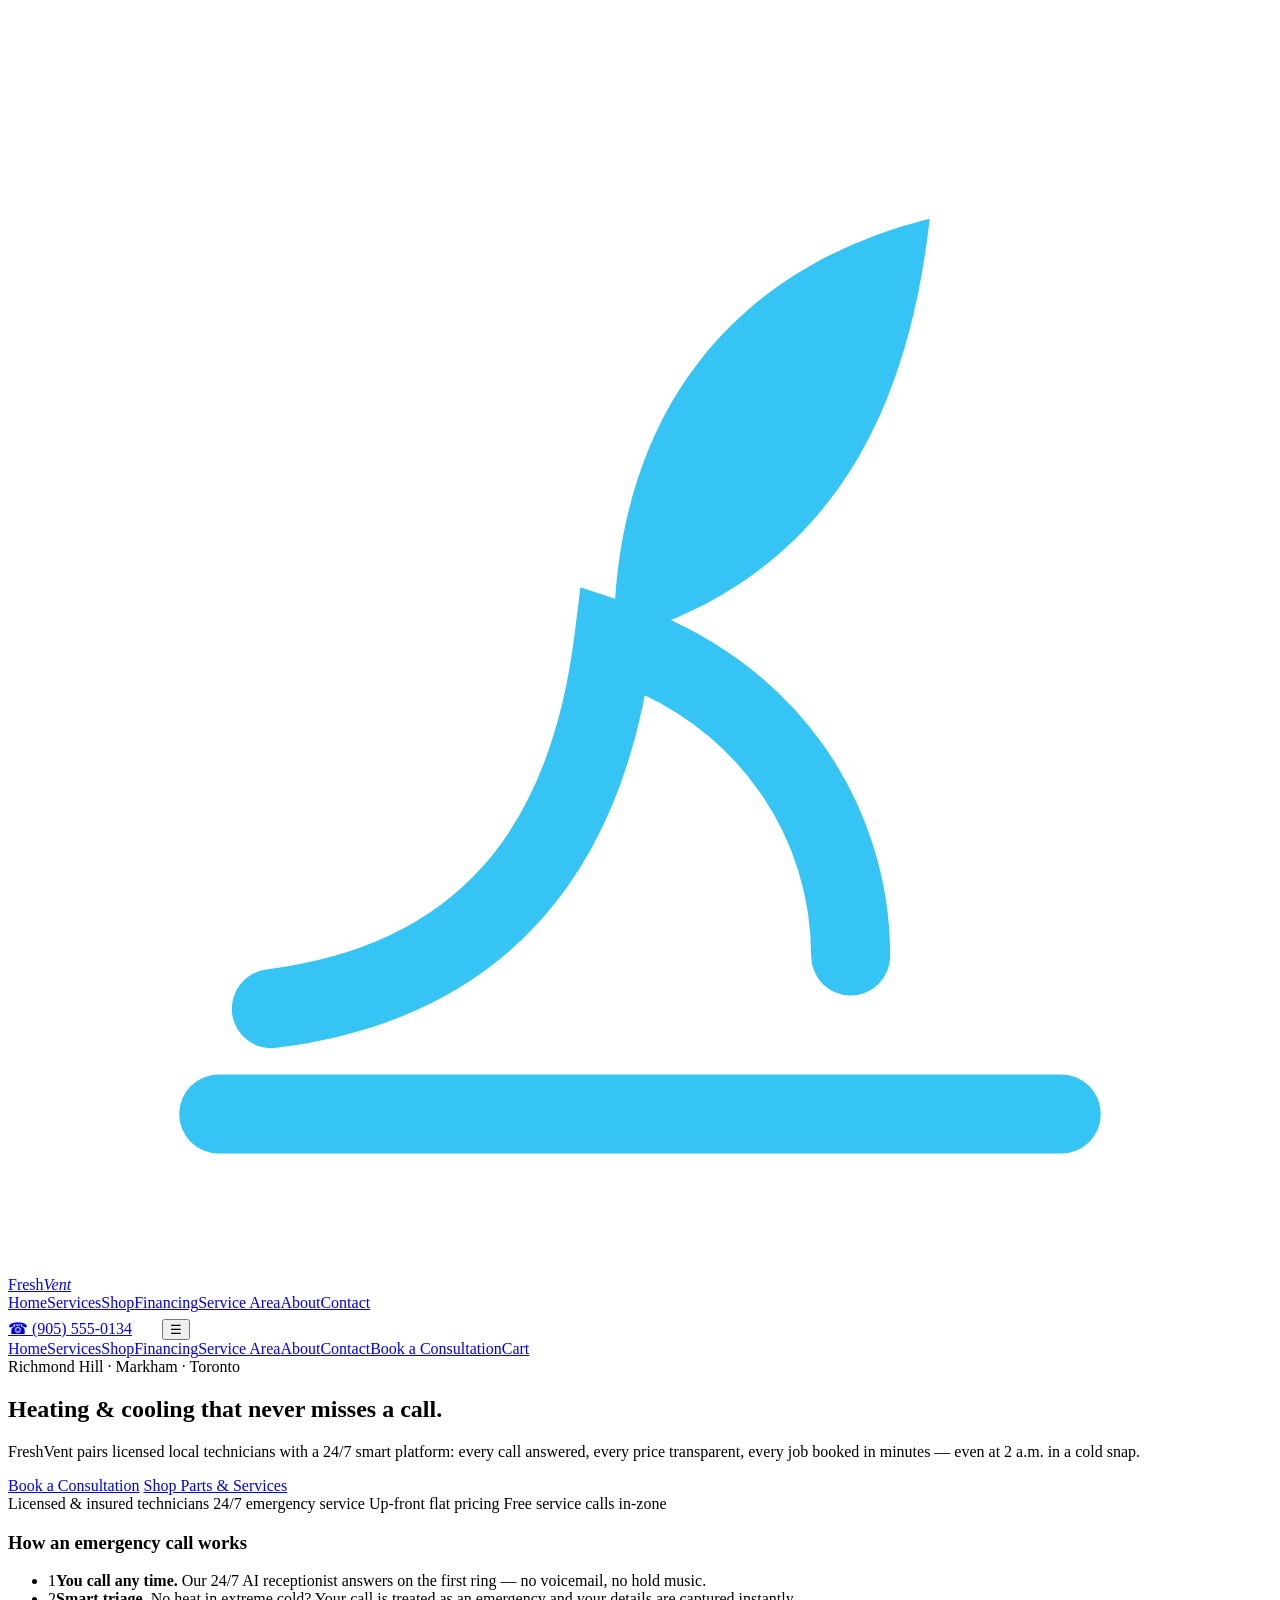
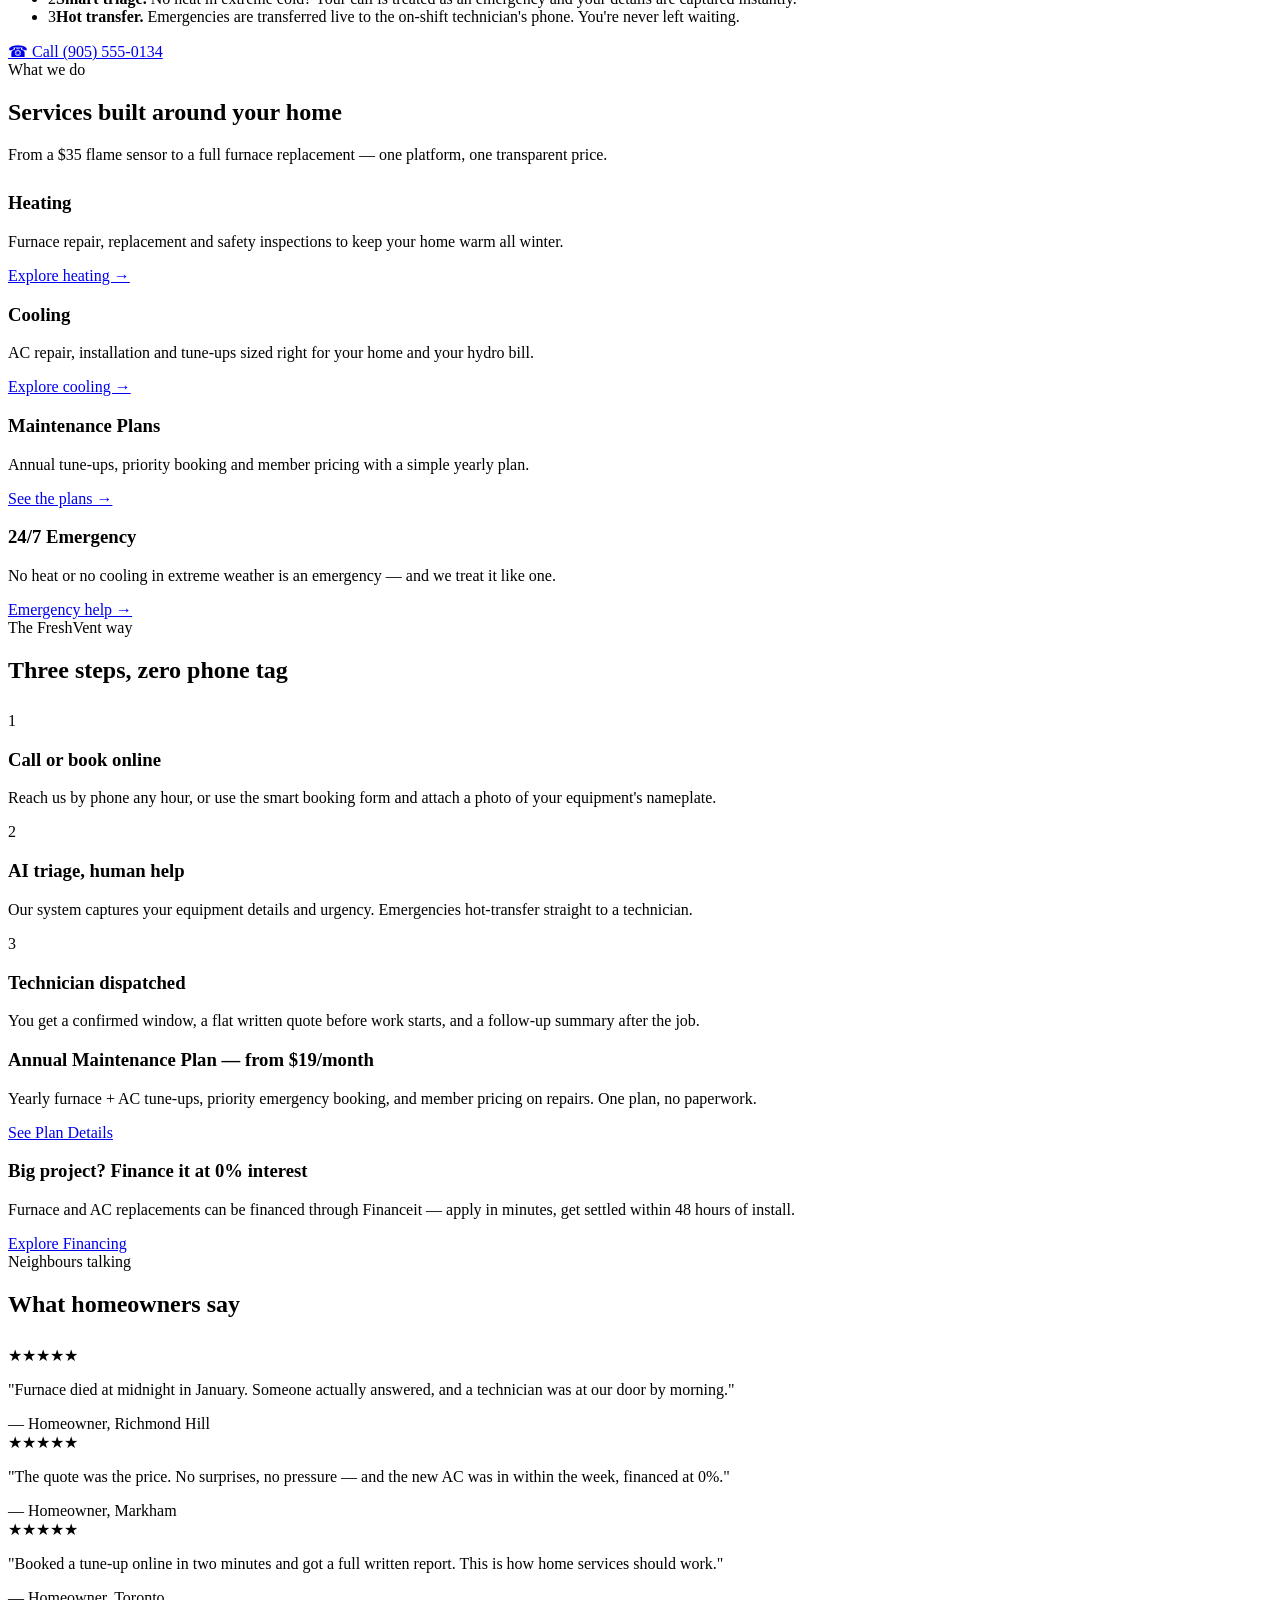
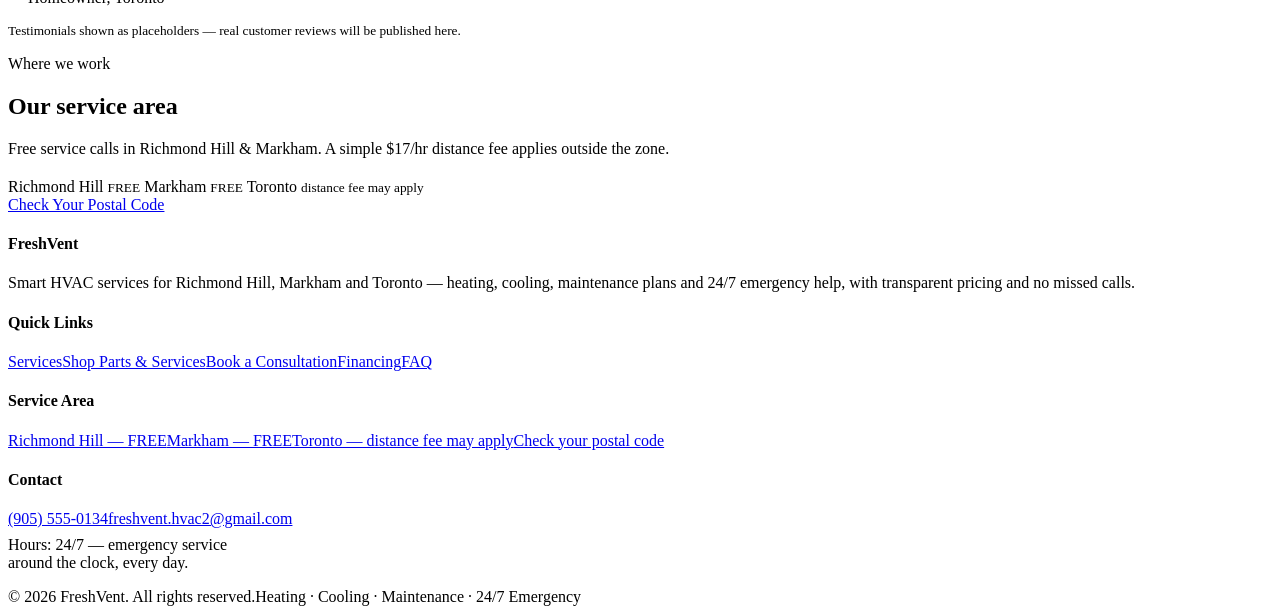
==== index.html @ a13bf9e3 "FreshVent website — full site" ====
<!DOCTYPE html>
<html lang="en">
<head>
<meta charset="UTF-8">
<meta name="viewport" content="width=device-width, initial-scale=1.0">
<title>FreshVent — Smart HVAC Services | Richmond Hill, Markham & Toronto</title>
<meta name="description" content="FreshVent: heating, cooling, maintenance plans and 24/7 emergency HVAC service in Richmond Hill, Markham and Toronto. 24/7 AI receptionist, transparent pricing, 0% financing.">
<link rel="preconnect" href="https://fonts.googleapis.com">
<link rel="preconnect" href="https://fonts.gstatic.com" crossorigin>
<link href="https://fonts.googleapis.com/css2?family=Inter:wght@400;600;700;800&display=swap" rel="stylesheet">
<link rel="stylesheet" href="assets/css/style.css">
<script type="application/ld+json">
{"@context":"https://schema.org","@type":"HVACBusiness","name":"FreshVent",
"description":"Smart HVAC services: heating, cooling, maintenance plans and 24/7 emergency service in Richmond Hill, Markham and Toronto.",
"email":"freshvent.hvac2@gmail.com","telephone":"+1-905-555-0134","priceRange":"$$",
"areaServed":[{"@type":"City","name":"Richmond Hill"},{"@type":"City","name":"Markham"},{"@type":"City","name":"Toronto"}],
"openingHours":"Mo-Su 00:00-24:00","address":{"@type":"PostalAddress","addressLocality":"Richmond Hill","addressRegion":"ON","addressCountry":"CA"}}
</script>
</head>
<body>
<header class="site-header"><div class="container header-inner">
<a class="logo" href="index.html"><svg class="logo-mark" viewBox="0 0 48 48" fill="none" stroke="#35C4F3" stroke-width="3" stroke-linecap="round" aria-hidden="true"><path d="M10 38c8-1 12-6 13-14 6 2 9 7 9 12"/><path d="M23 24c0-8 4-14 12-16-1 9-5 14-12 16z" fill="#35C4F3" stroke="none"/><path d="M8 42h32"/></svg><span>Fresh<em>Vent</em></span></a>
<nav class="main-nav" aria-label="Main"><a href="index.html" class="active">Home</a><a href="services.html">Services</a><a href="shop.html">Shop</a><a href="financing.html">Financing</a><a href="service-area.html">Service Area</a><a href="about.html">About</a><a href="contact.html">Contact</a></nav>
<div class="header-actions">
<a class="btn phone-cta" href="tel:+19055550134">☎ (905) 555-0134</a>
<a class="cart-link" href="cart.html" aria-label="Cart"><svg width="22" height="22" viewBox="0 0 48 48" fill="none" stroke="#fff" stroke-width="3" stroke-linecap="round" stroke-linejoin="round"><circle cx="17" cy="41" r="3.4"/><circle cx="37" cy="41" r="3.4"/><path d="M4 5h6l4 26h26l4-19H12"/></svg><span class="cart-count" style="display:none">0</span></a>
<button class="nav-toggle" aria-label="Menu" aria-expanded="false">☰</button>
</div></div>
<nav class="mobile-nav" aria-label="Mobile"><a href="index.html">Home</a><a href="services.html">Services</a><a href="shop.html">Shop</a><a href="financing.html">Financing</a><a href="service-area.html">Service Area</a><a href="about.html">About</a><a href="contact.html">Contact</a><a href="book.html">Book a Consultation</a><a href="cart.html">Cart</a></nav></header>
<main>

<section class="blueprint hero"><div class="container hero-grid">
<div>
<span class="eyebrow">Richmond Hill · Markham · Toronto</span>
<h1>Heating &amp; cooling that <span class="hl">never misses a call.</span></h1>
<p class="lead">FreshVent pairs licensed local technicians with a 24/7 smart platform: every call answered, every price transparent, every job booked in minutes — even at 2 a.m. in a cold snap.</p>
<div class="hero-ctas">
<a class="btn" href="book.html">Book a Consultation</a>
<a class="btn secondary" href="shop.html">Shop Parts &amp; Services</a>
</div>
<div class="badges">
<span class="badge"><span data-icon="shield"></span> Licensed &amp; insured technicians</span>
<span class="badge"><span data-icon="clock"></span> 24/7 emergency service</span>
<span class="badge"><span data-icon="check"></span> Up-front flat pricing</span>
<span class="badge"><span data-icon="pin"></span> Free service calls in-zone</span>
</div>
</div>
<div class="hero-card">
<h3>How an emergency call works</h3>
<ul>
<li><span class="dot">1</span><span><b>You call any time.</b> Our 24/7 AI receptionist answers on the first ring — no voicemail, no hold music.</span></li>
<li><span class="dot">2</span><span><b>Smart triage.</b> No heat in extreme cold? Your call is treated as an emergency and your details are captured instantly.</span></li>
<li><span class="dot">3</span><span><b>Hot transfer.</b> Emergencies are transferred live to the on-shift technician's phone. You're never left waiting.</span></li>
</ul>
<a class="btn block" href="tel:+19055550134" style="margin-top:16px">☎ Call (905) 555-0134</a>
</div>
</div></section>

<section class="section"><div class="container">
<div class="center"><span class="eyebrow">What we do</span><h2>Services built around your home</h2>
<p class="lead">From a $35 flame sensor to a full furnace replacement — one platform, one transparent price.</p></div>
<div class="grid cols-4" style="margin-top:28px">
<article class="card"><div class="icon" data-icon="flame"></div><h3>Heating</h3><p>Furnace repair, replacement and safety inspections to keep your home warm all winter.</p><a class="more" href="services.html#heating">Explore heating →</a></article>
<article class="card"><div class="icon" data-icon="snow"></div><h3>Cooling</h3><p>AC repair, installation and tune-ups sized right for your home and your hydro bill.</p><a class="more" href="services.html#cooling">Explore cooling →</a></article>
<article class="card"><div class="icon" data-icon="calendar"></div><h3>Maintenance Plans</h3><p>Annual tune-ups, priority booking and member pricing with a simple yearly plan.</p><a class="more" href="services.html#maintenance">See the plans →</a></article>
<article class="card"><div class="icon" data-icon="bolt"></div><h3>24/7 Emergency</h3><p>No heat or no cooling in extreme weather is an emergency — and we treat it like one.</p><a class="more" href="services.html#emergency">Emergency help →</a></article>
</div></div></section>

<section class="blueprint section"><div class="container">
<div class="center"><span class="eyebrow">The FreshVent way</span><h2>Three steps, zero phone tag</h2></div>
<div class="steps" style="margin-top:28px">
<div class="step"><div class="num">1</div><h3>Call or book online</h3><p>Reach us by phone any hour, or use the smart booking form and attach a photo of your equipment's nameplate.</p></div>
<div class="step"><div class="num">2</div><h3>AI triage, human help</h3><p>Our system captures your equipment details and urgency. Emergencies hot-transfer straight to a technician.</p></div>
<div class="step"><div class="num">3</div><h3>Technician dispatched</h3><p>You get a confirmed window, a flat written quote before work starts, and a follow-up summary after the job.</p></div>
</div></div></section>

<section class="section alt"><div class="container">
<div class="banner"><div><h3>Annual Maintenance Plan — from $19/month</h3>
<p>Yearly furnace + AC tune-ups, priority emergency booking, and member pricing on repairs. One plan, no paperwork.</p></div>
<a class="btn" href="services.html#maintenance">See Plan Details</a></div>
<div class="banner" style="margin-top:18px"><div><h3>Big project? Finance it at 0% interest</h3>
<p>Furnace and AC replacements can be financed through Financeit — apply in minutes, get settled within 48 hours of install.</p></div>
<a class="btn" href="financing.html">Explore Financing</a></div>
</div></section>

<section class="section"><div class="container">
<div class="center"><span class="eyebrow">Neighbours talking</span><h2>What homeowners say</h2></div>
<div class="grid cols-3" style="margin-top:28px">
<article class="card testimonial"><div class="stars">★★★★★</div><p>"Furnace died at midnight in January. Someone actually answered, and a technician was at our door by morning."</p><span class="who">— Homeowner, Richmond Hill</span></article>
<article class="card testimonial"><div class="stars">★★★★★</div><p>"The quote was the price. No surprises, no pressure — and the new AC was in within the week, financed at 0%."</p><span class="who">— Homeowner, Markham</span></article>
<article class="card testimonial"><div class="stars">★★★★★</div><p>"Booked a tune-up online in two minutes and got a full written report. This is how home services should work."</p><span class="who">— Homeowner, Toronto</span></article>
</div>
<p class="center" style="color:var(--muted);margin-top:14px"><small>Testimonials shown as placeholders — real customer reviews will be published here.</small></p>
</div></section>

<section class="section alt"><div class="container center">
<span class="eyebrow">Where we work</span><h2>Our service area</h2>
<p class="lead">Free service calls in Richmond Hill &amp; Markham. A simple $17/hr distance fee applies outside the zone.</p>
<div class="area-strip" style="margin-top:20px">
<span class="area-chip">Richmond Hill <small>FREE</small></span>
<span class="area-chip">Markham <small>FREE</small></span>
<span class="area-chip">Toronto <small>distance fee may apply</small></span>
</div>
<a class="btn dark" href="service-area.html" style="margin-top:24px">Check Your Postal Code</a>
</div></section>

</main>
<footer class="site-footer"><div class="container">
<div class="footer-grid">
<div><h4>FreshVent</h4><p>Smart HVAC services for Richmond Hill, Markham and Toronto — heating, cooling, maintenance plans and 24/7 emergency help, with transparent pricing and no missed calls.</p></div>
<div><h4>Quick Links</h4><a href="services.html">Services</a><a href="shop.html">Shop Parts &amp; Services</a><a href="book.html">Book a Consultation</a><a href="financing.html">Financing</a><a href="faq.html">FAQ</a></div>
<div><h4>Service Area</h4><a href="service-area.html">Richmond Hill — FREE</a><a href="service-area.html">Markham — FREE</a><a href="service-area.html">Toronto — distance fee may apply</a><a href="service-area.html">Check your postal code</a></div>
<div><h4>Contact</h4><a href="tel:+19055550134">(905) 555-0134</a><a href="mailto:freshvent.hvac2@gmail.com">freshvent.hvac2@gmail.com</a><p style="margin-top:8px">Hours: 24/7 — emergency service<br>around the clock, every day.</p></div>
</div>
<div class="footer-bottom"><span>© <span class="js-year">2026</span> FreshVent. All rights reserved.</span><span>Heating · Cooling · Maintenance · 24/7 Emergency</span></div>
</div></footer>
<script src="assets/js/zones.js"></script>
<script src="assets/js/products.js"></script>
<script src="assets/js/cart.js"></script>
<script src="assets/js/main.js"></script>

</body>
</html>
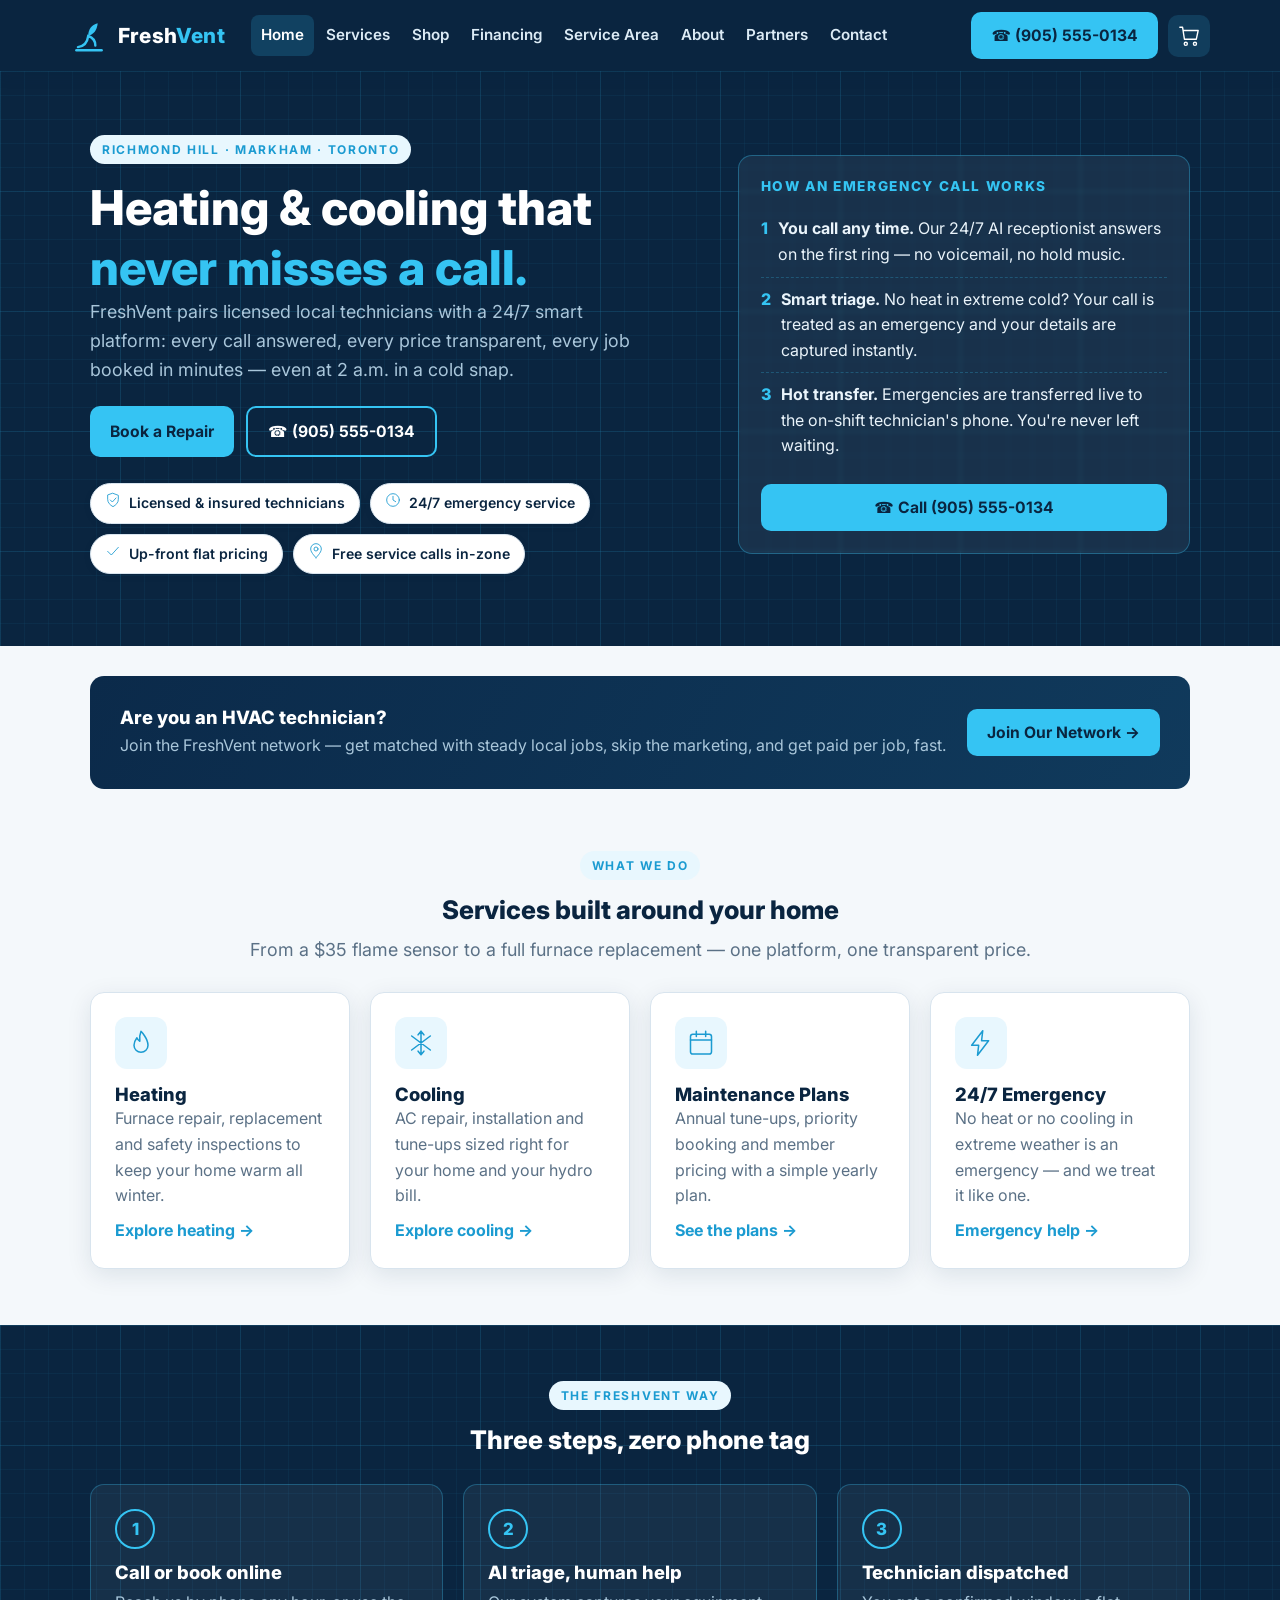
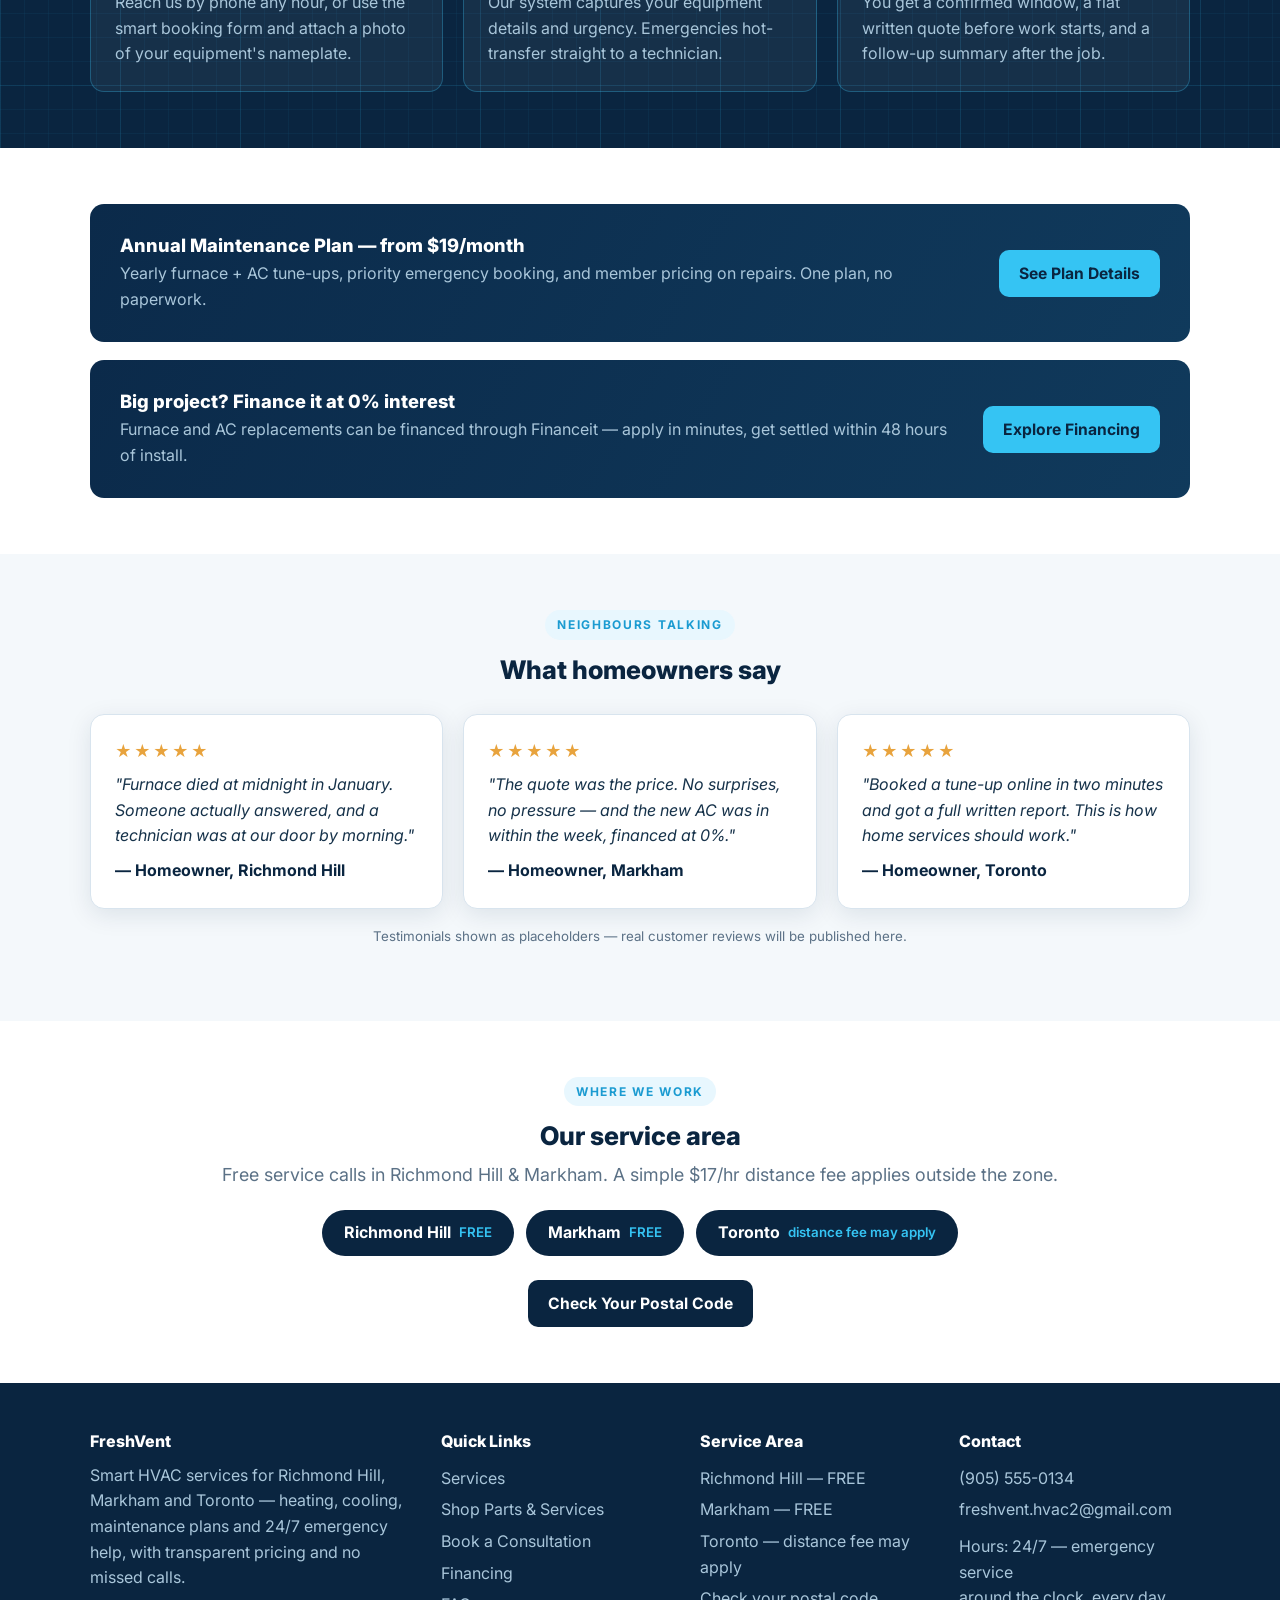
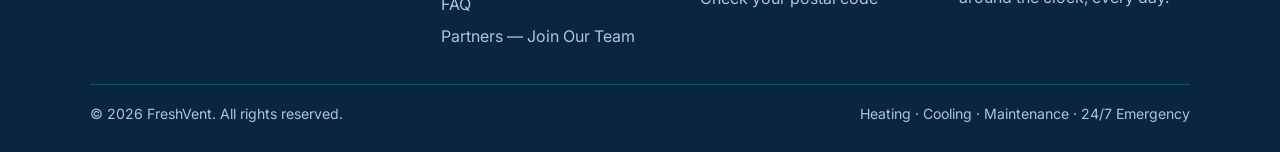
==== commit 917cc5f1: "Add Partners page + nav links, Book a Repair hero CTA" ====
--- a/index.html
+++ b/index.html
@@ -20,13 +20,13 @@
 <body>
 <header class="site-header"><div class="container header-inner">
 <a class="logo" href="index.html"><svg class="logo-mark" viewBox="0 0 48 48" fill="none" stroke="#35C4F3" stroke-width="3" stroke-linecap="round" aria-hidden="true"><path d="M10 38c8-1 12-6 13-14 6 2 9 7 9 12"/><path d="M23 24c0-8 4-14 12-16-1 9-5 14-12 16z" fill="#35C4F3" stroke="none"/><path d="M8 42h32"/></svg><span>Fresh<em>Vent</em></span></a>
-<nav class="main-nav" aria-label="Main"><a href="index.html" class="active">Home</a><a href="services.html">Services</a><a href="shop.html">Shop</a><a href="financing.html">Financing</a><a href="service-area.html">Service Area</a><a href="about.html">About</a><a href="contact.html">Contact</a></nav>
+<nav class="main-nav" aria-label="Main"><a href="index.html" class="active">Home</a><a href="services.html">Services</a><a href="shop.html">Shop</a><a href="financing.html">Financing</a><a href="service-area.html">Service Area</a><a href="about.html">About</a><a href="partners.html">Partners</a><a href="contact.html">Contact</a></nav>
 <div class="header-actions">
 <a class="btn phone-cta" href="tel:+19055550134">☎ (905) 555-0134</a>
 <a class="cart-link" href="cart.html" aria-label="Cart"><svg width="22" height="22" viewBox="0 0 48 48" fill="none" stroke="#fff" stroke-width="3" stroke-linecap="round" stroke-linejoin="round"><circle cx="17" cy="41" r="3.4"/><circle cx="37" cy="41" r="3.4"/><path d="M4 5h6l4 26h26l4-19H12"/></svg><span class="cart-count" style="display:none">0</span></a>
 <button class="nav-toggle" aria-label="Menu" aria-expanded="false">☰</button>
 </div></div>
-<nav class="mobile-nav" aria-label="Mobile"><a href="index.html">Home</a><a href="services.html">Services</a><a href="shop.html">Shop</a><a href="financing.html">Financing</a><a href="service-area.html">Service Area</a><a href="about.html">About</a><a href="contact.html">Contact</a><a href="book.html">Book a Consultation</a><a href="cart.html">Cart</a></nav></header>
+<nav class="mobile-nav" aria-label="Mobile"><a href="index.html">Home</a><a href="services.html">Services</a><a href="shop.html">Shop</a><a href="financing.html">Financing</a><a href="service-area.html">Service Area</a><a href="about.html">About</a><a href="partners.html">Partners</a><a href="contact.html">Contact</a><a href="book.html">Book a Consultation</a><a href="cart.html">Cart</a></nav></header>
 <main>
 
 <section class="blueprint hero"><div class="container hero-grid">
@@ -35,8 +35,8 @@
 <h1>Heating &amp; cooling that <span class="hl">never misses a call.</span></h1>
 <p class="lead">FreshVent pairs licensed local technicians with a 24/7 smart platform: every call answered, every price transparent, every job booked in minutes — even at 2 a.m. in a cold snap.</p>
 <div class="hero-ctas">
-<a class="btn" href="book.html">Book a Consultation</a>
-<a class="btn secondary" href="shop.html">Shop Parts &amp; Services</a>
+<a class="btn" href="book.html">Book a Repair</a>
+<a class="btn secondary" href="tel:+19055550134">☎ (905) 555-0134</a>
 </div>
 <div class="badges">
 <span class="badge"><span data-icon="shield"></span> Licensed &amp; insured technicians</span>
@@ -54,6 +54,12 @@
 </ul>
 <a class="btn block" href="tel:+19055550134" style="margin-top:16px">☎ Call (905) 555-0134</a>
 </div>
+</div></section>
+
+<section class="section" style="padding-top:30px;padding-bottom:6px"><div class="container">
+<div class="banner"><div><h3>Are you an HVAC technician?</h3>
+<p>Join the FreshVent network — get matched with steady local jobs, skip the marketing, and get paid per job, fast.</p></div>
+<a class="btn" href="partners.html">Join Our Network →</a></div>
 </div></section>
 
 <section class="section"><div class="container">
@@ -108,7 +114,7 @@
 <footer class="site-footer"><div class="container">
 <div class="footer-grid">
 <div><h4>FreshVent</h4><p>Smart HVAC services for Richmond Hill, Markham and Toronto — heating, cooling, maintenance plans and 24/7 emergency help, with transparent pricing and no missed calls.</p></div>
-<div><h4>Quick Links</h4><a href="services.html">Services</a><a href="shop.html">Shop Parts &amp; Services</a><a href="book.html">Book a Consultation</a><a href="financing.html">Financing</a><a href="faq.html">FAQ</a></div>
+<div><h4>Quick Links</h4><a href="services.html">Services</a><a href="shop.html">Shop Parts &amp; Services</a><a href="book.html">Book a Consultation</a><a href="financing.html">Financing</a><a href="faq.html">FAQ</a><a href="partners.html">Partners — Join Our Team</a></div>
 <div><h4>Service Area</h4><a href="service-area.html">Richmond Hill — FREE</a><a href="service-area.html">Markham — FREE</a><a href="service-area.html">Toronto — distance fee may apply</a><a href="service-area.html">Check your postal code</a></div>
 <div><h4>Contact</h4><a href="tel:+19055550134">(905) 555-0134</a><a href="mailto:freshvent.hvac2@gmail.com">freshvent.hvac2@gmail.com</a><p style="margin-top:8px">Hours: 24/7 — emergency service<br>around the clock, every day.</p></div>
 </div>
--- a/assets/css/style.css
+++ b/assets/css/style.css
@@ -0,0 +1,236 @@
+/* ============================================================
+   FreshVent — blueprint theme
+   Navy #0A2540 / #0B2A4A · Cyan #35C4F3 · White cards
+   ============================================================ */
+:root{
+  --navy:#0A2540; --navy2:#0B2A4A; --navy3:#103A5C;
+  --cyan:#35C4F3; --cyan-dark:#1B9BD1; --cyan-soft:#E8F7FE;
+  --ink:#16324A; --muted:#5B7186; --line:#D8E4EE;
+  --bg:#F4F8FB; --white:#FFFFFF; --green:#1E9E6A; --amber:#E8A33D; --red:#D9534F;
+  --radius:14px; --shadow:0 6px 24px rgba(10,37,64,.10);
+  --font:'Inter',system-ui,-apple-system,'Segoe UI',Roboto,Arial,sans-serif;
+}
+*{box-sizing:border-box;margin:0;padding:0}
+html{scroll-behavior:smooth}
+body{font-family:var(--font);color:var(--ink);background:var(--bg);line-height:1.6;font-size:16px}
+img,svg{max-width:100%}
+a{color:var(--cyan-dark);text-decoration:none}
+a:hover{text-decoration:underline}
+h1,h2,h3,h4{color:var(--navy);line-height:1.25;font-weight:800}
+h1{font-size:2.1rem} h2{font-size:1.6rem;margin-bottom:.6rem} h3{font-size:1.15rem}
+p{margin-bottom:1rem}
+.container{max-width:1140px;margin:0 auto;padding:0 20px}
+.section{padding:56px 0}
+.section.alt{background:var(--white)}
+.lead{font-size:1.12rem;color:var(--muted)}
+.center{text-align:center}
+.eyebrow{display:inline-block;text-transform:uppercase;letter-spacing:.14em;font-size:.75rem;font-weight:700;color:var(--cyan-dark);background:var(--cyan-soft);padding:5px 12px;border-radius:999px;margin-bottom:14px}
+
+/* ---------- blueprint background ---------- */
+.blueprint{
+  background-color:var(--navy);
+  background-image:
+    linear-gradient(rgba(53,196,243,.10) 1px,transparent 1px),
+    linear-gradient(90deg,rgba(53,196,243,.10) 1px,transparent 1px),
+    linear-gradient(rgba(53,196,243,.05) 1px,transparent 1px),
+    linear-gradient(90deg,rgba(53,196,243,.05) 1px,transparent 1px);
+  background-size:120px 120px,120px 120px,24px 24px,24px 24px;
+  color:#DCEBF5;
+}
+.blueprint h1,.blueprint h2,.blueprint h3{color:#fff}
+.blueprint .lead{color:#A9C6DA}
+
+/* ---------- header ---------- */
+.site-header{position:sticky;top:0;z-index:60;background:var(--navy);box-shadow:0 2px 14px rgba(10,37,64,.25)}
+.header-inner{display:flex;align-items:center;gap:18px;padding:12px 0}
+.logo{display:flex;align-items:center;gap:10px;color:#fff;font-weight:800;font-size:1.3rem;letter-spacing:.01em}
+.logo:hover{text-decoration:none;color:#fff}
+.logo .logo-mark{width:38px;height:38px;flex:0 0 38px}
+.logo span em{font-style:normal;color:var(--cyan)}
+.main-nav{display:none}
+.main-nav a{color:#DCEBF5;font-weight:600;font-size:.95rem;padding:8px 10px;border-radius:8px}
+.main-nav a:hover,.main-nav a.active{color:#fff;background:rgba(53,196,243,.18);text-decoration:none}
+.header-actions{margin-left:auto;display:flex;align-items:center;gap:10px}
+.btn{display:inline-flex;align-items:center;gap:8px;background:var(--cyan);color:var(--navy);font-weight:700;border:0;border-radius:10px;padding:11px 20px;font-size:.98rem;cursor:pointer;transition:background .15s,transform .05s}
+.btn:hover{background:#5FD0F7;text-decoration:none}
+.btn:active{transform:translateY(1px)}
+.btn.secondary{background:transparent;color:#fff;border:2px solid var(--cyan)}
+.btn.secondary:hover{background:rgba(53,196,243,.15)}
+.btn.dark{background:var(--navy);color:#fff}
+.btn.dark:hover{background:var(--navy3)}
+.btn.block{width:100%;justify-content:center}
+.btn.small{padding:8px 14px;font-size:.9rem}
+.btn[disabled]{opacity:.5;cursor:not-allowed}
+.cart-link{position:relative;display:inline-flex;align-items:center;justify-content:center;width:42px;height:42px;border-radius:10px;background:rgba(53,196,243,.15);color:#fff}
+.cart-link:hover{text-decoration:none;background:rgba(53,196,243,.3)}
+.cart-count{position:absolute;top:-6px;right:-6px;background:var(--cyan);color:var(--navy);font-size:.72rem;font-weight:800;min-width:20px;height:20px;border-radius:999px;display:flex;align-items:center;justify-content:center;padding:0 5px}
+.phone-cta{display:none}
+.nav-toggle{margin-left:auto;background:rgba(53,196,243,.15);border:0;color:#fff;width:42px;height:42px;border-radius:10px;font-size:1.25rem;cursor:pointer}
+.mobile-nav{display:none;background:var(--navy2);border-top:1px solid rgba(53,196,243,.25)}
+.mobile-nav.open{display:block}
+.mobile-nav a{display:block;color:#DCEBF5;padding:13px 20px;font-weight:600;border-bottom:1px solid rgba(255,255,255,.06)}
+.mobile-nav a:hover{color:#fff;text-decoration:none;background:rgba(53,196,243,.12)}
+@media(min-width:900px){
+  .main-nav{display:flex;gap:2px;margin-left:8px}
+  .nav-toggle{display:none}
+  .phone-cta{display:inline-flex}
+  .mobile-nav{display:none!important}
+}
+
+/* ---------- hero ---------- */
+.hero{padding:64px 0 72px;position:relative;overflow:hidden}
+.hero h1{font-size:2.5rem;max-width:640px}
+.hero h1 .hl{color:var(--cyan)}
+.hero .lead{max-width:560px}
+.hero-grid{display:grid;gap:36px;align-items:center}
+@media(min-width:900px){.hero-grid{grid-template-columns:1.15fr .85fr}.hero h1{font-size:3rem}}
+.hero-card{background:rgba(255,255,255,.06);border:1px solid rgba(53,196,243,.35);border-radius:var(--radius);padding:22px;backdrop-filter:blur(2px)}
+.hero-card h3{color:var(--cyan);font-size:.85rem;text-transform:uppercase;letter-spacing:.12em;margin-bottom:12px}
+.hero-card ul{list-style:none}
+.hero-card li{padding:9px 0;border-bottom:1px dashed rgba(53,196,243,.25);display:flex;gap:10px;align-items:flex-start;color:#EAF4FB}
+.hero-card li:last-child{border-bottom:0}
+.hero-card .dot{color:var(--cyan);font-weight:800}
+.hero-ctas{display:flex;flex-wrap:wrap;gap:12px;margin-top:22px}
+
+/* ---------- badges / cards ---------- */
+.badges{display:flex;flex-wrap:wrap;gap:10px;margin-top:26px}
+.badge{display:inline-flex;align-items:center;gap:8px;background:#fff;border:1px solid var(--line);border-radius:999px;padding:8px 14px;font-size:.88rem;font-weight:600;color:var(--navy);box-shadow:0 2px 8px rgba(10,37,64,.05)}
+.badge svg{width:16px;height:16px}
+.grid{display:grid;gap:20px}
+@media(min-width:640px){.grid.cols-2{grid-template-columns:repeat(2,1fr)}}
+@media(min-width:900px){.grid.cols-3{grid-template-columns:repeat(3,1fr)}.grid.cols-4{grid-template-columns:repeat(4,1fr)}}
+.card{background:var(--white);border:1px solid var(--line);border-radius:var(--radius);padding:24px;box-shadow:var(--shadow)}
+.card .icon{width:52px;height:52px;border-radius:12px;background:var(--cyan-soft);display:flex;align-items:center;justify-content:center;margin-bottom:14px}
+.card .icon svg{width:28px;height:28px}
+.card p{color:var(--muted);margin-bottom:.6rem}
+.card .more{font-weight:700}
+
+/* steps */
+.steps{display:grid;gap:20px;counter-reset:step}
+@media(min-width:900px){.steps{grid-template-columns:repeat(3,1fr)}}
+.step{background:rgba(255,255,255,.05);border:1px solid rgba(53,196,243,.3);border-radius:var(--radius);padding:24px;color:#DCEBF5}
+.step .num{width:40px;height:40px;border-radius:50%;border:2px solid var(--cyan);color:var(--cyan);font-weight:800;display:flex;align-items:center;justify-content:center;margin-bottom:12px;font-size:1.05rem}
+.step h3{color:#fff;margin-bottom:6px}
+.step p{color:#A9C6DA;margin:0}
+
+/* banner */
+.banner{background:linear-gradient(120deg,var(--navy2),var(--navy3));border-radius:var(--radius);padding:30px;display:grid;gap:18px;align-items:center;color:#DCEBF5}
+@media(min-width:900px){.banner{grid-template-columns:1fr auto}}
+.banner h2,.banner h3{color:#fff;margin-bottom:4px}
+.banner p{color:#A9C6DA;margin:0}
+
+/* area strip */
+.area-strip{display:flex;flex-wrap:wrap;gap:12px;justify-content:center}
+.area-chip{background:var(--navy);color:#fff;border-radius:999px;padding:10px 22px;font-weight:700;display:inline-flex;gap:8px;align-items:center}
+.area-chip small{color:var(--cyan);font-weight:600}
+
+/* testimonials */
+.testimonial p{font-style:italic;color:var(--ink)}
+.testimonial .who{font-weight:700;color:var(--navy);font-style:normal}
+.stars{color:var(--amber);letter-spacing:2px;margin-bottom:8px}
+
+/* ---------- shop ---------- */
+.shop-tools{display:flex;flex-wrap:wrap;gap:12px;margin-bottom:22px}
+.shop-tools input[type=search]{flex:1 1 220px}
+.chip-row{display:flex;flex-wrap:wrap;gap:8px}
+.chip{border:1.5px solid var(--line);background:#fff;border-radius:999px;padding:8px 16px;font-weight:600;cursor:pointer;font-size:.92rem;color:var(--navy)}
+.chip.active{background:var(--navy);color:#fff;border-color:var(--navy)}
+.product-card{display:flex;flex-direction:column}
+.product-art{height:130px;border-radius:10px;background:linear-gradient(135deg,var(--cyan-soft),#D6EFFC);display:flex;align-items:center;justify-content:center;margin-bottom:14px}
+.product-art svg{width:60px;height:60px}
+.product-cat{font-size:.75rem;text-transform:uppercase;letter-spacing:.1em;color:var(--cyan-dark);font-weight:700}
+.product-price{font-size:1.3rem;font-weight:800;color:var(--navy);margin:6px 0 12px}
+.product-card .btn{margin-top:auto;justify-content:center}
+.empty-note{grid-column:1/-1;text-align:center;color:var(--muted);padding:30px}
+
+/* ---------- forms ---------- */
+label{display:block;font-weight:600;color:var(--navy);margin-bottom:6px;font-size:.95rem}
+input[type=text],input[type=email],input[type=tel],input[type=number],input[type=date],input[type=time],select,textarea,input[type=search]{
+  width:100%;padding:12px 14px;border:1.5px solid var(--line);border-radius:10px;font:inherit;background:#fff;color:var(--ink)}
+input:focus,select:focus,textarea:focus{outline:2px solid var(--cyan);border-color:var(--cyan)}
+.field{margin-bottom:16px}
+.field .hint{font-size:.85rem;color:var(--muted);margin-top:4px}
+.field .error{display:none;color:var(--red);font-size:.86rem;margin-top:5px;font-weight:600}
+.field.invalid input,.field.invalid select,.field.invalid textarea{border-color:var(--red)}
+.field.invalid .error{display:block}
+.form-card{background:#fff;border:1px solid var(--line);border-radius:var(--radius);box-shadow:var(--shadow);padding:26px}
+.radio-cards{display:grid;gap:12px}
+@media(min-width:640px){.radio-cards{grid-template-columns:1fr 1fr}}
+.radio-card{border:1.5px solid var(--line);border-radius:12px;padding:16px;cursor:pointer;display:flex;gap:12px;align-items:flex-start;background:#fff}
+.radio-card input{margin-top:4px}
+.radio-card.sel{border-color:var(--cyan-dark);background:var(--cyan-soft)}
+.radio-card b{color:var(--navy);display:block}
+.radio-card span{color:var(--muted);font-size:.9rem}
+
+/* booking progress */
+.progress-wrap{margin-bottom:26px}
+.progress-bar{height:10px;background:var(--line);border-radius:999px;overflow:hidden}
+.progress-fill{height:100%;background:var(--cyan);width:20%;transition:width .3s}
+.progress-labels{display:flex;justify-content:space-between;font-size:.78rem;color:var(--muted);margin-top:8px;font-weight:600}
+.progress-labels span.on{color:var(--cyan-dark)}
+.book-step{display:none}
+.book-step.active{display:block}
+.book-nav{display:flex;justify-content:space-between;gap:12px;margin-top:22px}
+.photo-drop{border:2px dashed var(--cyan-dark);border-radius:12px;padding:22px;text-align:center;background:var(--cyan-soft)}
+.photo-preview{display:none;margin-top:14px}
+.photo-preview img{max-height:240px;border-radius:10px;border:1px solid var(--line)}
+.review-list{display:grid;gap:8px}
+.review-list div{display:flex;justify-content:space-between;gap:16px;border-bottom:1px dashed var(--line);padding:8px 0}
+.review-list dt{font-weight:700;color:var(--navy)}
+.review-list dd{text-align:right;color:var(--ink)}
+.success-box{text-align:center;padding:20px 6px}
+.success-box .tick{width:70px;height:70px;border-radius:50%;background:#E5F6EE;color:var(--green);display:flex;align-items:center;justify-content:center;margin:0 auto 16px}
+.success-box .tick svg{width:36px;height:36px}
+
+/* ---------- cart ---------- */
+.cart-layout{display:grid;gap:22px}
+@media(min-width:900px){.cart-layout{grid-template-columns:1.5fr 1fr;align-items:start}}
+.cart-item{display:flex;gap:14px;align-items:center;background:#fff;border:1px solid var(--line);border-radius:12px;padding:14px;margin-bottom:12px}
+.cart-item .thumb{width:56px;height:56px;flex:0 0 56px;border-radius:10px;background:var(--cyan-soft);display:flex;align-items:center;justify-content:center}
+.cart-item .thumb svg{width:30px;height:30px}
+.cart-item .info{flex:1}
+.cart-item .info b{color:var(--navy);display:block}
+.cart-item .info span{color:var(--muted);font-size:.88rem}
+.qty{display:inline-flex;align-items:center;gap:2px;border:1.5px solid var(--line);border-radius:8px;overflow:hidden}
+.qty button{width:30px;height:32px;border:0;background:#fff;font-size:1rem;cursor:pointer;color:var(--navy);font-weight:700}
+.qty input{width:40px;border:0;text-align:center;font:inherit;padding:4px 0}
+.remove-btn{background:none;border:0;color:var(--red);font-weight:600;cursor:pointer;font-size:.86rem}
+.summary-card{background:#fff;border:1px solid var(--line);border-radius:var(--radius);box-shadow:var(--shadow);padding:24px}
+.summary-row{display:flex;justify-content:space-between;padding:8px 0;border-bottom:1px dashed var(--line)}
+.summary-row.total{border-bottom:0;font-size:1.15rem;font-weight:800;color:var(--navy)}
+.summary-row .free{color:var(--green);font-weight:700}
+.zone-result{border-radius:10px;padding:12px 14px;font-weight:600;margin-top:12px;display:none}
+.zone-result.ok{display:block;background:#E5F6EE;color:#14663F;border:1px solid #BDE8D2}
+.zone-result.fee{display:block;background:#FDF3E3;color:#8A5A12;border:1px solid #F3DFAE}
+.zone-result.bad{display:block;background:#FDECEC;color:#8F2B27;border:1px solid #F5C6C4}
+.testmode{background:#FFF7E6;border:1.5px dashed var(--amber);border-radius:10px;padding:14px;font-size:.92rem;color:#7A5510;margin-top:16px}
+
+/* ---------- faq ---------- */
+.faq-item{background:#fff;border:1px solid var(--line);border-radius:12px;margin-bottom:12px;overflow:hidden}
+.faq-q{width:100%;text-align:left;background:none;border:0;padding:18px 20px;font:inherit;font-weight:700;color:var(--navy);cursor:pointer;display:flex;justify-content:space-between;gap:14px;align-items:center}
+.faq-a{display:none;padding:0 20px 18px;color:var(--muted)}
+.faq-item.open .faq-a{display:block}
+.faq-item .chev{color:var(--cyan-dark);transition:transform .2s}
+.faq-item.open .chev{transform:rotate(180deg)}
+
+/* flywheel */
+.flywheel{display:grid;gap:14px}
+@media(min-width:900px){.flywheel{grid-template-columns:repeat(4,1fr)}}
+.fly-step{background:var(--navy);color:#DCEBF5;border-radius:var(--radius);padding:22px;position:relative}
+.fly-step h3{color:var(--cyan)}
+.fly-step p{color:#A9C6DA;margin:0}
+.map-placeholder{border:2px dashed var(--cyan-dark);border-radius:var(--radius);background:var(--cyan-soft);min-height:260px;display:flex;flex-direction:column;align-items:center;justify-content:center;text-align:center;padding:24px;color:var(--navy)}
+.emergency-banner{background:#8F2B27;color:#fff;border-radius:var(--radius);padding:20px 24px;display:flex;flex-wrap:wrap;gap:12px;align-items:center;justify-content:space-between}
+.emergency-banner h3{color:#fff;margin:0}
+.emergency-banner .btn{background:#fff;color:#8F2B27}
+
+/* ---------- footer ---------- */
+.site-footer{background:var(--navy);color:#A9C6DA;padding:48px 0 26px;margin-top:0}
+.footer-grid{display:grid;gap:28px}
+@media(min-width:900px){.footer-grid{grid-template-columns:1.4fr 1fr 1fr 1fr}}
+.site-footer h4{color:#fff;margin-bottom:12px;font-size:1rem}
+.site-footer a{color:#A9C6DA;display:block;padding:3px 0}
+.site-footer a:hover{color:var(--cyan)}
+.footer-bottom{border-top:1px solid rgba(53,196,243,.25);margin-top:32px;padding-top:18px;font-size:.88rem;display:flex;flex-wrap:wrap;gap:8px;justify-content:space-between}
+.toast{position:fixed;left:50%;bottom:24px;transform:translateX(-50%) translateY(80px);background:var(--navy);color:#fff;padding:13px 22px;border-radius:999px;font-weight:600;box-shadow:0 10px 30px rgba(10,37,64,.35);opacity:0;transition:all .3s;z-index:99;pointer-events:none}
+.toast.show{opacity:1;transform:translateX(-50%) translateY(0)}
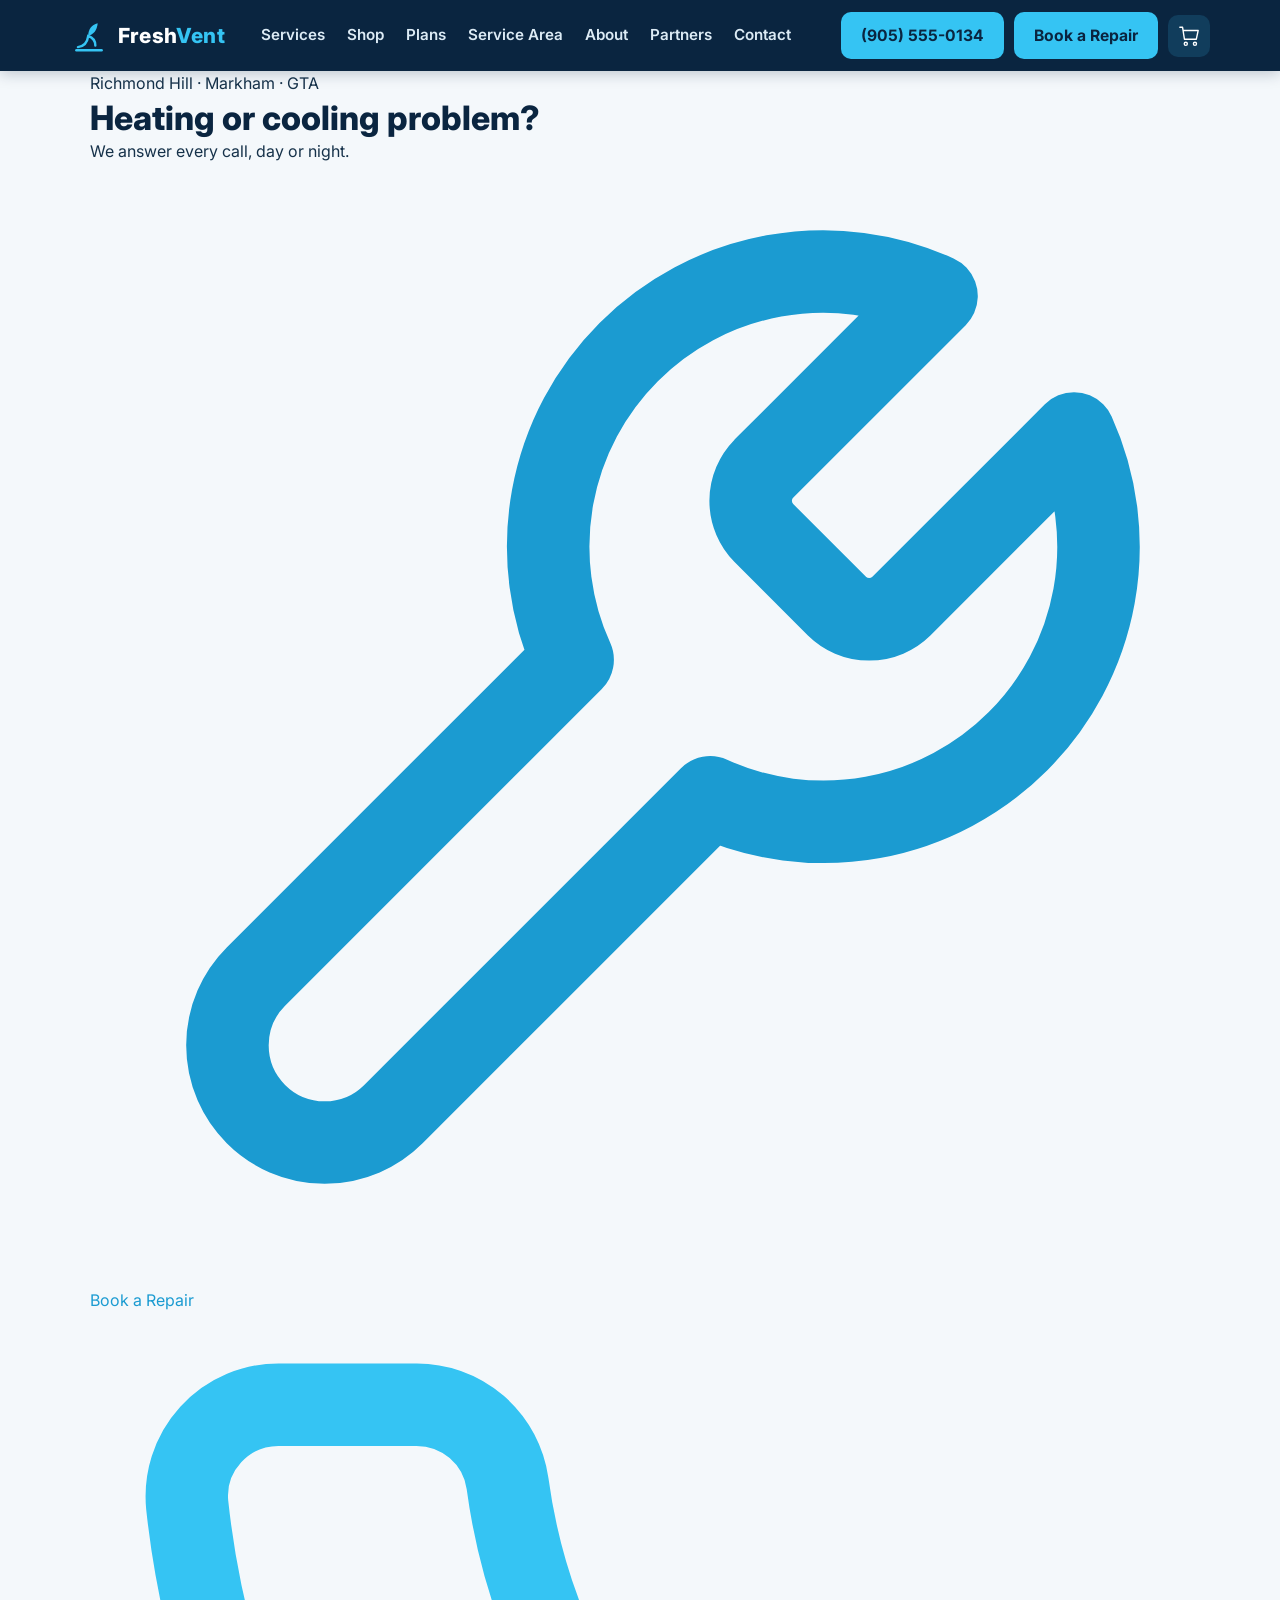
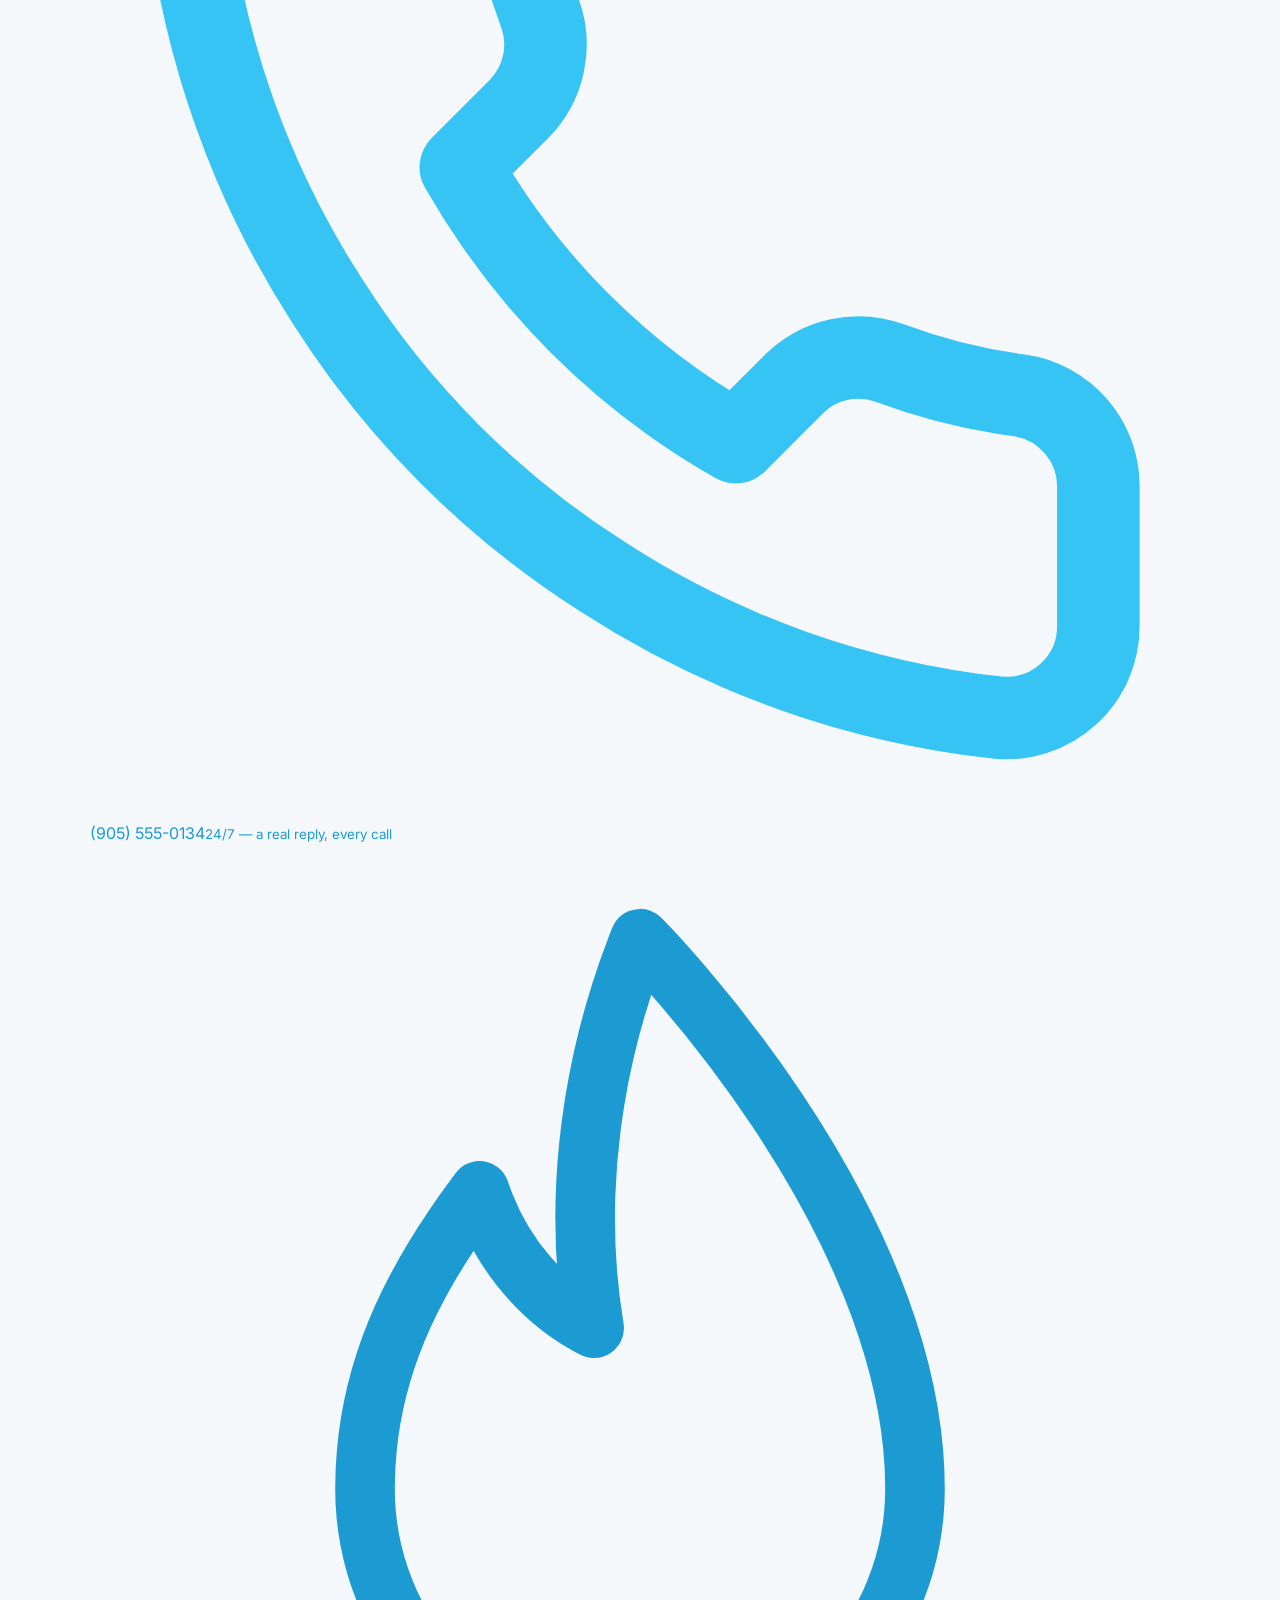
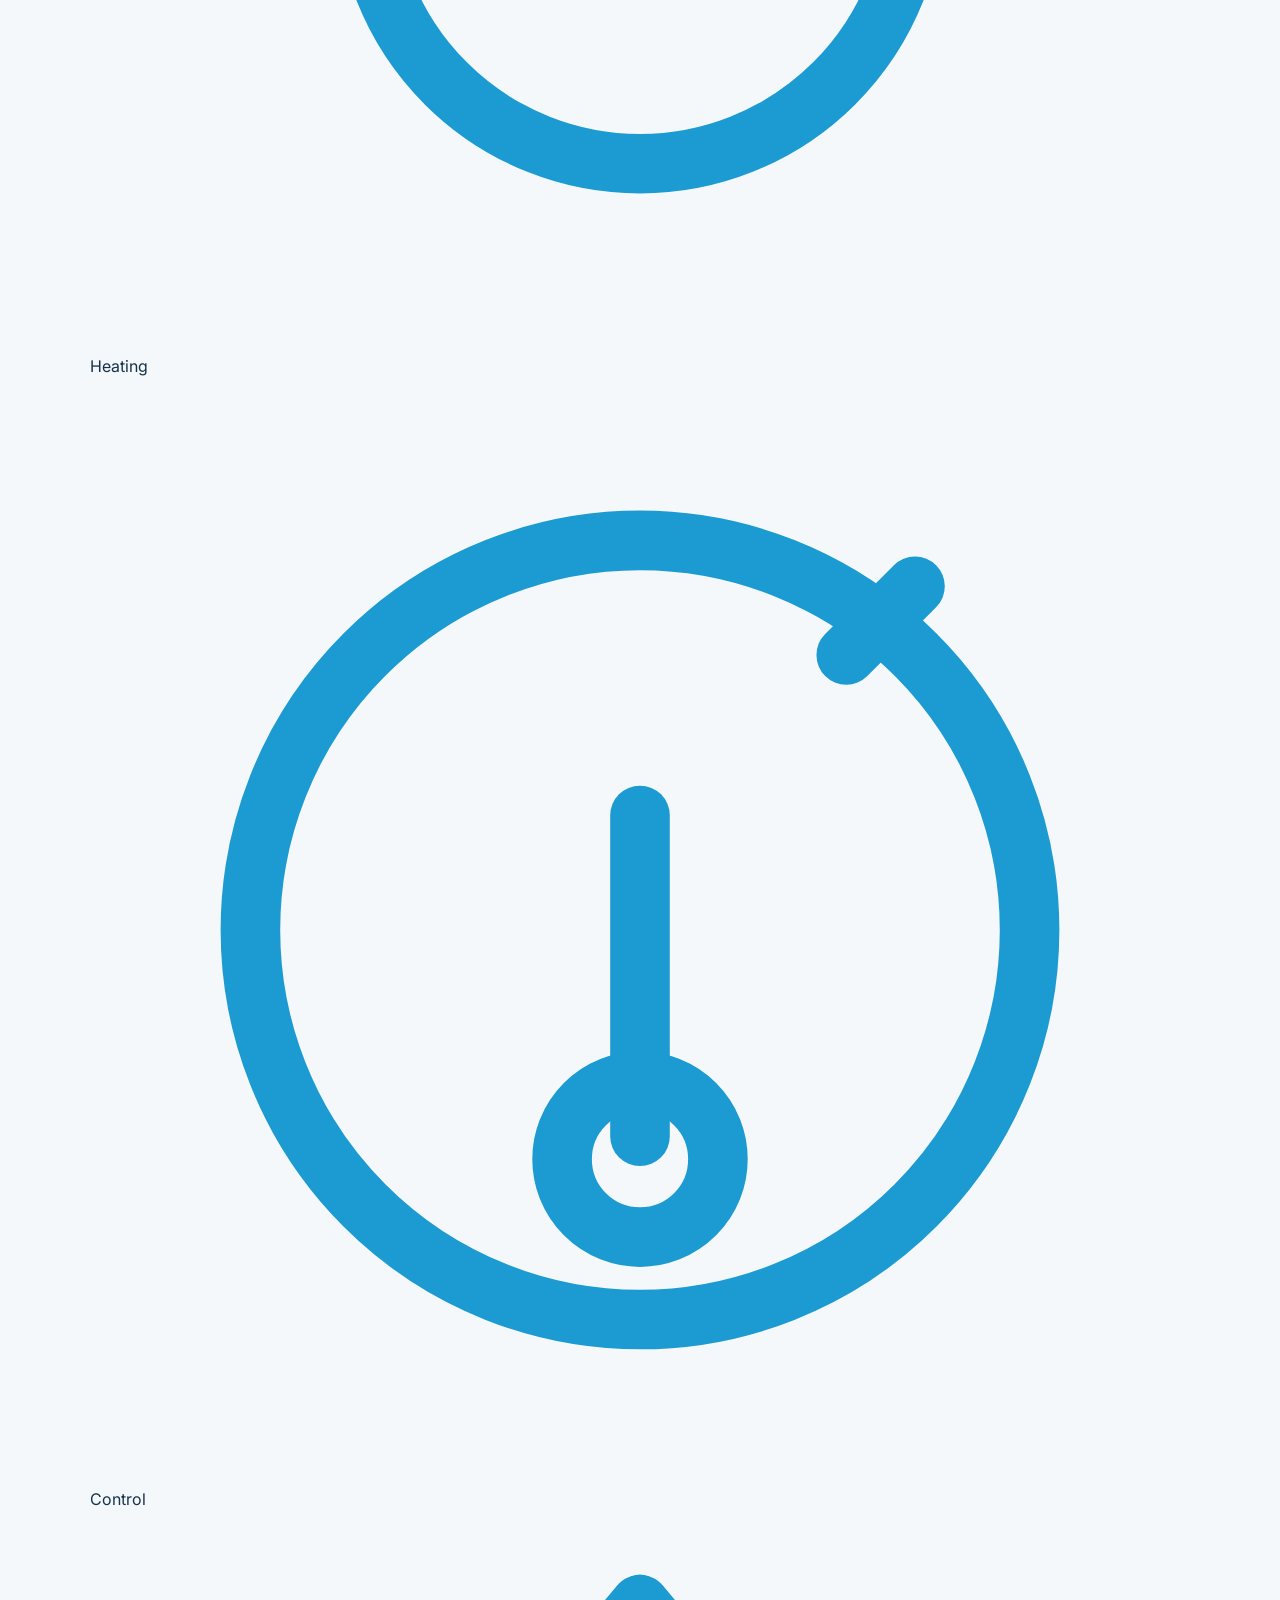
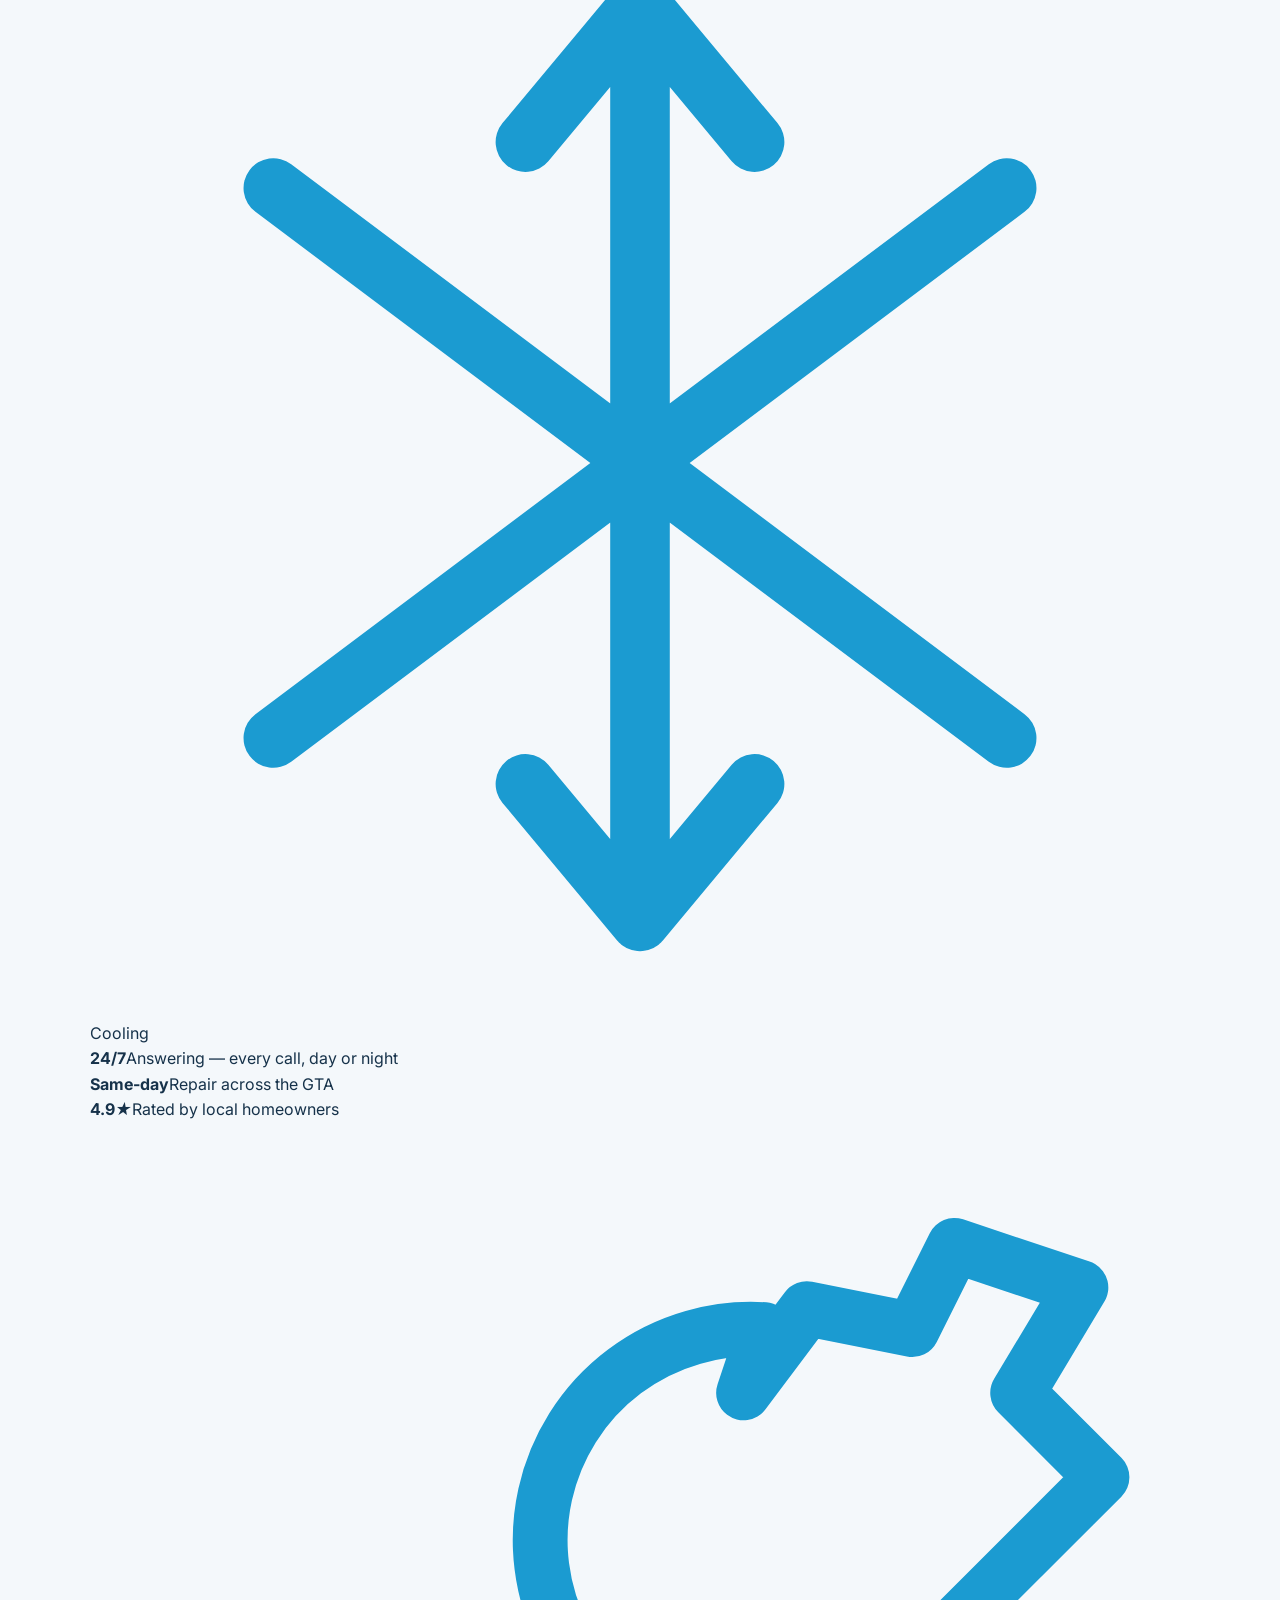
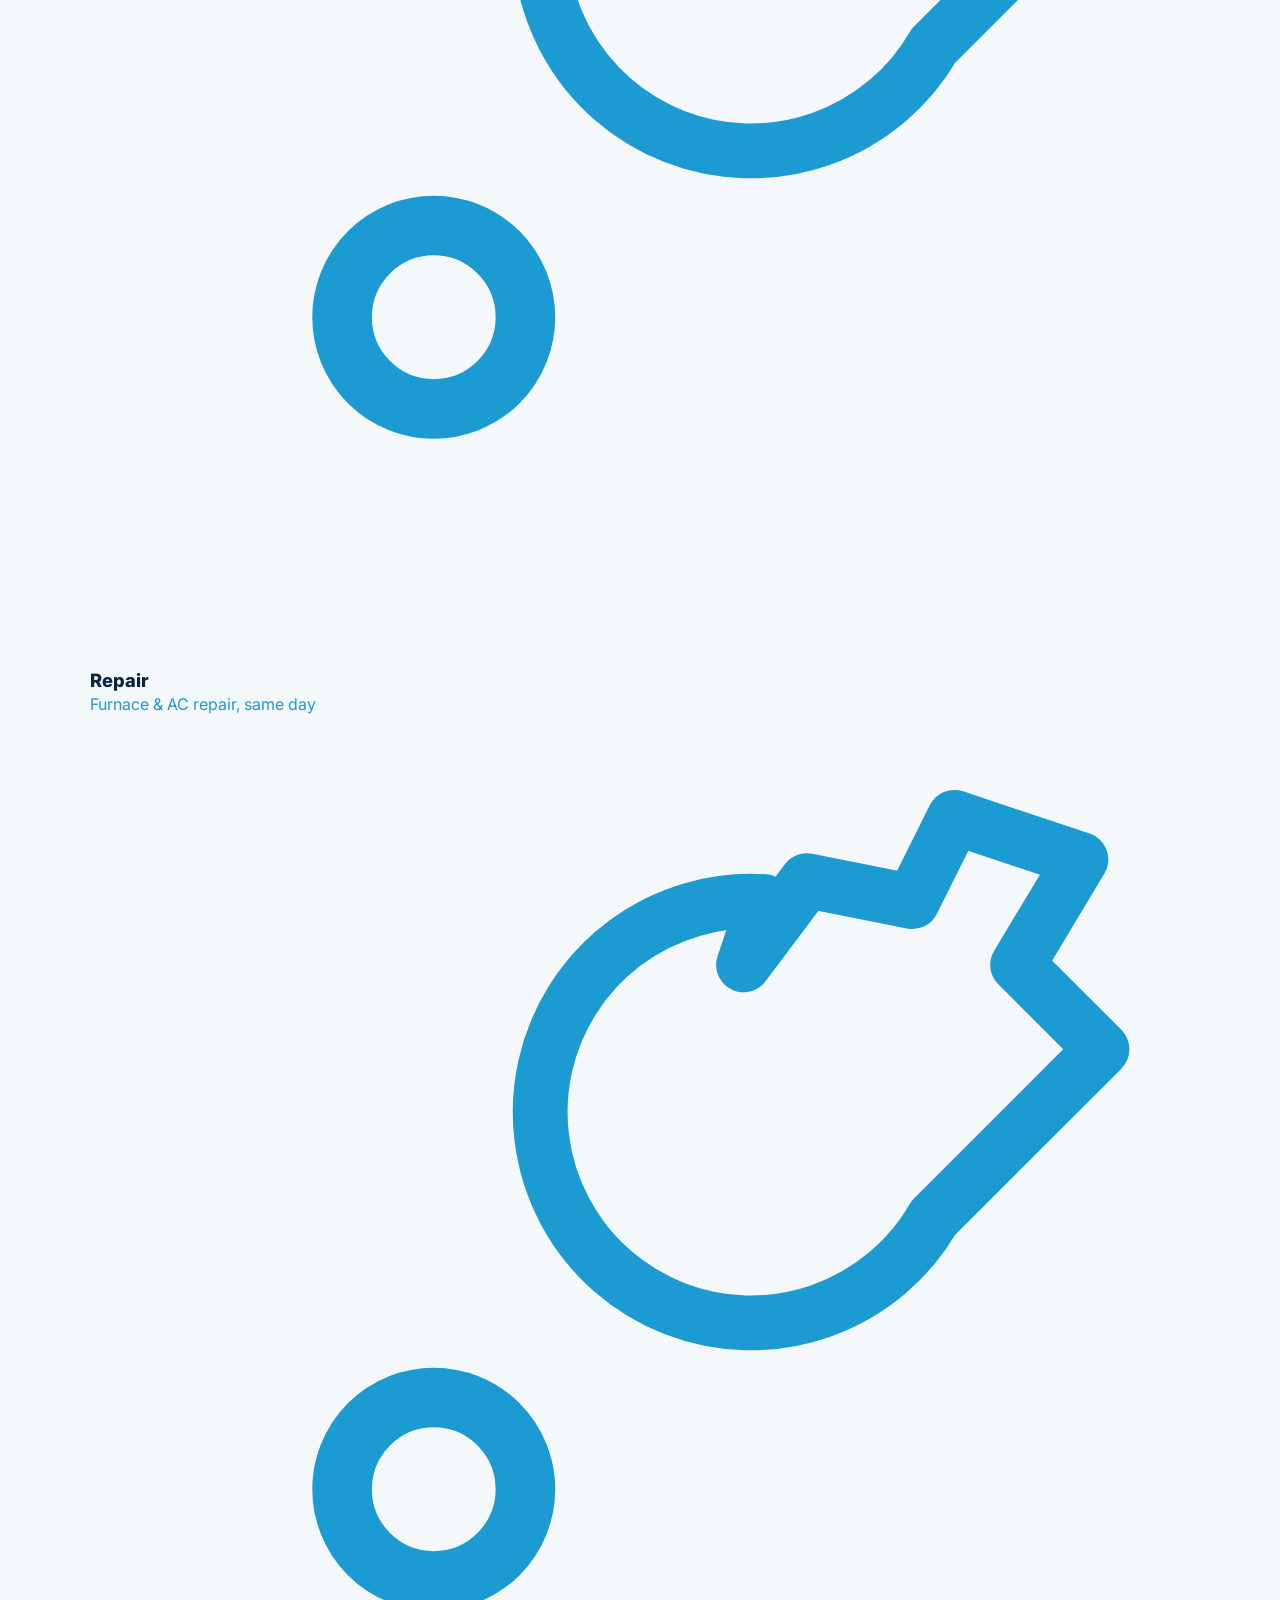
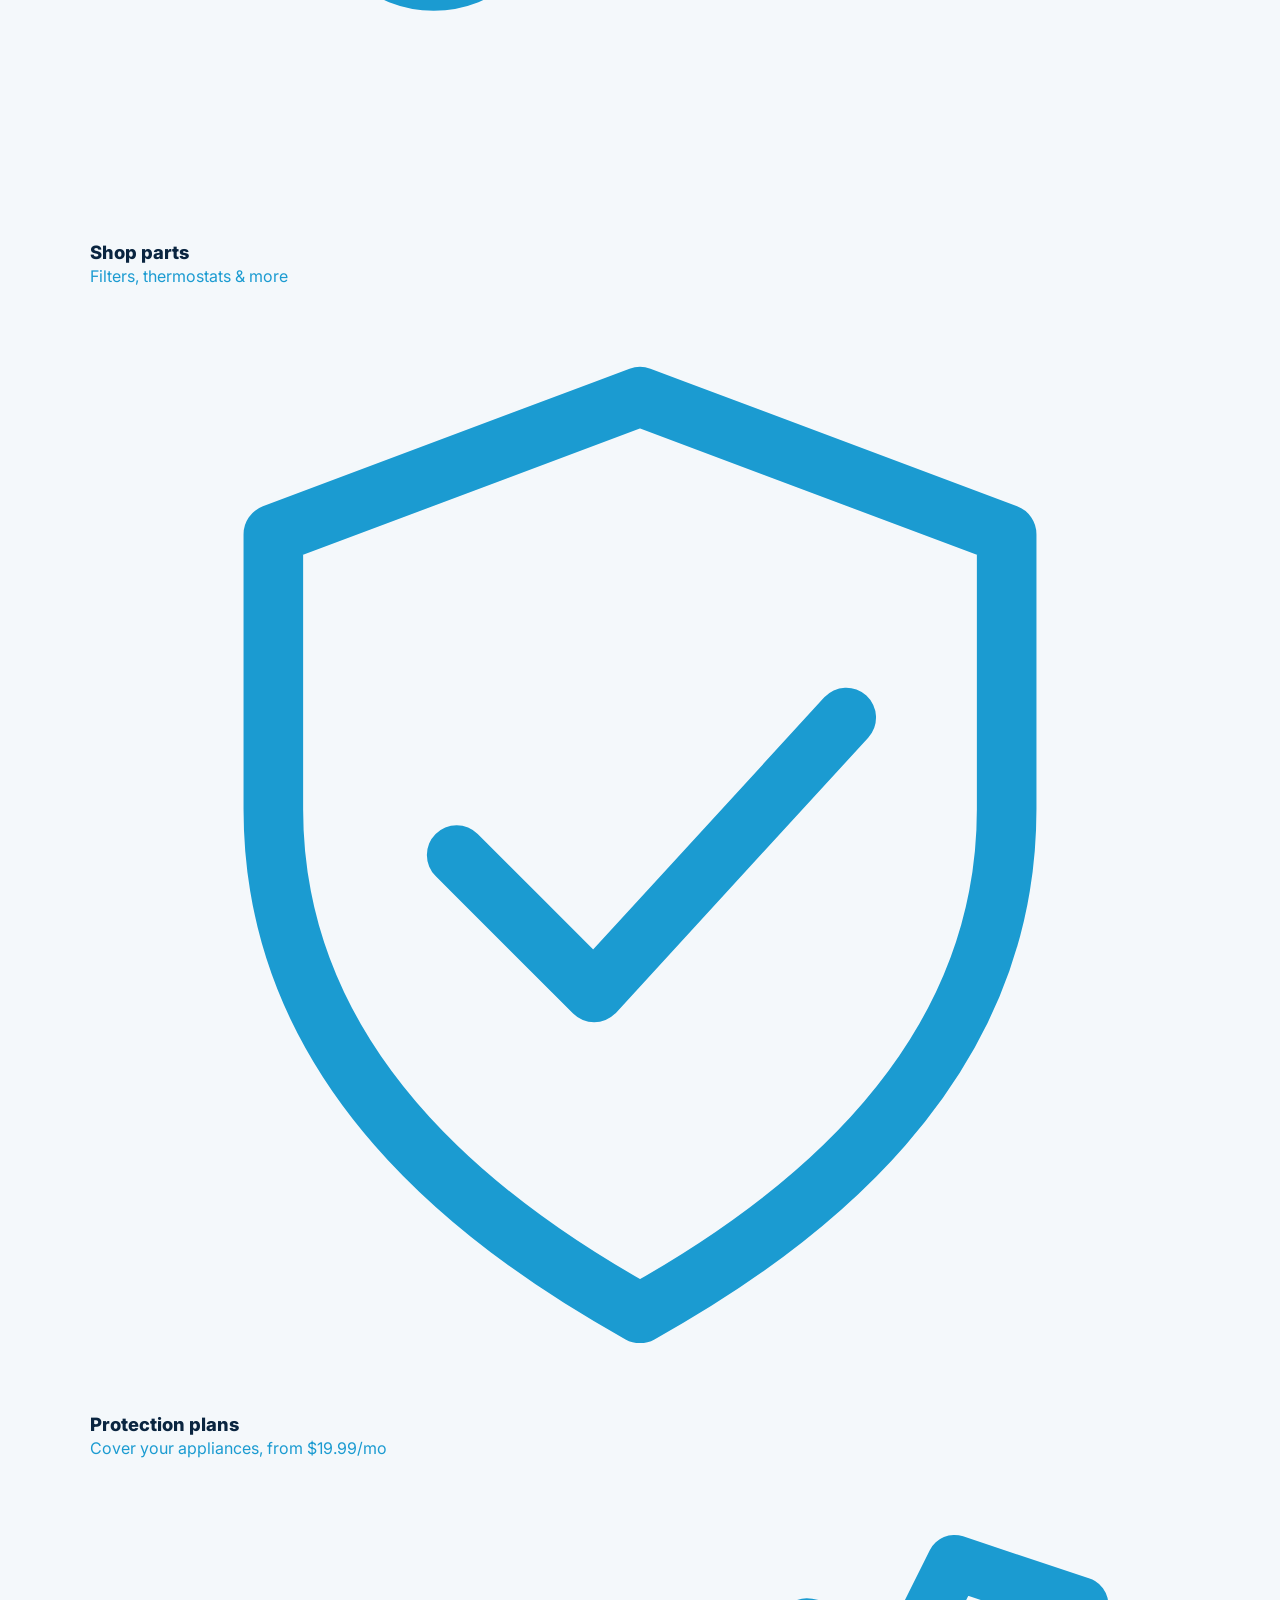
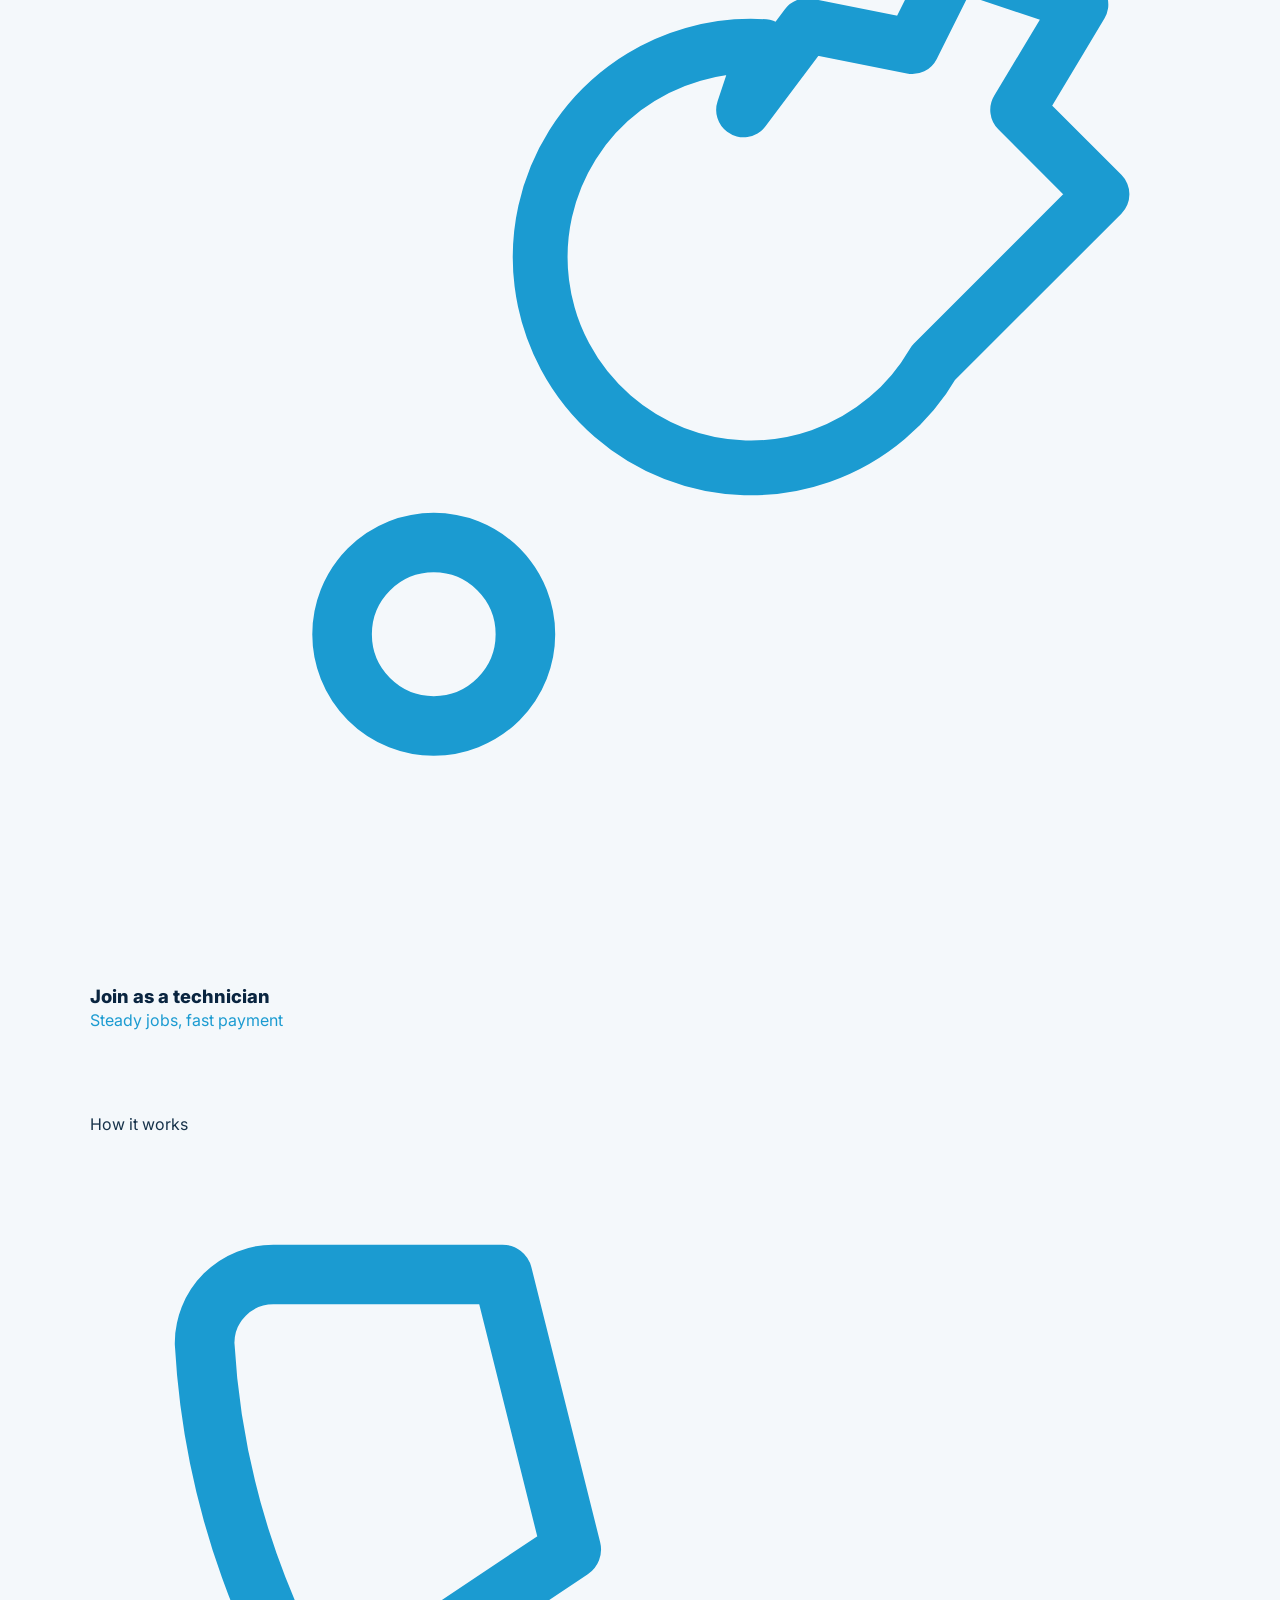
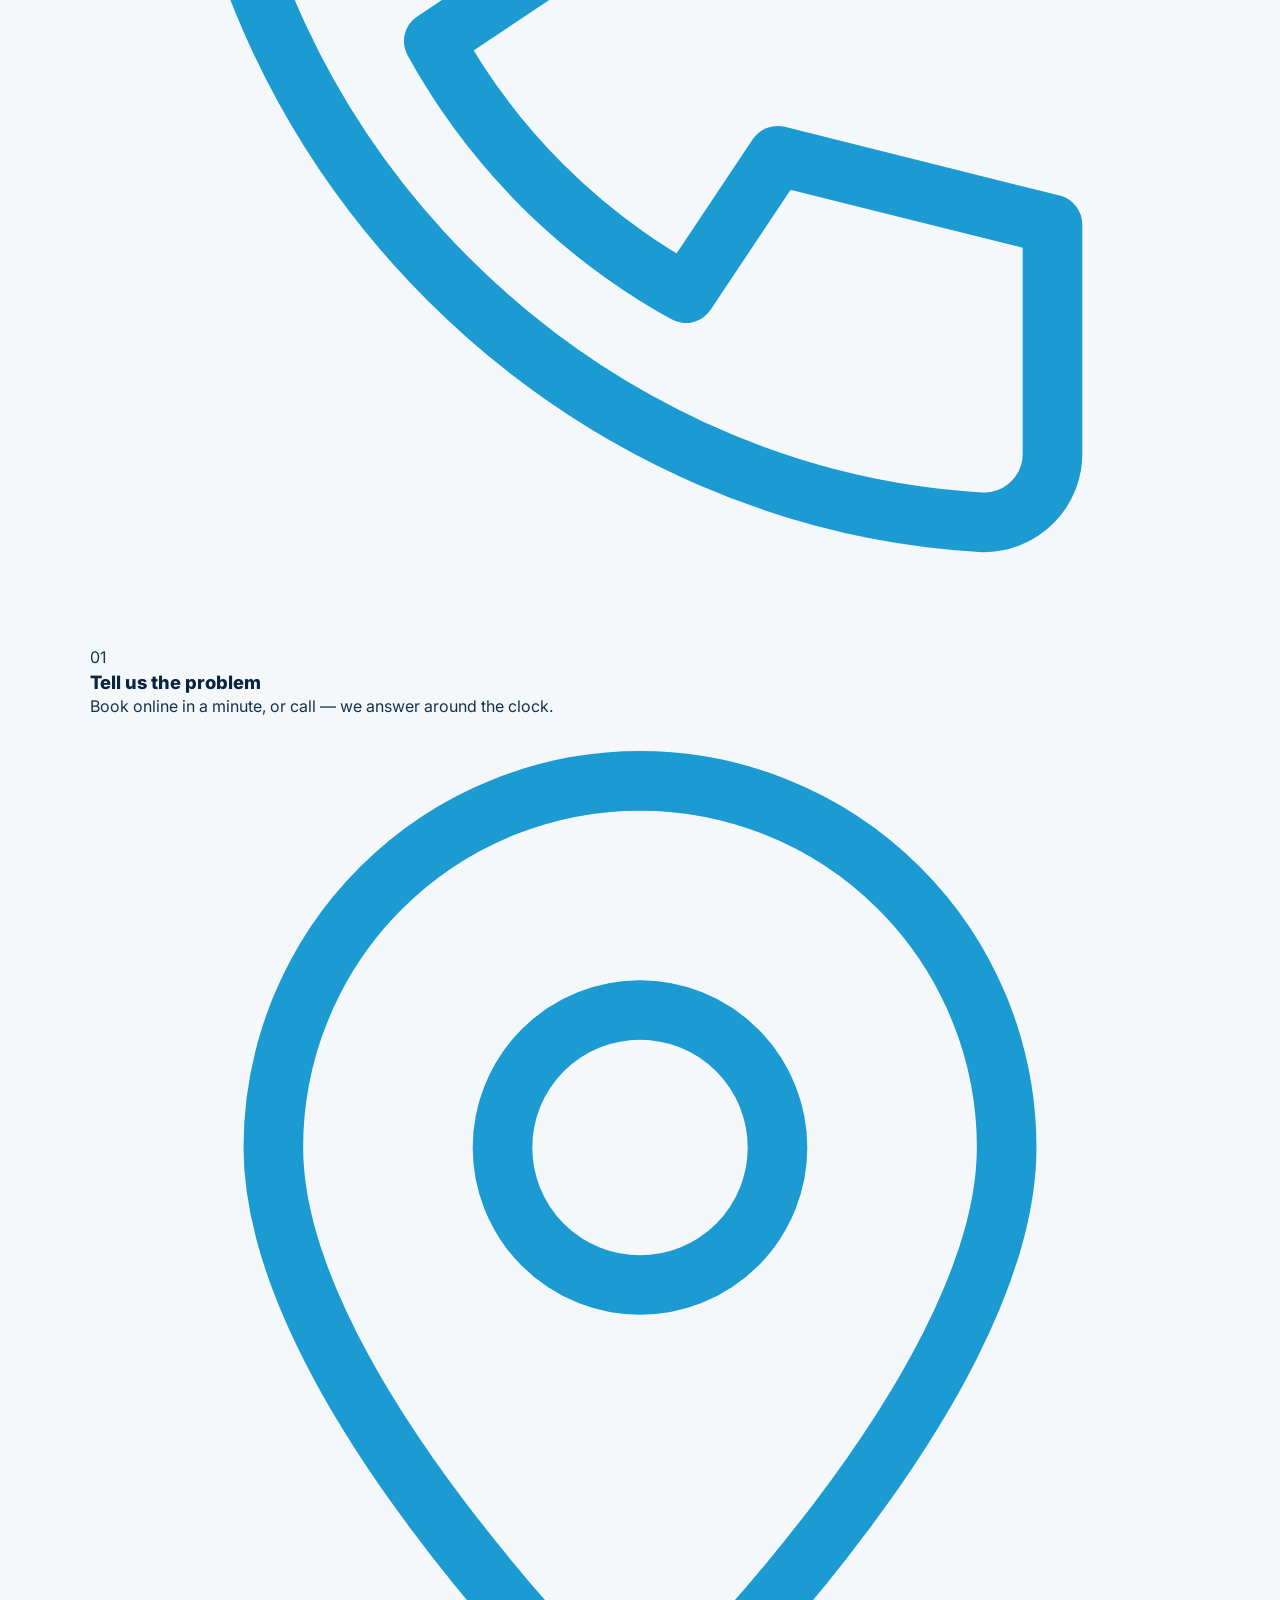
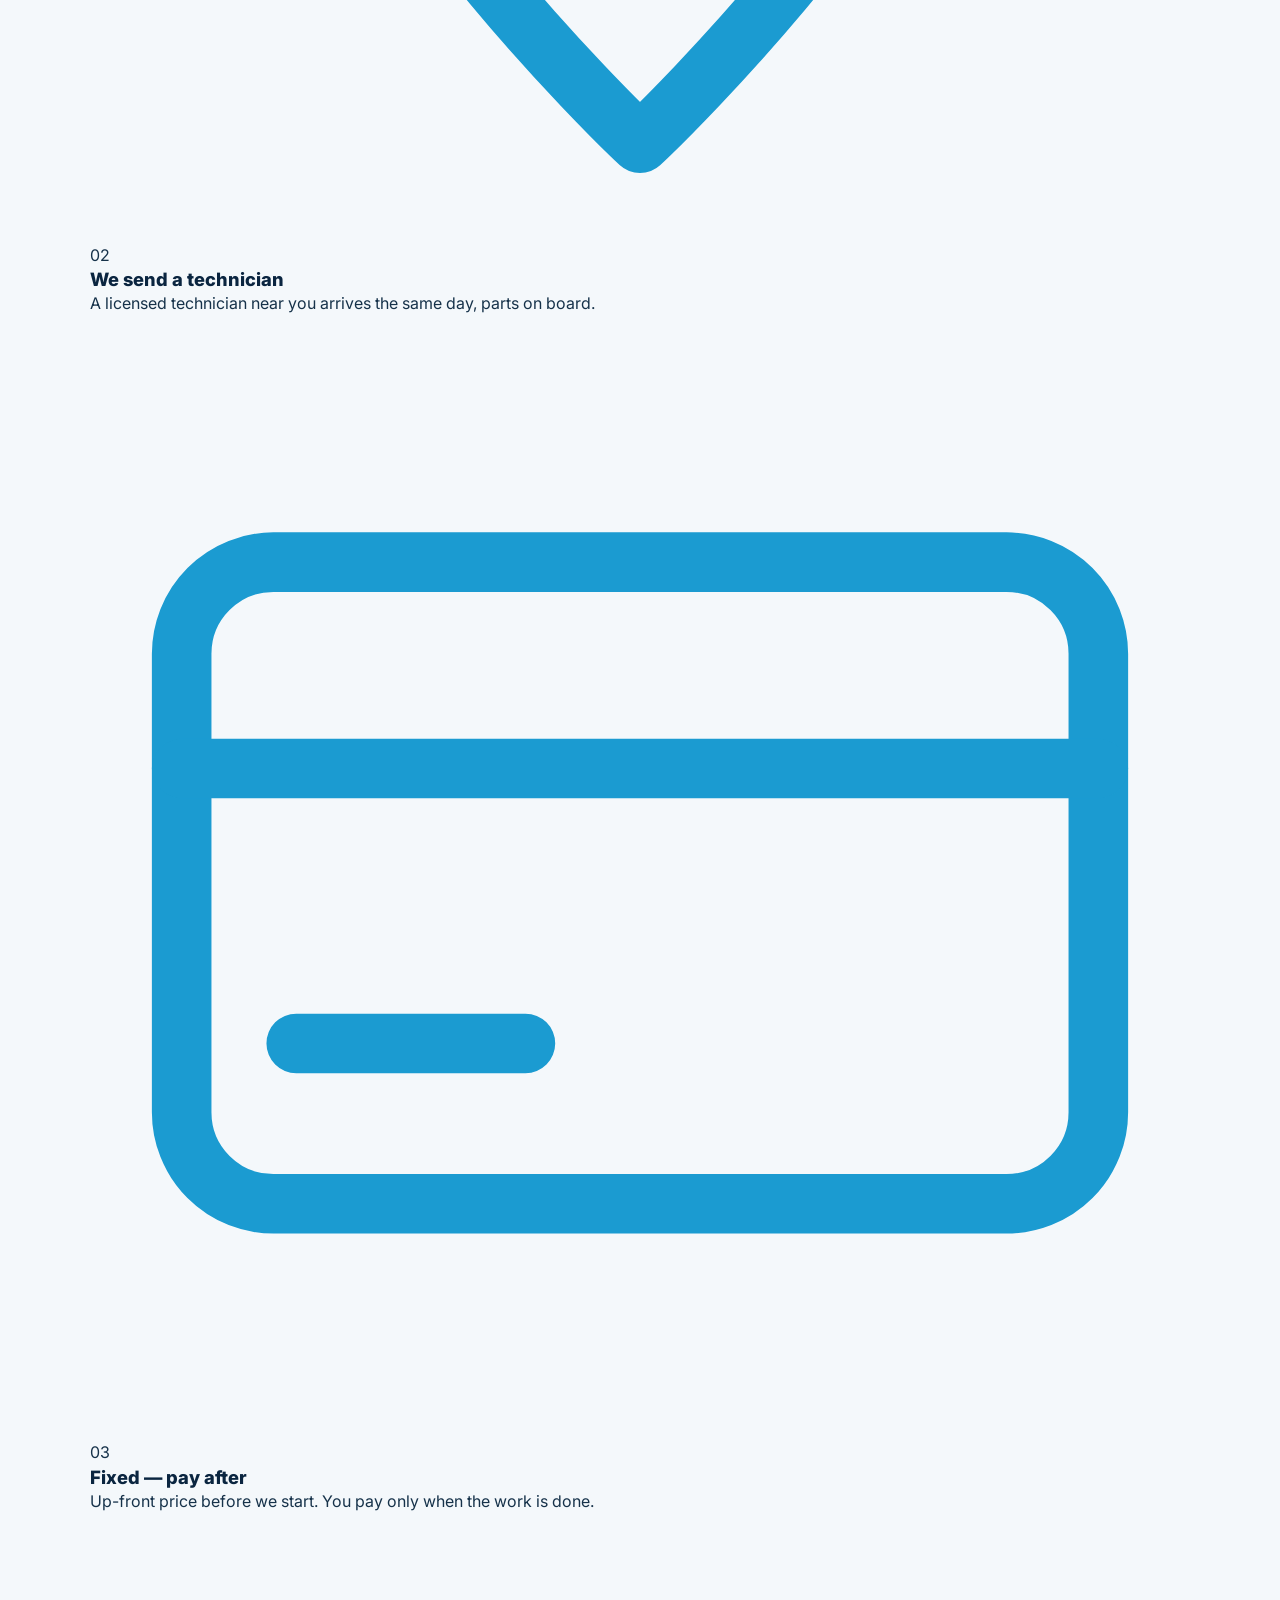
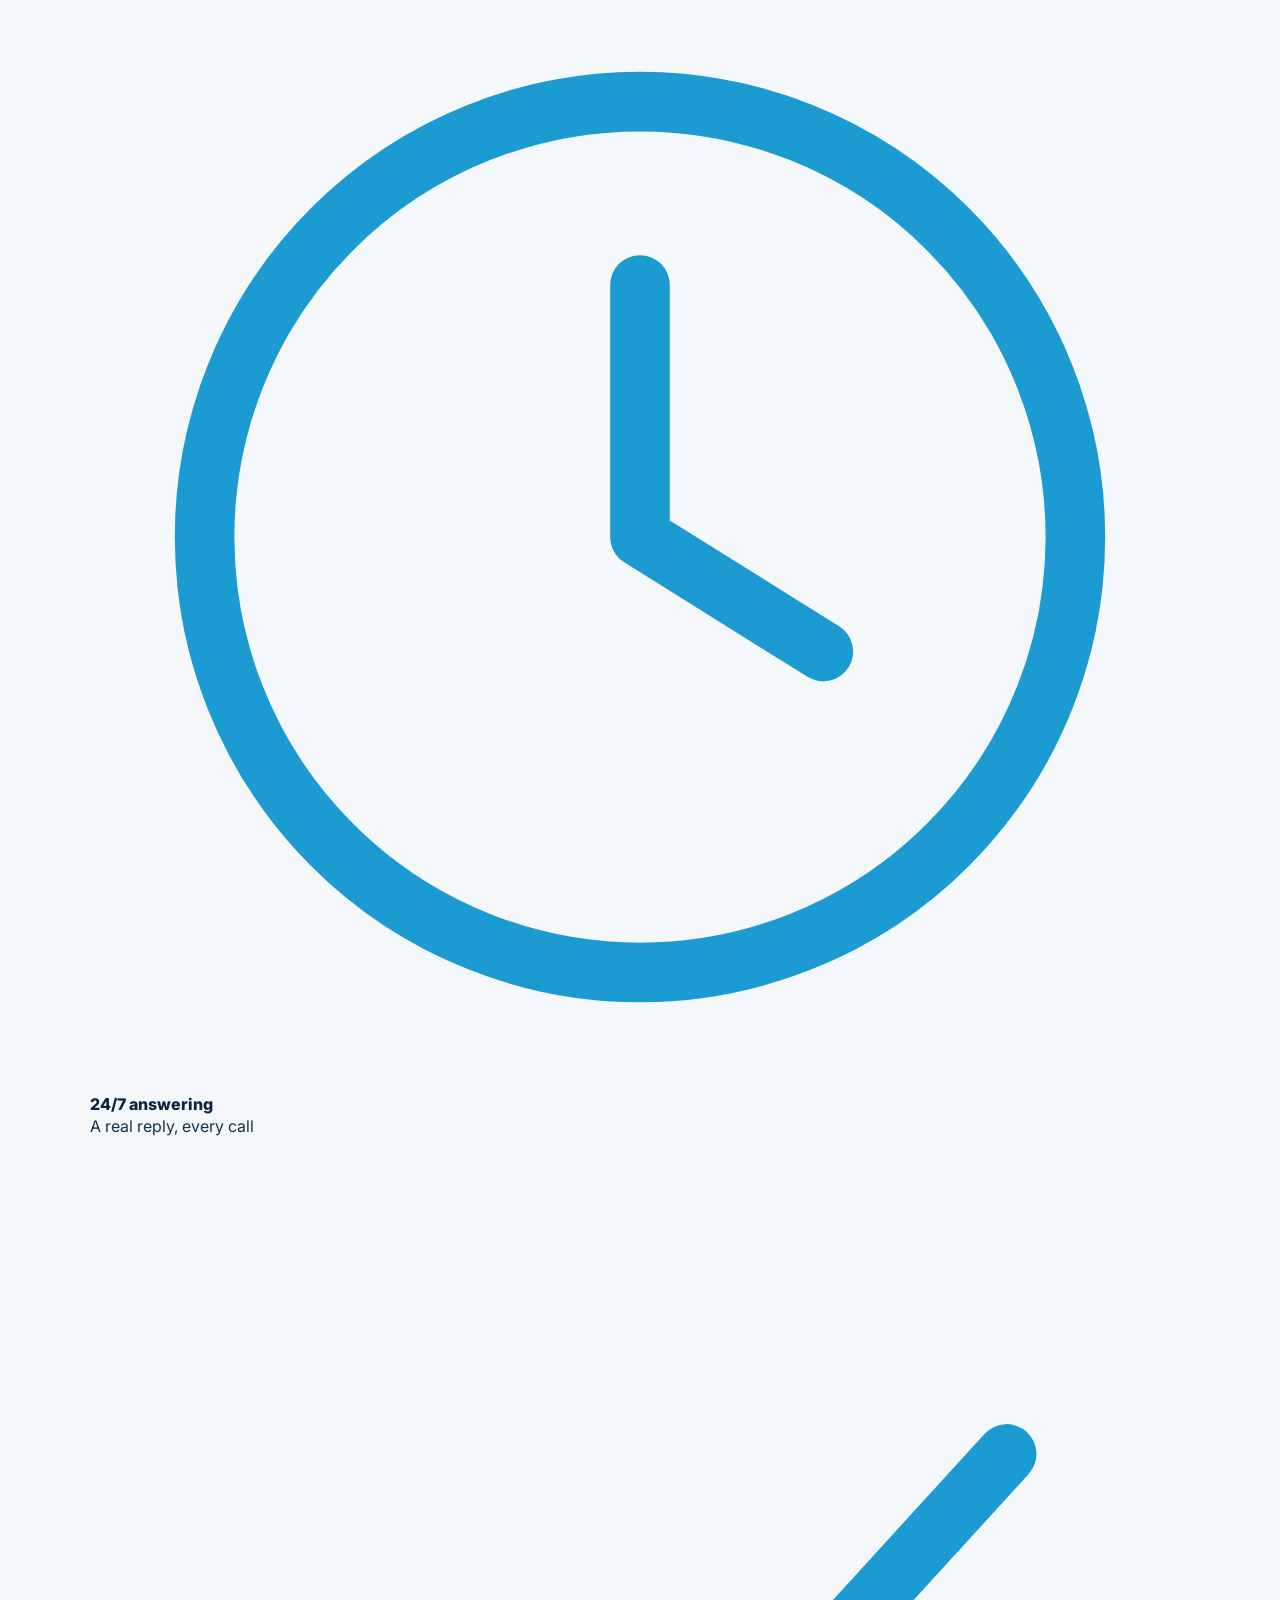
==== commit 22f27bfc: "FreshVent site v2 — marketplace, plans, technician dashboard" ====
--- a/index.html
+++ b/index.html
@@ -3,15 +3,15 @@
 <head>
 <meta charset="UTF-8">
 <meta name="viewport" content="width=device-width, initial-scale=1.0">
-<title>FreshVent — Smart HVAC Services | Richmond Hill, Markham & Toronto</title>
-<meta name="description" content="FreshVent: heating, cooling, maintenance plans and 24/7 emergency HVAC service in Richmond Hill, Markham and Toronto. 24/7 AI receptionist, transparent pricing, 0% financing.">
+<title>FreshVent — Heating & Cooling Repair | Richmond Hill, Markham & Toronto</title>
+<meta name="description" content="FreshVent: book a heating or cooling repair in a minute. Licensed local technicians, up-front pricing, protection plans, 24/7 answering in Richmond Hill, Markham and Toronto.">
 <link rel="preconnect" href="https://fonts.googleapis.com">
 <link rel="preconnect" href="https://fonts.gstatic.com" crossorigin>
-<link href="https://fonts.googleapis.com/css2?family=Inter:wght@400;600;700;800&display=swap" rel="stylesheet">
+<link href="https://fonts.googleapis.com/css2?family=Inter:wght@400;500;600;700;800&display=swap" rel="stylesheet">
 <link rel="stylesheet" href="assets/css/style.css">
 <script type="application/ld+json">
 {"@context":"https://schema.org","@type":"HVACBusiness","name":"FreshVent",
-"description":"Smart HVAC services: heating, cooling, maintenance plans and 24/7 emergency service in Richmond Hill, Markham and Toronto.",
+"description":"Smart HVAC services: heating, cooling, protection plans and 24/7 emergency service in Richmond Hill, Markham and Toronto.",
 "email":"freshvent.hvac2@gmail.com","telephone":"+1-905-555-0134","priceRange":"$$",
 "areaServed":[{"@type":"City","name":"Richmond Hill"},{"@type":"City","name":"Markham"},{"@type":"City","name":"Toronto"}],
 "openingHours":"Mo-Su 00:00-24:00","address":{"@type":"PostalAddress","addressLocality":"Richmond Hill","addressRegion":"ON","addressCountry":"CA"}}
@@ -20,105 +20,97 @@
 <body>
 <header class="site-header"><div class="container header-inner">
 <a class="logo" href="index.html"><svg class="logo-mark" viewBox="0 0 48 48" fill="none" stroke="#35C4F3" stroke-width="3" stroke-linecap="round" aria-hidden="true"><path d="M10 38c8-1 12-6 13-14 6 2 9 7 9 12"/><path d="M23 24c0-8 4-14 12-16-1 9-5 14-12 16z" fill="#35C4F3" stroke="none"/><path d="M8 42h32"/></svg><span>Fresh<em>Vent</em></span></a>
-<nav class="main-nav" aria-label="Main"><a href="index.html" class="active">Home</a><a href="services.html">Services</a><a href="shop.html">Shop</a><a href="financing.html">Financing</a><a href="service-area.html">Service Area</a><a href="about.html">About</a><a href="partners.html">Partners</a><a href="contact.html">Contact</a></nav>
+<nav class="main-nav" aria-label="Main"><a href="services.html">Services</a><a href="shop.html">Shop</a><a href="plans.html">Plans</a><a href="service-area.html">Service Area</a><a href="about.html">About</a><a href="partners.html">Partners</a><a href="contact.html">Contact</a></nav>
 <div class="header-actions">
-<a class="btn phone-cta" href="tel:+19055550134">☎ (905) 555-0134</a>
+<a class="btn phone-cta" href="tel:+19055550134">(905) 555-0134</a>
+<a class="btn book-cta" href="book.html">Book a Repair</a>
 <a class="cart-link" href="cart.html" aria-label="Cart"><svg width="22" height="22" viewBox="0 0 48 48" fill="none" stroke="#fff" stroke-width="3" stroke-linecap="round" stroke-linejoin="round"><circle cx="17" cy="41" r="3.4"/><circle cx="37" cy="41" r="3.4"/><path d="M4 5h6l4 26h26l4-19H12"/></svg><span class="cart-count" style="display:none">0</span></a>
 <button class="nav-toggle" aria-label="Menu" aria-expanded="false">☰</button>
 </div></div>
-<nav class="mobile-nav" aria-label="Mobile"><a href="index.html">Home</a><a href="services.html">Services</a><a href="shop.html">Shop</a><a href="financing.html">Financing</a><a href="service-area.html">Service Area</a><a href="about.html">About</a><a href="partners.html">Partners</a><a href="contact.html">Contact</a><a href="book.html">Book a Consultation</a><a href="cart.html">Cart</a></nav></header>
+<nav class="mobile-nav" aria-label="Mobile"><a href="index.html">Home</a><a href="book.html">Book a Repair</a><a href="services.html">Services</a><a href="shop.html">Shop</a><a href="plans.html">Protection Plans</a><a href="service-area.html">Service Area</a><a href="financing.html">Financing</a><a href="about.html">About</a><a href="partners.html">Partners</a><a href="contact.html">Contact</a><a href="cart.html">Cart</a><a href="dashboard.html">Technician Dashboard</a></nav></header>
 <main>
 
-<section class="blueprint hero"><div class="container hero-grid">
+<section class="v3hero"><div class="container v3hero-grid">
 <div>
-<span class="eyebrow">Richmond Hill · Markham · Toronto</span>
-<h1>Heating &amp; cooling that <span class="hl">never misses a call.</span></h1>
-<p class="lead">FreshVent pairs licensed local technicians with a 24/7 smart platform: every call answered, every price transparent, every job booked in minutes — even at 2 a.m. in a cold snap.</p>
-<div class="hero-ctas">
-<a class="btn" href="book.html">Book a Repair</a>
-<a class="btn secondary" href="tel:+19055550134">☎ (905) 555-0134</a>
-</div>
-<div class="badges">
-<span class="badge"><span data-icon="shield"></span> Licensed &amp; insured technicians</span>
-<span class="badge"><span data-icon="clock"></span> 24/7 emergency service</span>
-<span class="badge"><span data-icon="check"></span> Up-front flat pricing</span>
-<span class="badge"><span data-icon="pin"></span> Free service calls in-zone</span>
+<div class="eyebrow-line">Richmond Hill · Markham · GTA</div>
+<h1>Heating or cooling problem?</h1>
+<p class="sub">We answer every call, day or night.</p>
+<div class="cta-row">
+<a class="cta-big" href="book.html"><svg viewBox="0 0 24 24" fill="none" stroke="currentColor" stroke-width="1.8" stroke-linecap="round" stroke-linejoin="round"><path d="M14.7 6.3a1 1 0 0 0 0 1.4l1.6 1.6a1 1 0 0 0 1.4 0l3.77-3.77a6 6 0 0 1-7.94 7.94l-6.91 6.91a2.12 2.12 0 0 1-3-3l6.91-6.91a6 6 0 0 1 7.94-7.94l-3.76 3.76z"/></svg>Book a Repair</a>
+<a class="cta-phone" href="tel:+19055550134"><svg viewBox="0 0 24 24" fill="none" stroke="#35C4F3" stroke-width="1.8" stroke-linecap="round" stroke-linejoin="round"><path d="M22 16.92v3a2 2 0 0 1-2.18 2 19.79 19.79 0 0 1-8.63-3.07 19.5 19.5 0 0 1-6-6A19.79 19.79 0 0 1 2.12 4.18 2 2 0 0 1 4.11 2h3a2 2 0 0 1 2 1.72c.13.96.36 1.9.7 2.81a2 2 0 0 1-.45 2.11L8.09 9.91a16 16 0 0 0 6 6l1.27-1.27a2 2 0 0 1 2.11-.45c.91.34 1.85.57 2.81.7A2 2 0 0 1 22 16.92z"/></svg><span>(905) 555-0134<small>24/7 — a real reply, every call</small></span></a>
 </div>
 </div>
-<div class="hero-card">
-<h3>How an emergency call works</h3>
-<ul>
-<li><span class="dot">1</span><span><b>You call any time.</b> Our 24/7 AI receptionist answers on the first ring — no voicemail, no hold music.</span></li>
-<li><span class="dot">2</span><span><b>Smart triage.</b> No heat in extreme cold? Your call is treated as an emergency and your details are captured instantly.</span></li>
-<li><span class="dot">3</span><span><b>Hot transfer.</b> Emergencies are transferred live to the on-shift technician's phone. You're never left waiting.</span></li>
-</ul>
-<a class="btn block" href="tel:+19055550134" style="margin-top:16px">☎ Call (905) 555-0134</a>
+<div class="hero-panel">
+<div class="hp-tiles">
+<div class="hp-tile"><span data-icon="flame"></span>Heating</div>
+<div class="hp-tile"><span data-icon="thermostat"></span>Control</div>
+<div class="hp-tile"><span data-icon="snow"></span>Cooling</div>
+</div>
+<div class="hp-stats">
+<div class="stat"><b>24/7</b><span>Answering — every call, day or night</span></div>
+<div class="stat"><b>Same-day</b><span>Repair across the GTA</span></div>
+<div class="stat"><b>4.9<i>★</i></b><span>Rated by local homeowners</span></div>
+</div>
 </div>
 </div></section>
 
-<section class="section" style="padding-top:30px;padding-bottom:6px"><div class="container">
-<div class="banner"><div><h3>Are you an HVAC technician?</h3>
-<p>Join the FreshVent network — get matched with steady local jobs, skip the marketing, and get paid per job, fast.</p></div>
-<a class="btn" href="partners.html">Join Our Network →</a></div>
+<section class="section" style="padding-top:38px"><div class="container">
+<div class="door-grid">
+<a class="door-card" href="book.html"><span class="ring"><span data-icon="wrench"></span></span><h3>Repair</h3><p>Furnace &amp; AC repair, same day</p></a>
+<a class="door-card" href="shop.html"><span class="ring"><span data-icon="part"></span></span><h3>Shop parts</h3><p>Filters, thermostats &amp; more</p></a>
+<a class="door-card" href="plans.html"><span class="ring"><span data-icon="shield"></span></span><h3>Protection plans</h3><p>Cover your appliances, from $19.99/mo</p></a>
+<a class="door-card" href="partners.html"><span class="ring"><span data-icon="hardhat"></span></span><h3>Join as a technician</h3><p>Steady jobs, fast payment</p></a>
+</div>
 </div></section>
 
-<section class="section"><div class="container">
-<div class="center"><span class="eyebrow">What we do</span><h2>Services built around your home</h2>
-<p class="lead">From a $35 flame sensor to a full furnace replacement — one platform, one transparent price.</p></div>
-<div class="grid cols-4" style="margin-top:28px">
-<article class="card"><div class="icon" data-icon="flame"></div><h3>Heating</h3><p>Furnace repair, replacement and safety inspections to keep your home warm all winter.</p><a class="more" href="services.html#heating">Explore heating →</a></article>
-<article class="card"><div class="icon" data-icon="snow"></div><h3>Cooling</h3><p>AC repair, installation and tune-ups sized right for your home and your hydro bill.</p><a class="more" href="services.html#cooling">Explore cooling →</a></article>
-<article class="card"><div class="icon" data-icon="calendar"></div><h3>Maintenance Plans</h3><p>Annual tune-ups, priority booking and member pricing with a simple yearly plan.</p><a class="more" href="services.html#maintenance">See the plans →</a></article>
-<article class="card"><div class="icon" data-icon="bolt"></div><h3>24/7 Emergency</h3><p>No heat or no cooling in extreme weather is an emergency — and we treat it like one.</p><a class="more" href="services.html#emergency">Emergency help →</a></article>
-</div></div></section>
-
-<section class="blueprint section"><div class="container">
-<div class="center"><span class="eyebrow">The FreshVent way</span><h2>Three steps, zero phone tag</h2></div>
-<div class="steps" style="margin-top:28px">
-<div class="step"><div class="num">1</div><h3>Call or book online</h3><p>Reach us by phone any hour, or use the smart booking form and attach a photo of your equipment's nameplate.</p></div>
-<div class="step"><div class="num">2</div><h3>AI triage, human help</h3><p>Our system captures your equipment details and urgency. Emergencies hot-transfer straight to a technician.</p></div>
-<div class="step"><div class="num">3</div><h3>Technician dispatched</h3><p>You get a confirmed window, a flat written quote before work starts, and a follow-up summary after the job.</p></div>
-</div></div></section>
-
-<section class="section alt"><div class="container">
-<div class="banner"><div><h3>Annual Maintenance Plan — from $19/month</h3>
-<p>Yearly furnace + AC tune-ups, priority emergency booking, and member pricing on repairs. One plan, no paperwork.</p></div>
-<a class="btn" href="services.html#maintenance">See Plan Details</a></div>
-<div class="banner" style="margin-top:18px"><div><h3>Big project? Finance it at 0% interest</h3>
-<p>Furnace and AC replacements can be financed through Financeit — apply in minutes, get settled within 48 hours of install.</p></div>
-<a class="btn" href="financing.html">Explore Financing</a></div>
+<section class="section" style="padding-top:6px"><div class="container">
+<div class="slabel">How it works</div>
+<div class="how-grid">
+<div class="how-step"><div class="how-top"><span class="hicon" data-icon="phone"></span><span class="num">01</span></div><h3>Tell us the problem</h3><p>Book online in a minute, or call — we answer around the clock.</p></div>
+<div class="how-step"><div class="how-top"><span class="hicon" data-icon="pin"></span><span class="num">02</span></div><h3>We send a technician</h3><p>A licensed technician near you arrives the same day, parts on board.</p></div>
+<div class="how-step"><div class="how-top"><span class="hicon" data-icon="card"></span><span class="num">03</span></div><h3>Fixed — pay after</h3><p>Up-front price before we start. You pay only when the work is done.</p></div>
+</div>
 </div></section>
 
-<section class="section"><div class="container">
-<div class="center"><span class="eyebrow">Neighbours talking</span><h2>What homeowners say</h2></div>
-<div class="grid cols-3" style="margin-top:28px">
-<article class="card testimonial"><div class="stars">★★★★★</div><p>"Furnace died at midnight in January. Someone actually answered, and a technician was at our door by morning."</p><span class="who">— Homeowner, Richmond Hill</span></article>
-<article class="card testimonial"><div class="stars">★★★★★</div><p>"The quote was the price. No surprises, no pressure — and the new AC was in within the week, financed at 0%."</p><span class="who">— Homeowner, Markham</span></article>
-<article class="card testimonial"><div class="stars">★★★★★</div><p>"Booked a tune-up online in two minutes and got a full written report. This is how home services should work."</p><span class="who">— Homeowner, Toronto</span></article>
+<section class="trust-strip"><div class="container">
+<div class="trust-grid">
+<div class="trust-item"><span class="ticon" data-icon="clock"></span><span><h4>24/7 answering</h4><p>A real reply, every call</p></span></div>
+<div class="trust-item"><span class="ticon" data-icon="check"></span><span><h4>Upfront price</h4><p>Known before we start</p></span></div>
+<div class="trust-item"><span class="ticon" data-icon="pin"></span><span><h4>Richmond Hill &amp; Markham</h4><p>No distance fee</p></span></div>
 </div>
-<p class="center" style="color:var(--muted);margin-top:14px"><small>Testimonials shown as placeholders — real customer reviews will be published here.</small></p>
 </div></section>
 
-<section class="section alt"><div class="container center">
-<span class="eyebrow">Where we work</span><h2>Our service area</h2>
-<p class="lead">Free service calls in Richmond Hill &amp; Markham. A simple $17/hr distance fee applies outside the zone.</p>
-<div class="area-strip" style="margin-top:20px">
-<span class="area-chip">Richmond Hill <small>FREE</small></span>
-<span class="area-chip">Markham <small>FREE</small></span>
-<span class="area-chip">Toronto <small>distance fee may apply</small></span>
+<section class="section" style="background:#F4F8FB"><div class="container">
+<div class="slabel">Neighbours say</div>
+<div class="rev-grid">
+<div class="rev"><div class="stars">★★★★★</div><p>“Furnace died at night — fixed the same morning.”</p><div class="who"><span class="avatar">SM</span><span><h5>Sarah M.</h5><span>Richmond Hill</span></span></div></div>
+<div class="rev"><div class="stars">★★★★★</div><p>“Booked in a minute. Price was exactly the quote.”</p><div class="who"><span class="avatar">DK</span><span><h5>Daniel K.</h5><span>Markham</span></span></div></div>
+<div class="rev"><div class="stars">★★★★★</div><p>“New AC installed next day. House is cool again.”</p><div class="who"><span class="avatar">PS</span><span><h5>Priya S.</h5><span>Vaughan</span></span></div></div>
 </div>
-<a class="btn dark" href="service-area.html" style="margin-top:24px">Check Your Postal Code</a>
+</div></section>
+
+<section class="section alt"><div class="container center" style="max-width:640px">
+<div class="slabel">Service area</div>
+<h2>Check your postal code</h2>
+<p class="lead">Free in Richmond Hill &amp; Markham. Outside, one simple $17/hr distance fee — shown before you pay.</p>
+<form data-zone-form="home" style="margin-top:20px">
+<div style="display:flex;gap:10px;flex-wrap:wrap;justify-content:center">
+<input type="text" data-zone-input placeholder="e.g. L4C 1A1" aria-label="Postal code" style="flex:1 1 200px;text-transform:uppercase;text-align:center;font-weight:600;letter-spacing:.06em">
+<button class="btn dark" type="submit">Check</button>
+</div>
+</form>
+<div class="zone-result" data-zone-result style="text-align:left"></div>
 </div></section>
 
 </main>
 <footer class="site-footer"><div class="container">
 <div class="footer-grid">
-<div><h4>FreshVent</h4><p>Smart HVAC services for Richmond Hill, Markham and Toronto — heating, cooling, maintenance plans and 24/7 emergency help, with transparent pricing and no missed calls.</p></div>
-<div><h4>Quick Links</h4><a href="services.html">Services</a><a href="shop.html">Shop Parts &amp; Services</a><a href="book.html">Book a Consultation</a><a href="financing.html">Financing</a><a href="faq.html">FAQ</a><a href="partners.html">Partners — Join Our Team</a></div>
+<div><h4>FreshVent</h4><p>Heating, cooling, protection plans and 24/7 emergency help for Richmond Hill, Markham and Toronto — booked in a minute, priced up front.</p></div>
+<div><h4>Quick Links</h4><a href="book.html">Book a Repair</a><a href="services.html">Services</a><a href="shop.html">Shop Parts</a><a href="plans.html">Protection Plans</a><a href="financing.html">Financing</a><a href="faq.html">FAQ</a></div>
 <div><h4>Service Area</h4><a href="service-area.html">Richmond Hill — FREE</a><a href="service-area.html">Markham — FREE</a><a href="service-area.html">Toronto — distance fee may apply</a><a href="service-area.html">Check your postal code</a></div>
-<div><h4>Contact</h4><a href="tel:+19055550134">(905) 555-0134</a><a href="mailto:freshvent.hvac2@gmail.com">freshvent.hvac2@gmail.com</a><p style="margin-top:8px">Hours: 24/7 — emergency service<br>around the clock, every day.</p></div>
+<div><h4>Contact</h4><a href="tel:+19055550134">(905) 555-0134</a><a href="mailto:freshvent.hvac2@gmail.com">freshvent.hvac2@gmail.com</a><a href="partners.html">Partners — Join Our Team</a><a href="dashboard.html">Technician Dashboard</a><p style="margin-top:8px">Open 24/7 — every call answered.</p></div>
 </div>
-<div class="footer-bottom"><span>© <span class="js-year">2026</span> FreshVent. All rights reserved.</span><span>Heating · Cooling · Maintenance · 24/7 Emergency</span></div>
+<div class="footer-bottom"><span>© <span class="js-year">2026</span> FreshVent. All rights reserved.</span><span>Heating · Cooling · Plans · 24/7 Emergency</span></div>
 </div></footer>
 <script src="assets/js/zones.js"></script>
 <script src="assets/js/products.js"></script>
@@ -126,4 +118,4 @@
 <script src="assets/js/main.js"></script>
 
 </body>
-</html>+</html>
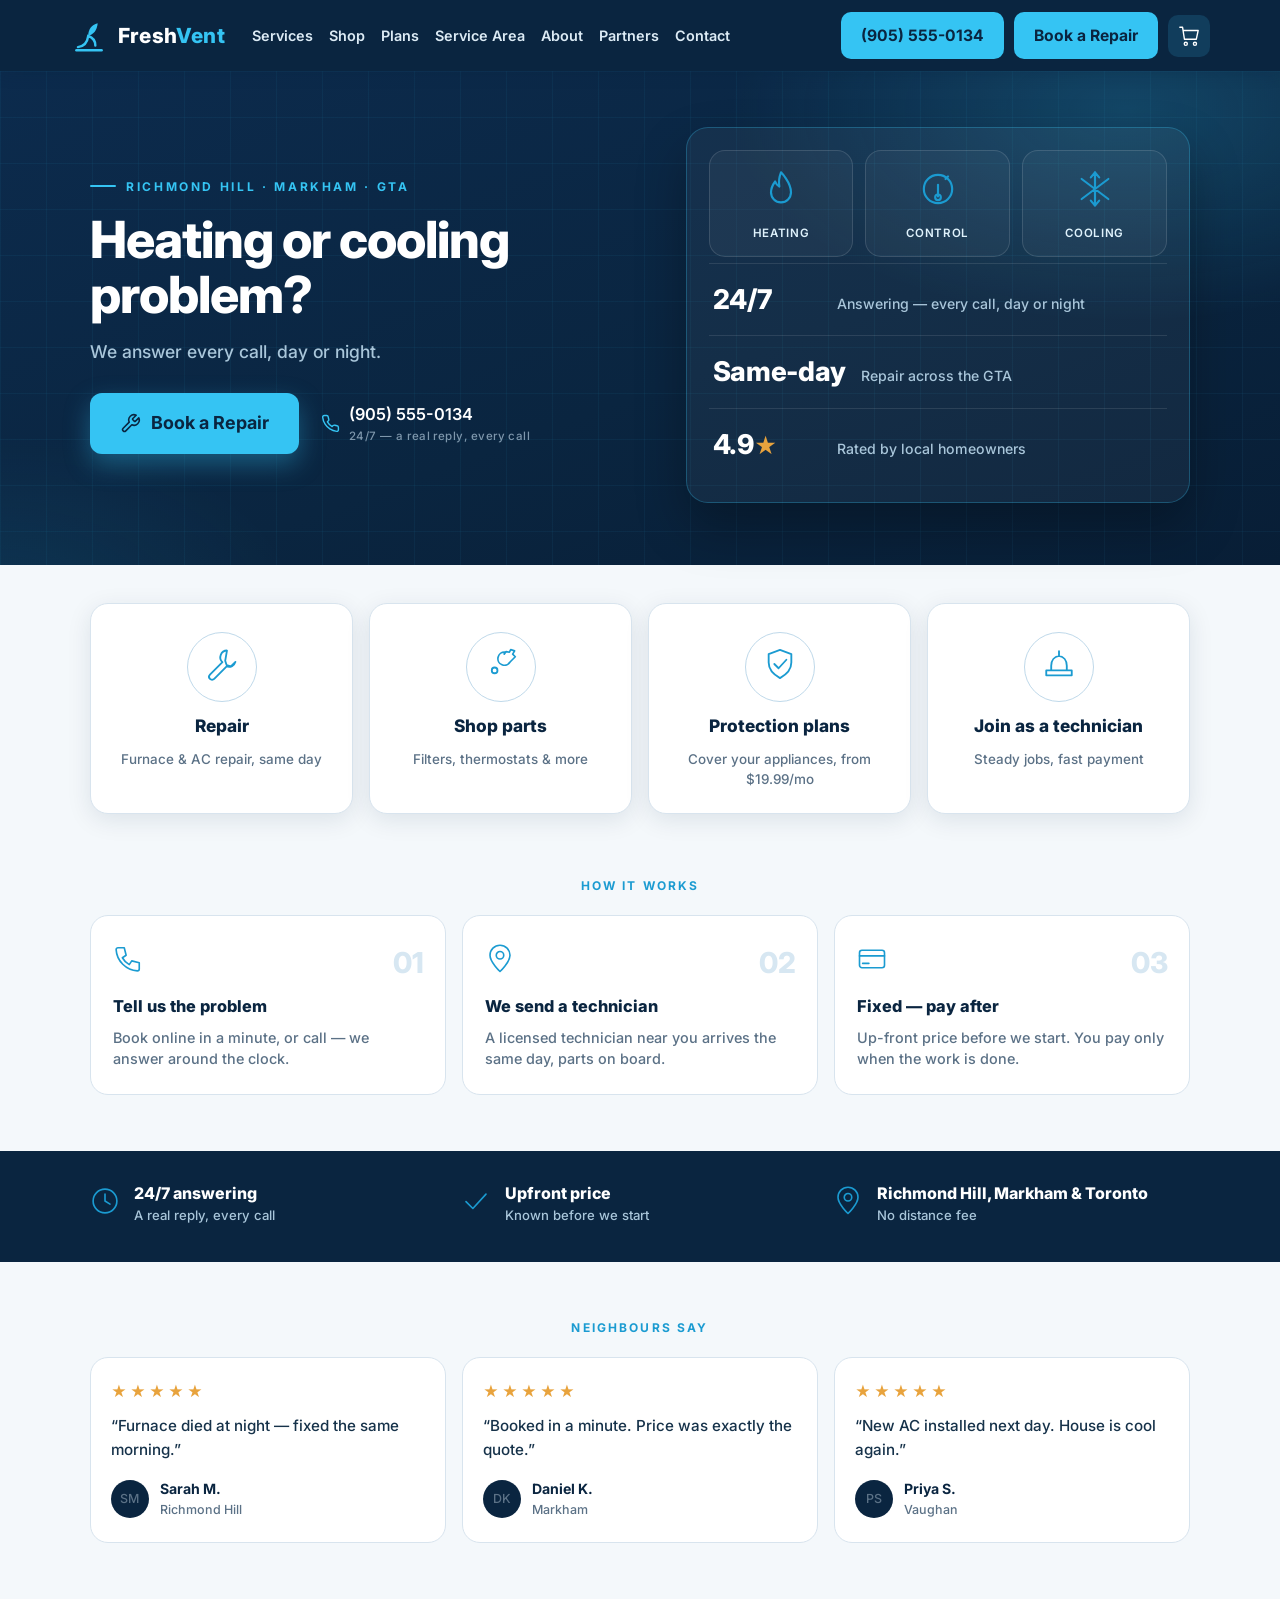
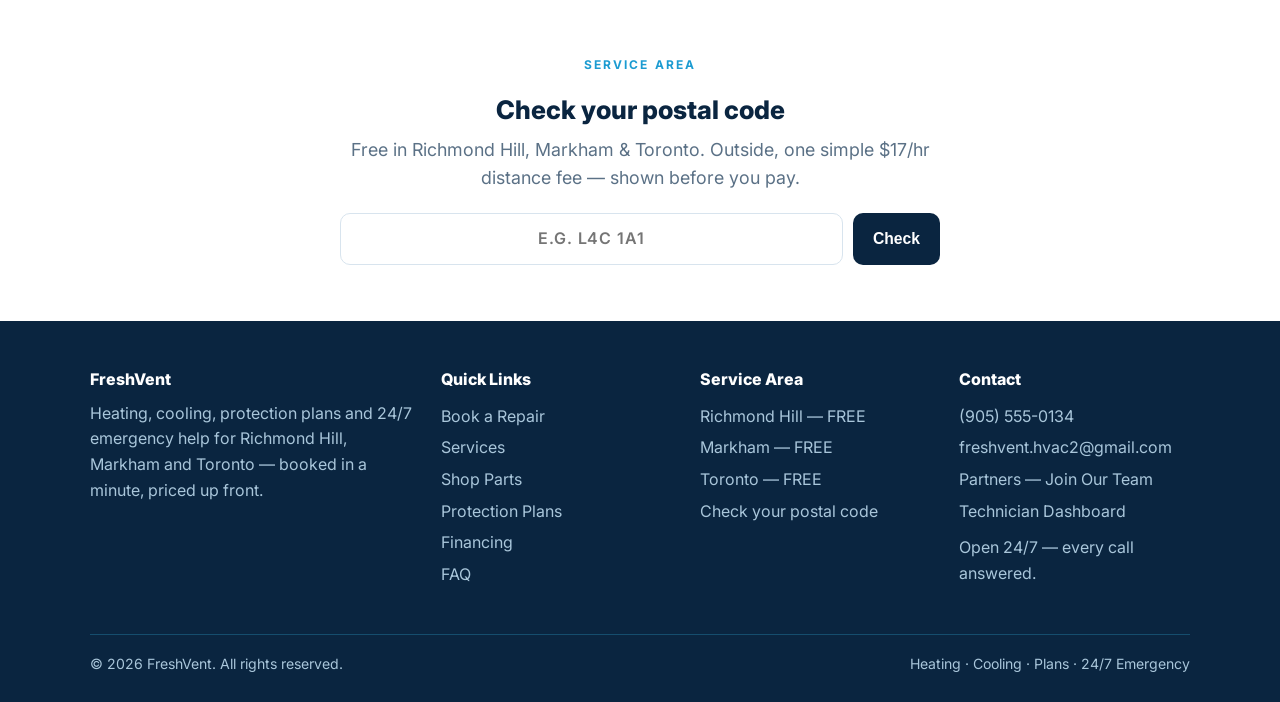
==== commit dd65d0bb: "Toronto is now in the free zone; distance fee only for far areas Any Toronto postal code (M…) is now" ====
--- a/index.html
+++ b/index.html
@@ -76,7 +76,7 @@
 <div class="trust-grid">
 <div class="trust-item"><span class="ticon" data-icon="clock"></span><span><h4>24/7 answering</h4><p>A real reply, every call</p></span></div>
 <div class="trust-item"><span class="ticon" data-icon="check"></span><span><h4>Upfront price</h4><p>Known before we start</p></span></div>
-<div class="trust-item"><span class="ticon" data-icon="pin"></span><span><h4>Richmond Hill &amp; Markham</h4><p>No distance fee</p></span></div>
+<div class="trust-item"><span class="ticon" data-icon="pin"></span><span><h4>Richmond Hill, Markham &amp; Toronto</h4><p>No distance fee</p></span></div>
 </div>
 </div></section>
 
@@ -92,7 +92,7 @@
 <section class="section alt"><div class="container center" style="max-width:640px">
 <div class="slabel">Service area</div>
 <h2>Check your postal code</h2>
-<p class="lead">Free in Richmond Hill &amp; Markham. Outside, one simple $17/hr distance fee — shown before you pay.</p>
+<p class="lead">Free in Richmond Hill, Markham &amp; Toronto. Outside, one simple $17/hr distance fee — shown before you pay.</p>
 <form data-zone-form="home" style="margin-top:20px">
 <div style="display:flex;gap:10px;flex-wrap:wrap;justify-content:center">
 <input type="text" data-zone-input placeholder="e.g. L4C 1A1" aria-label="Postal code" style="flex:1 1 200px;text-transform:uppercase;text-align:center;font-weight:600;letter-spacing:.06em">
@@ -107,7 +107,7 @@
 <div class="footer-grid">
 <div><h4>FreshVent</h4><p>Heating, cooling, protection plans and 24/7 emergency help for Richmond Hill, Markham and Toronto — booked in a minute, priced up front.</p></div>
 <div><h4>Quick Links</h4><a href="book.html">Book a Repair</a><a href="services.html">Services</a><a href="shop.html">Shop Parts</a><a href="plans.html">Protection Plans</a><a href="financing.html">Financing</a><a href="faq.html">FAQ</a></div>
-<div><h4>Service Area</h4><a href="service-area.html">Richmond Hill — FREE</a><a href="service-area.html">Markham — FREE</a><a href="service-area.html">Toronto — distance fee may apply</a><a href="service-area.html">Check your postal code</a></div>
+<div><h4>Service Area</h4><a href="service-area.html">Richmond Hill — FREE</a><a href="service-area.html">Markham — FREE</a><a href="service-area.html">Toronto — FREE</a><a href="service-area.html">Check your postal code</a></div>
 <div><h4>Contact</h4><a href="tel:+19055550134">(905) 555-0134</a><a href="mailto:freshvent.hvac2@gmail.com">freshvent.hvac2@gmail.com</a><a href="partners.html">Partners — Join Our Team</a><a href="dashboard.html">Technician Dashboard</a><p style="margin-top:8px">Open 24/7 — every call answered.</p></div>
 </div>
 <div class="footer-bottom"><span>© <span class="js-year">2026</span> FreshVent. All rights reserved.</span><span>Heating · Cooling · Plans · 24/7 Emergency</span></div>
--- a/assets/css/style.css
+++ b/assets/css/style.css
@@ -136,8 +136,9 @@
 .chip{border:1.5px solid var(--line);background:#fff;border-radius:999px;padding:8px 16px;font-weight:600;cursor:pointer;font-size:.92rem;color:var(--navy)}
 .chip.active{background:var(--navy);color:#fff;border-color:var(--navy)}
 .product-card{display:flex;flex-direction:column}
-.product-art{height:130px;border-radius:10px;background:linear-gradient(135deg,var(--cyan-soft),#D6EFFC);display:flex;align-items:center;justify-content:center;margin-bottom:14px}
+.product-art{height:130px;border-radius:10px;background:linear-gradient(135deg,var(--cyan-soft),#D6EFFC);display:flex;align-items:center;justify-content:center;margin-bottom:14px;position:relative;overflow:hidden}
 .product-art svg{width:60px;height:60px}
+.product-art .product-photo{position:absolute;inset:0;width:100%;height:100%;object-fit:cover;display:block}
 .product-cat{font-size:.75rem;text-transform:uppercase;letter-spacing:.1em;color:var(--cyan-dark);font-weight:700}
 .product-price{font-size:1.3rem;font-weight:800;color:var(--navy);margin:6px 0 12px}
 .product-card .btn{margin-top:auto;justify-content:center}
@@ -186,8 +187,9 @@
 .cart-layout{display:grid;gap:22px}
 @media(min-width:900px){.cart-layout{grid-template-columns:1.5fr 1fr;align-items:start}}
 .cart-item{display:flex;gap:14px;align-items:center;background:#fff;border:1px solid var(--line);border-radius:12px;padding:14px;margin-bottom:12px}
-.cart-item .thumb{width:56px;height:56px;flex:0 0 56px;border-radius:10px;background:var(--cyan-soft);display:flex;align-items:center;justify-content:center}
+.cart-item .thumb{width:56px;height:56px;flex:0 0 56px;border-radius:10px;background:var(--cyan-soft);display:flex;align-items:center;justify-content:center;position:relative;overflow:hidden}
 .cart-item .thumb svg{width:30px;height:30px}
+.cart-item .thumb .thumb-photo{position:absolute;inset:0;width:100%;height:100%;object-fit:cover;display:block}
 .cart-item .info{flex:1}
 .cart-item .info b{color:var(--navy);display:block}
 .cart-item .info span{color:var(--muted);font-size:.88rem}
@@ -234,3 +236,159 @@
 .footer-bottom{border-top:1px solid rgba(53,196,243,.25);margin-top:32px;padding-top:18px;font-size:.88rem;display:flex;flex-wrap:wrap;gap:8px;justify-content:space-between}
 .toast{position:fixed;left:50%;bottom:24px;transform:translateX(-50%) translateY(80px);background:var(--navy);color:#fff;padding:13px 22px;border-radius:999px;font-weight:600;box-shadow:0 10px 30px rgba(10,37,64,.35);opacity:0;transition:all .3s;z-index:99;pointer-events:none}
 .toast.show{opacity:1;transform:translateX(-50%) translateY(0)}
+/* ============================================================
+   FreshVent v2 additions — v3 design language + marketplace
+   (hero panel, door cards, pick cards, estimate, plans,
+   technician dashboard). Navy #0A2540 · Cyan #35C4F3.
+   ============================================================ */
+:root{ --on-navy-dim:#A9C6DA; --on-navy-faint:#7E97AC; }
+.header-inner{gap:12px}
+.main-nav a{font-size:.9rem;padding:8px 7px}
+.btn.book-cta{white-space:nowrap}
+@media(max-width:1100px){ .phone-cta{display:none!important} }
+
+/* ---------- v3 hero ---------- */
+.v3hero{
+  background:
+    radial-gradient(640px 340px at 88% 8%, rgba(53,196,243,.20), rgba(53,196,243,0) 62%),
+    radial-gradient(500px 300px at 0% 110%, rgba(53,196,243,.10), rgba(53,196,243,0) 60%),
+    linear-gradient(rgba(53,196,243,.055) 1px, transparent 1px),
+    linear-gradient(90deg, rgba(53,196,243,.055) 1px, transparent 1px),
+    linear-gradient(160deg,#0C2B4D 0%, var(--navy) 58%, #081E36 100%);
+  background-size:auto,auto,46px 46px,46px 46px,auto;
+  color:#fff;padding:56px 0 62px;
+}
+.v3hero-grid{display:grid;gap:38px;align-items:center}
+@media(min-width:900px){.v3hero-grid{grid-template-columns:1.05fr .95fr}}
+.eyebrow-line{font-size:.75rem;font-weight:700;letter-spacing:.22em;color:var(--cyan);text-transform:uppercase;display:flex;align-items:center;gap:10px}
+.eyebrow-line::before{content:"";width:26px;height:2px;background:var(--cyan);border-radius:2px}
+.v3hero h1{color:#fff;font-size:2.6rem;line-height:1.08;letter-spacing:-.02em;margin-top:16px}
+@media(min-width:900px){.v3hero h1{font-size:3.2rem}}
+.v3hero .sub{color:var(--on-navy-dim);font-size:1.1rem;font-weight:500;margin:16px 0 28px;line-height:1.5;max-width:480px}
+.cta-row{display:flex;align-items:center;gap:22px;flex-wrap:wrap}
+.cta-big{display:inline-flex;align-items:center;gap:10px;background:var(--cyan);color:var(--navy);font-weight:700;font-size:1.12rem;padding:16px 30px;border-radius:12px;box-shadow:0 10px 26px rgba(53,196,243,.35)}
+.cta-big:hover{background:#5FD0F7;text-decoration:none}
+.cta-big svg{width:21px;height:21px}
+.cta-phone{display:inline-flex;align-items:center;gap:9px;color:#fff;font-weight:600;font-size:1.02rem}
+.cta-phone:hover{text-decoration:none;color:#fff}
+.cta-phone svg{width:19px;height:19px}
+.cta-phone small{display:block;font-size:.72rem;color:var(--on-navy-faint);font-weight:500;letter-spacing:.04em}
+.hero-panel{background:rgba(255,255,255,.045);border:1px solid rgba(53,196,243,.28);border-radius:22px;padding:22px;box-shadow:0 24px 50px rgba(0,0,0,.28)}
+.hp-tiles{display:grid;grid-template-columns:repeat(3,1fr);gap:12px}
+.hp-tile{border:1px solid rgba(255,255,255,.13);background:rgba(255,255,255,.04);border-radius:16px;padding:18px 6px 14px;display:flex;flex-direction:column;align-items:center;gap:9px;color:#DFF2FC;font-size:.72rem;font-weight:600;letter-spacing:.06em;text-transform:uppercase;text-align:center}
+.hp-tile svg{width:40px;height:40px}
+.hp-stats{margin-top:6px;display:flex;flex-direction:column}
+.hp-stats .stat{display:flex;align-items:baseline;gap:16px;padding:14px 4px;border-top:1px solid rgba(255,255,255,.10)}
+.hp-stats .stat b{font-size:1.7rem;font-weight:800;color:#fff;letter-spacing:-.01em;min-width:108px}
+.hp-stats .stat b i{font-style:normal;color:var(--amber);font-size:1.4rem}
+.hp-stats .stat span{font-size:.88rem;font-weight:500;color:var(--on-navy-dim);line-height:1.4}
+
+/* ---------- door cards (homepage) ---------- */
+.slabel{font-size:.75rem;font-weight:700;letter-spacing:.18em;text-transform:uppercase;text-align:center;margin-bottom:20px;color:var(--cyan-dark)}
+.door-grid{display:grid;grid-template-columns:1fr 1fr;gap:14px}
+@media(min-width:900px){.door-grid{grid-template-columns:repeat(4,1fr);gap:16px}}
+.door-card{border:1px solid var(--line);border-radius:18px;padding:28px 12px 24px;text-align:center;background:#fff;display:flex;flex-direction:column;align-items:center;gap:13px;box-shadow:var(--shadow);color:var(--ink)}
+.door-card:hover{text-decoration:none;border-color:var(--cyan-dark)}
+.door-card .ring{width:70px;height:70px;border-radius:50%;border:1.5px solid #BFD9EA;display:grid;place-items:center;color:var(--navy)}
+.door-card .ring svg{width:34px;height:34px}
+.door-card h3{font-size:1.08rem}
+.door-card p{font-size:.84rem;font-weight:500;color:var(--muted);line-height:1.45;margin:0}
+
+/* ---------- how it works (white) ---------- */
+.how-grid{display:grid;gap:14px}
+@media(min-width:900px){.how-grid{grid-template-columns:repeat(3,1fr);gap:16px}}
+.how-step{border:1px solid var(--line);border-radius:18px;padding:24px 22px;display:flex;flex-direction:column;gap:10px;background:#fff}
+.how-top{display:flex;align-items:center;justify-content:space-between}
+.how-step .hicon{color:var(--cyan-dark);display:block}
+.how-step .hicon svg{width:30px;height:30px}
+.how-step .num{font-size:1.8rem;font-weight:800;color:#D7E7F2;letter-spacing:-.02em}
+.how-step h3{font-size:1.02rem}
+.how-step p{font-size:.9rem;font-weight:500;color:var(--muted);line-height:1.5;margin:0}
+
+/* ---------- trust strip ---------- */
+.trust-strip{background:var(--navy);padding:32px 0 36px}
+.trust-grid{display:grid;gap:18px}
+@media(min-width:900px){.trust-grid{grid-template-columns:repeat(3,1fr);gap:14px}}
+.trust-item{display:flex;align-items:center;gap:14px;color:#fff}
+.trust-item .ticon{color:var(--cyan);flex:0 0 auto}
+.trust-item .ticon svg{width:30px;height:30px}
+.trust-item h4{color:#fff;font-size:1rem}
+.trust-item p{font-size:.82rem;font-weight:500;color:var(--on-navy-dim);margin:2px 0 0}
+
+/* ---------- reviews (v3) ---------- */
+.rev-grid{display:grid;gap:14px}
+@media(min-width:900px){.rev-grid{grid-template-columns:repeat(3,1fr);gap:16px}}
+.rev{background:#fff;border:1px solid var(--line);border-radius:18px;padding:22px 20px}
+.rev .stars{color:var(--amber);font-size:.95rem;letter-spacing:3px;margin-bottom:10px}
+.rev p{font-size:.95rem;font-weight:500;color:var(--ink);line-height:1.55;margin:0}
+.rev .who{margin-top:16px;display:flex;align-items:center;gap:11px}
+.avatar{width:38px;height:38px;border-radius:50%;background:var(--navy);color:#fff;display:grid;place-items:center;font-size:.8rem;font-weight:700;letter-spacing:.03em;flex:0 0 auto}
+.rev .who h5{font-size:.88rem;font-weight:700;color:var(--navy)}
+.rev .who span{font-size:.78rem;font-weight:500;color:var(--muted)}
+
+/* ---------- page band (inner pages) ---------- */
+.page-band{background:linear-gradient(160deg,#0C2B4D 0%, var(--navy) 58%, #081E36 100%);color:#fff;padding:44px 0}
+.page-band h1{color:#fff;font-size:2rem}
+.page-band .lead{color:var(--on-navy-dim);margin:8px 0 0}
+
+/* ---------- booking: pick cards & chips ---------- */
+.pick-grid{display:grid;gap:12px}
+@media(min-width:640px){.pick-grid{grid-template-columns:1fr 1fr}}
+.pick-card{border:2px solid var(--line);border-radius:16px;padding:20px 18px;background:#fff;cursor:pointer;display:flex;align-items:center;gap:14px;text-align:left;font:inherit;width:100%}
+.pick-card .picon{width:52px;height:52px;flex:0 0 52px;border-radius:50%;border:1.5px solid #BFD9EA;display:grid;place-items:center;color:var(--navy)}
+.pick-card .picon svg{width:28px;height:28px}
+.pick-card b{color:var(--navy);font-size:1.05rem;display:block}
+.pick-card span{color:var(--muted);font-size:.88rem}
+.pick-card.sel{border-color:var(--cyan-dark);background:var(--cyan-soft)}
+.chip-row.big{gap:10px}
+.chip.sel{background:var(--navy);color:#fff;border-color:var(--navy)}
+.chip{padding:11px 18px;font-size:.95rem}
+.estimate-card{background:var(--cyan-soft);border:1.5px solid #BFE6F7;border-radius:14px;padding:18px 20px;margin-top:20px}
+.estimate-card h3{margin-bottom:8px}
+.estimate-card .summary-row{border-color:#BFE0F0}
+.estimate-card .free{color:var(--green);font-weight:700}
+.tech-card{display:flex;gap:16px;align-items:center;background:#fff;border:1.5px solid var(--cyan-dark);border-radius:16px;padding:18px 20px;margin:18px auto;max-width:460px;text-align:left}
+.tech-card .avatar{width:56px;height:56px;font-size:1.05rem;background:var(--cyan);color:var(--navy)}
+.tech-card h3{margin-bottom:2px}
+.tech-card p{margin:0;color:var(--muted);font-size:.9rem}
+.optional-tag{display:inline-block;background:#E5F6EE;color:#14663F;border-radius:999px;font-size:.72rem;font-weight:700;padding:3px 10px;letter-spacing:.04em;text-transform:uppercase;margin-left:8px;vertical-align:middle}
+
+/* ---------- plans ---------- */
+.plan-card{display:flex;flex-direction:column;position:relative}
+.plan-card.popular{border:2px solid var(--cyan-dark)}
+.plan-tag{position:absolute;top:-13px;left:50%;transform:translateX(-50%);background:var(--cyan);color:var(--navy);font-weight:800;font-size:.75rem;letter-spacing:.06em;text-transform:uppercase;border-radius:999px;padding:5px 14px;white-space:nowrap}
+.plan-price{font-size:2rem;font-weight:800;color:var(--navy);margin:6px 0 2px}
+.plan-price span{font-size:.95rem;color:var(--muted);font-weight:600}
+.plan-list{list-style:none;margin:14px 0 18px;display:grid;gap:9px}
+.plan-list li{display:flex;gap:10px;align-items:flex-start;font-size:.94rem;color:var(--ink)}
+.plan-list .tick{color:var(--green);font-weight:800;flex:0 0 auto}
+.plan-card .btn{margin-top:auto;justify-content:center}
+
+/* ---------- dashboard ---------- */
+.dash-stats{display:grid;gap:14px;margin-bottom:28px}
+@media(min-width:900px){.dash-stats{grid-template-columns:repeat(3,1fr)}}
+.dash-stat{background:#fff;border:1px solid var(--line);border-radius:16px;box-shadow:var(--shadow);padding:22px}
+.dash-stat .big{font-size:2rem;font-weight:800;color:var(--navy);line-height:1.1}
+.dash-stat .lbl{color:var(--muted);font-weight:600;font-size:.9rem;margin-top:4px}
+.demo-note{display:inline-block;background:#FDF3E3;color:#8A5A12;border:1px solid #F3DFAE;border-radius:999px;padding:5px 13px;font-size:.8rem;font-weight:700;margin-top:10px}
+.job-card{display:flex;gap:16px;align-items:center;justify-content:space-between;background:#fff;border:1px solid var(--line);border-radius:14px;padding:18px 20px;margin-bottom:12px;box-shadow:var(--shadow);flex-wrap:wrap}
+.job-card h3{font-size:1.05rem;margin-bottom:3px}
+.job-meta{color:var(--muted);font-size:.9rem;margin:0}
+.job-side{display:flex;align-items:center;gap:16px}
+.job-price{font-size:1.45rem;font-weight:800;color:var(--navy)}
+.job-done-tag{color:var(--green);font-weight:700}
+
+/* ---------- booking: postal-first + availability calendar ---------- */
+.area-found{margin-top:10px;background:#E5F6EE;color:#14663F;border-radius:10px;padding:10px 14px;font-weight:600;font-size:.92rem}
+.book-with{font-weight:700;color:var(--navy);margin:2px 0 10px}
+.day-strip{display:grid;grid-template-columns:repeat(7,1fr);gap:8px}
+@media(max-width:640px){.day-strip{grid-template-columns:repeat(4,1fr)}}
+.day-card{border:1.5px solid var(--line);background:#fff;border-radius:12px;padding:10px 4px;text-align:center;cursor:pointer;font:inherit}
+.day-card b{display:block;color:var(--navy);font-size:.95rem}
+.day-card span{display:block;color:var(--muted);font-size:.8rem;margin-top:2px}
+.day-card small{display:block;color:var(--red);font-size:.66rem;font-weight:700;margin-top:3px;text-transform:uppercase;letter-spacing:.03em}
+.day-card.sel{border-color:var(--cyan-dark);background:var(--cyan-soft)}
+.day-card:disabled{opacity:.45;cursor:not-allowed;background:var(--bg)}
+.chip:disabled{opacity:.45;cursor:not-allowed;text-decoration:line-through}
+.confirm-lines{max-width:460px;margin:14px auto 0;text-align:left}
+.confirm-lines .summary-row b{color:var(--navy);text-align:right;margin-left:16px}
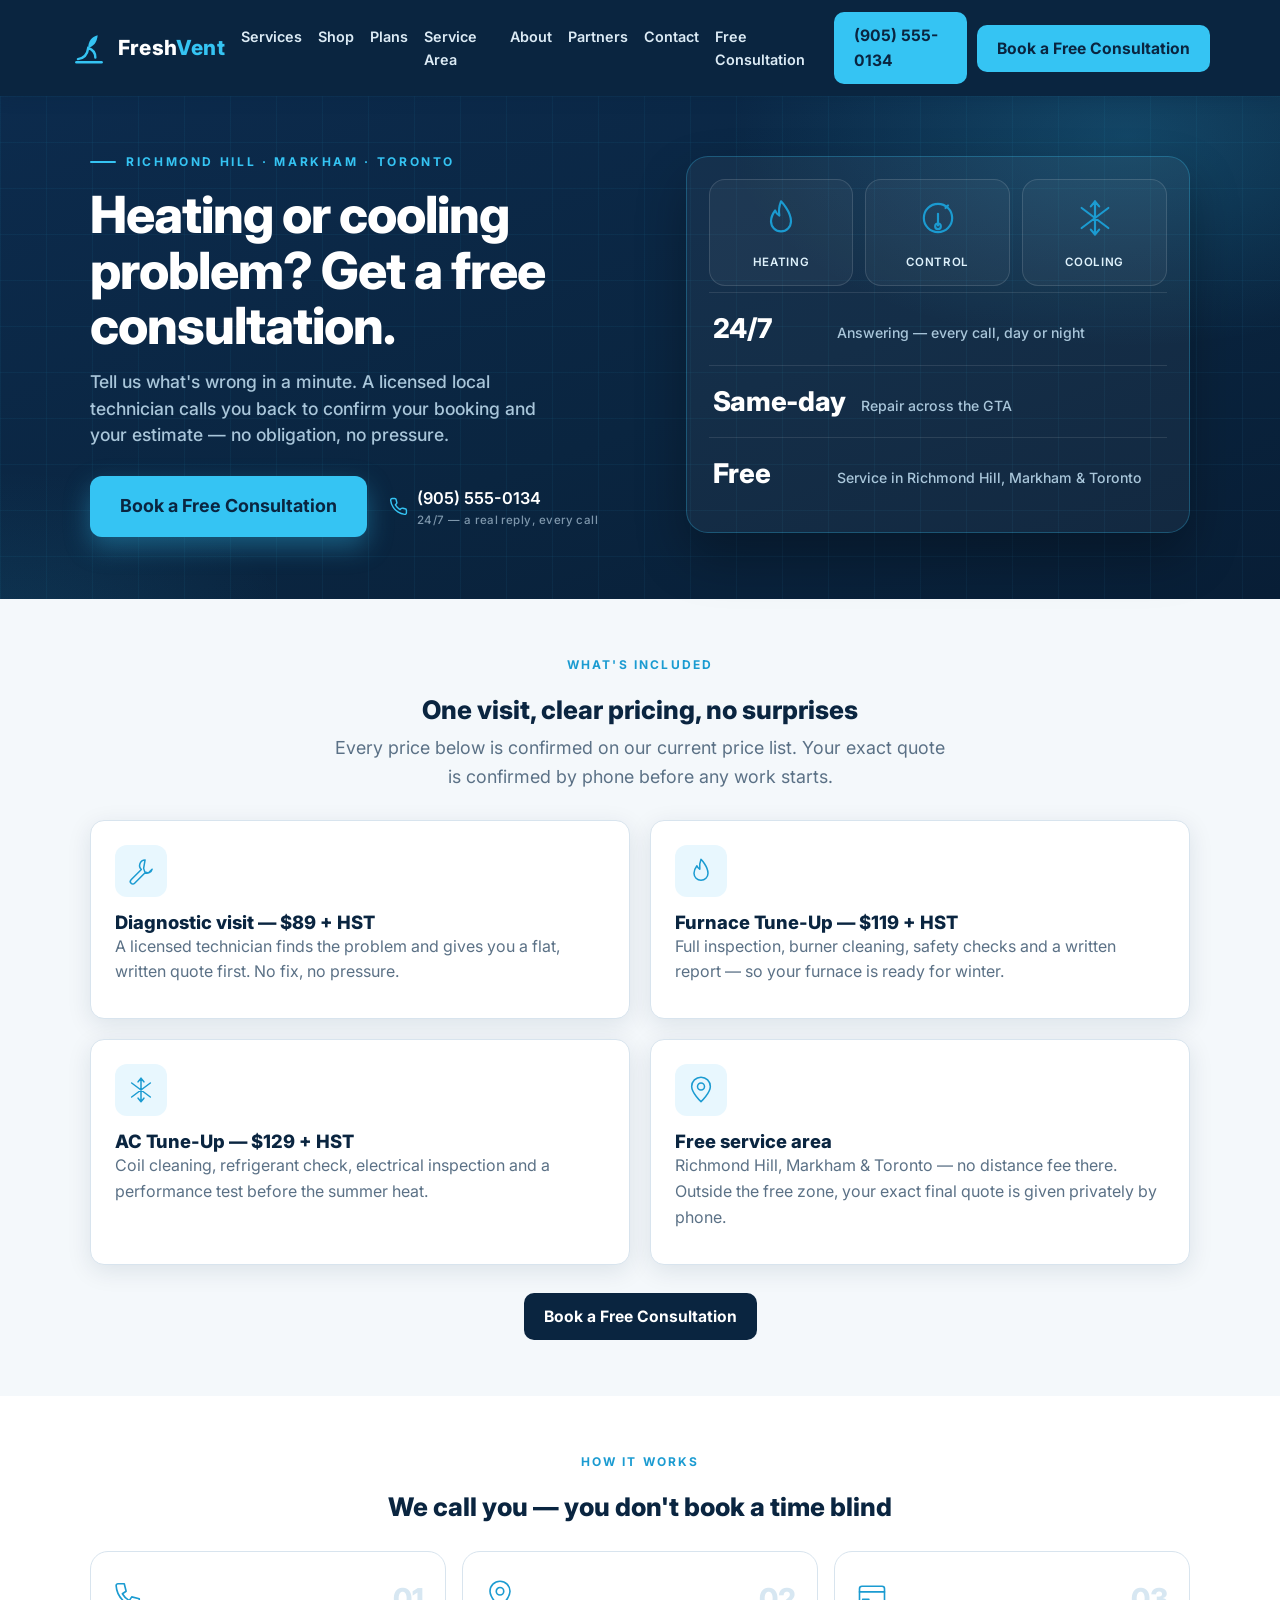
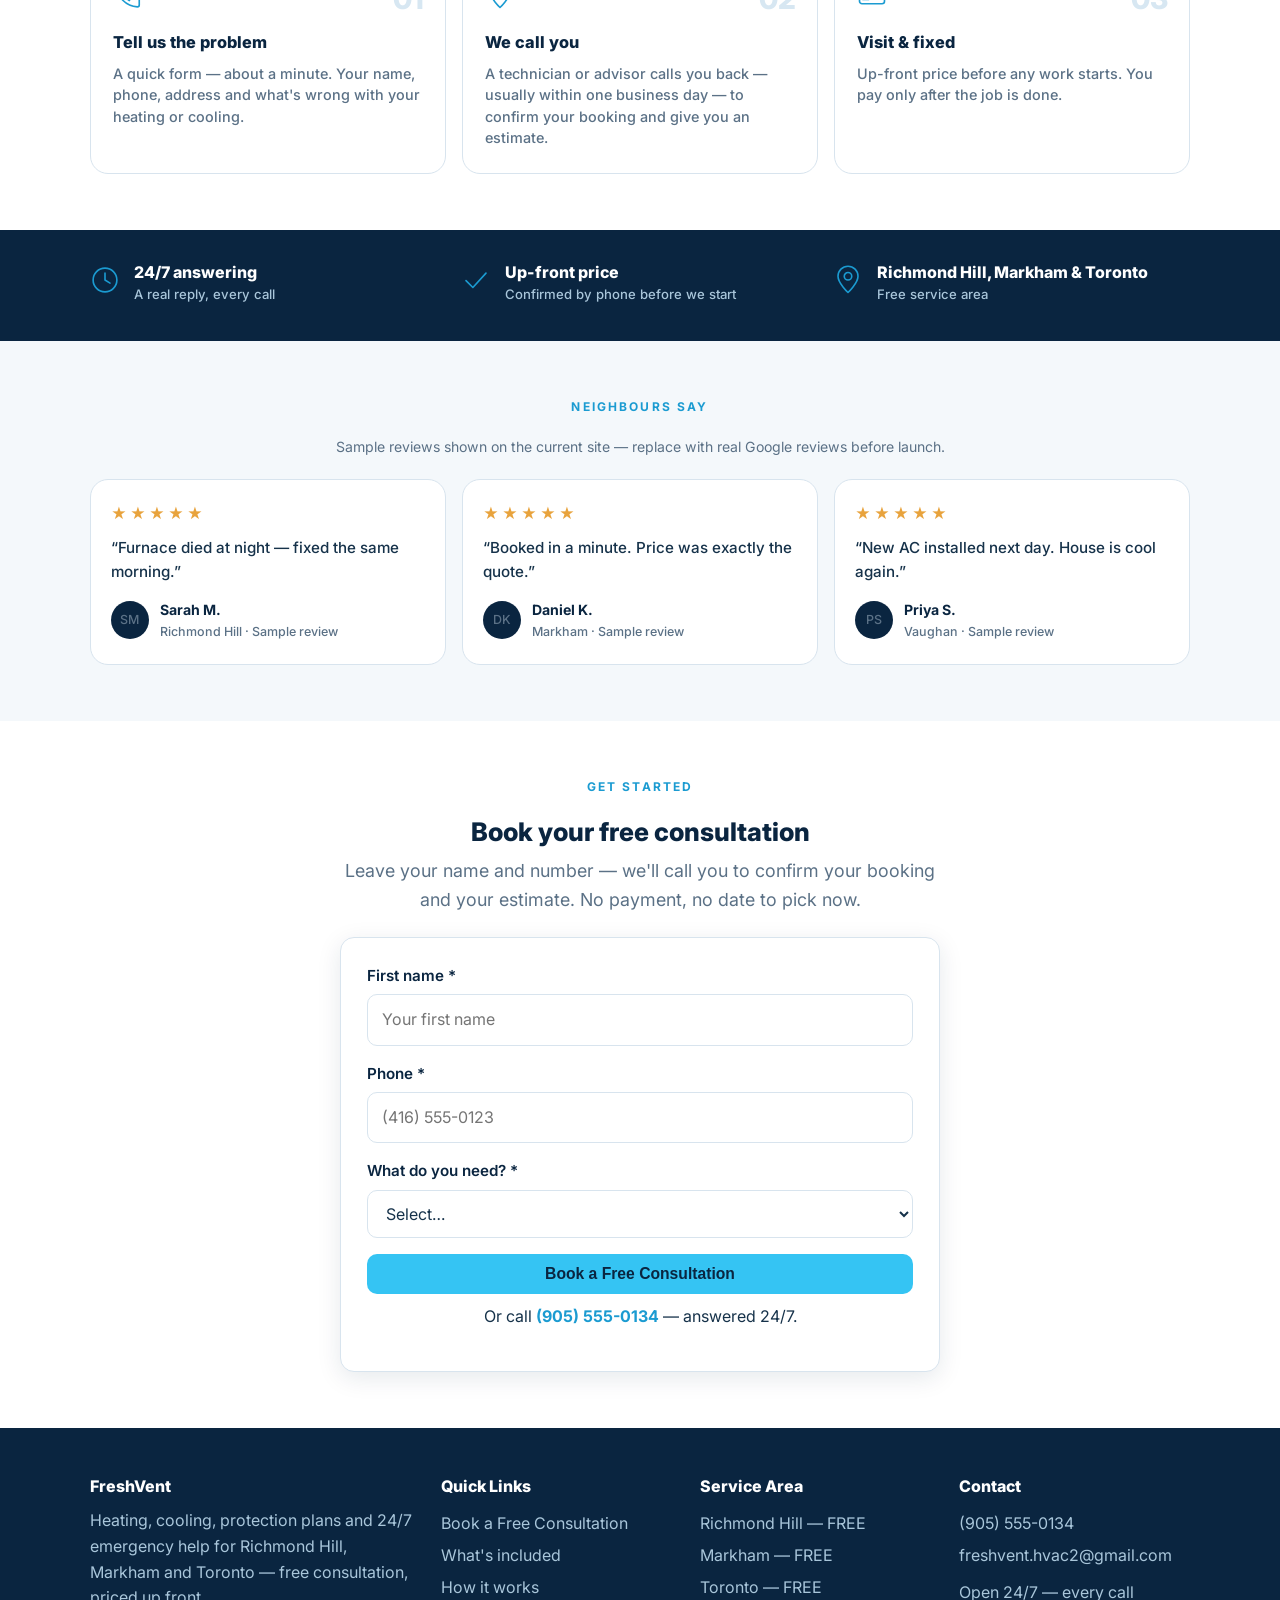
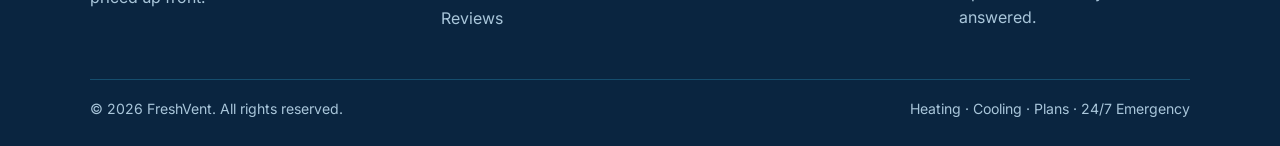
==== commit 86bfa53d: "Reliance-style homepage and lead-first booking form" ====
--- a/index.html
+++ b/index.html
@@ -3,8 +3,8 @@
 <head>
 <meta charset="UTF-8">
 <meta name="viewport" content="width=device-width, initial-scale=1.0">
-<title>FreshVent — Heating & Cooling Repair | Richmond Hill, Markham & Toronto</title>
-<meta name="description" content="FreshVent: book a heating or cooling repair in a minute. Licensed local technicians, up-front pricing, protection plans, 24/7 answering in Richmond Hill, Markham and Toronto.">
+<title>FreshVent — Free Heating &amp; Cooling Consultation | Richmond Hill, Markham &amp; Toronto</title>
+<meta name="description" content="FreshVent: free, no-obligation heating and cooling consultation in Richmond Hill, Markham and Toronto. Licensed local technicians, 24/7 answering. Tell us the problem — we call you to confirm your booking and estimate.">
 <link rel="preconnect" href="https://fonts.googleapis.com">
 <link rel="preconnect" href="https://fonts.gstatic.com" crossorigin>
 <link href="https://fonts.googleapis.com/css2?family=Inter:wght@400;500;600;700;800&display=swap" rel="stylesheet">
@@ -18,25 +18,26 @@
 </script>
 </head>
 <body>
+<!-- PREVIEW ONLY — Reliance-style homepage for review. Not pushed to GitHub, not live. -->
 <header class="site-header"><div class="container header-inner">
 <a class="logo" href="index.html"><svg class="logo-mark" viewBox="0 0 48 48" fill="none" stroke="#35C4F3" stroke-width="3" stroke-linecap="round" aria-hidden="true"><path d="M10 38c8-1 12-6 13-14 6 2 9 7 9 12"/><path d="M23 24c0-8 4-14 12-16-1 9-5 14-12 16z" fill="#35C4F3" stroke="none"/><path d="M8 42h32"/></svg><span>Fresh<em>Vent</em></span></a>
-<nav class="main-nav" aria-label="Main"><a href="services.html">Services</a><a href="shop.html">Shop</a><a href="plans.html">Plans</a><a href="service-area.html">Service Area</a><a href="about.html">About</a><a href="partners.html">Partners</a><a href="contact.html">Contact</a></nav>
+<nav class="main-nav" aria-label="Main"><a href="services.html">Services</a><a href="shop.html">Shop</a><a href="plans.html">Plans</a><a href="service-area.html">Service Area</a><a href="about.html">About</a><a href="partners.html">Partners</a><a href="contact.html">Contact</a><a href="book.html" class="nav-cta">Free Consultation</a></nav>
 <div class="header-actions">
 <a class="btn phone-cta" href="tel:+19055550134">(905) 555-0134</a>
-<a class="btn book-cta" href="book.html">Book a Repair</a>
-<a class="cart-link" href="cart.html" aria-label="Cart"><svg width="22" height="22" viewBox="0 0 48 48" fill="none" stroke="#fff" stroke-width="3" stroke-linecap="round" stroke-linejoin="round"><circle cx="17" cy="41" r="3.4"/><circle cx="37" cy="41" r="3.4"/><path d="M4 5h6l4 26h26l4-19H12"/></svg><span class="cart-count" style="display:none">0</span></a>
+<a class="btn book-cta" href="book.html">Book a Free Consultation</a>
 <button class="nav-toggle" aria-label="Menu" aria-expanded="false">☰</button>
 </div></div>
-<nav class="mobile-nav" aria-label="Mobile"><a href="index.html">Home</a><a href="book.html">Book a Repair</a><a href="services.html">Services</a><a href="shop.html">Shop</a><a href="plans.html">Protection Plans</a><a href="service-area.html">Service Area</a><a href="financing.html">Financing</a><a href="about.html">About</a><a href="partners.html">Partners</a><a href="contact.html">Contact</a><a href="cart.html">Cart</a><a href="dashboard.html">Technician Dashboard</a></nav></header>
+<nav class="mobile-nav" aria-label="Mobile"><a href="index.html">Home</a><a href="book.html">Book a Free Consultation</a><a href="services.html">Services</a><a href="shop.html">Shop</a><a href="plans.html">Protection Plans</a><a href="service-area.html">Service Area</a><a href="financing.html">Financing</a><a href="about.html">About</a><a href="partners.html">Partners</a><a href="contact.html">Contact</a><a href="cart.html">Cart</a><a href="dashboard.html">Technician Dashboard</a></nav></header>
 <main>
 
+<!-- HERO — one offer, one CTA -->
 <section class="v3hero"><div class="container v3hero-grid">
 <div>
-<div class="eyebrow-line">Richmond Hill · Markham · GTA</div>
-<h1>Heating or cooling problem?</h1>
-<p class="sub">We answer every call, day or night.</p>
+<div class="eyebrow-line">Richmond Hill · Markham · Toronto</div>
+<h1>Heating or cooling problem? Get a free consultation.</h1>
+<p class="sub">Tell us what's wrong in a minute. A licensed local technician calls you back to confirm your booking and your estimate — no obligation, no pressure.</p>
 <div class="cta-row">
-<a class="cta-big" href="book.html"><svg viewBox="0 0 24 24" fill="none" stroke="currentColor" stroke-width="1.8" stroke-linecap="round" stroke-linejoin="round"><path d="M14.7 6.3a1 1 0 0 0 0 1.4l1.6 1.6a1 1 0 0 0 1.4 0l3.77-3.77a6 6 0 0 1-7.94 7.94l-6.91 6.91a2.12 2.12 0 0 1-3-3l6.91-6.91a6 6 0 0 1 7.94-7.94l-3.76 3.76z"/></svg>Book a Repair</a>
+<a class="cta-big" href="book.html">Book a Free Consultation</a>
 <a class="cta-phone" href="tel:+19055550134"><svg viewBox="0 0 24 24" fill="none" stroke="#35C4F3" stroke-width="1.8" stroke-linecap="round" stroke-linejoin="round"><path d="M22 16.92v3a2 2 0 0 1-2.18 2 19.79 19.79 0 0 1-8.63-3.07 19.5 19.5 0 0 1-6-6A19.79 19.79 0 0 1 2.12 4.18 2 2 0 0 1 4.11 2h3a2 2 0 0 1 2 1.72c.13.96.36 1.9.7 2.81a2 2 0 0 1-.45 2.11L8.09 9.91a16 16 0 0 0 6 6l1.27-1.27a2 2 0 0 1 2.11-.45c.91.34 1.85.57 2.81.7A2 2 0 0 1 22 16.92z"/></svg><span>(905) 555-0134<small>24/7 — a real reply, every call</small></span></a>
 </div>
 </div>
@@ -49,66 +50,77 @@
 <div class="hp-stats">
 <div class="stat"><b>24/7</b><span>Answering — every call, day or night</span></div>
 <div class="stat"><b>Same-day</b><span>Repair across the GTA</span></div>
-<div class="stat"><b>4.9<i>★</i></b><span>Rated by local homeowners</span></div>
+<div class="stat"><b>Free</b><span>Service in Richmond Hill, Markham &amp; Toronto</span></div>
 </div>
 </div>
 </div></section>
 
-<section class="section" style="padding-top:38px"><div class="container">
-<div class="door-grid">
-<a class="door-card" href="book.html"><span class="ring"><span data-icon="wrench"></span></span><h3>Repair</h3><p>Furnace &amp; AC repair, same day</p></a>
-<a class="door-card" href="shop.html"><span class="ring"><span data-icon="part"></span></span><h3>Shop parts</h3><p>Filters, thermostats &amp; more</p></a>
-<a class="door-card" href="plans.html"><span class="ring"><span data-icon="shield"></span></span><h3>Protection plans</h3><p>Cover your appliances, from $19.99/mo</p></a>
-<a class="door-card" href="partners.html"><span class="ring"><span data-icon="hardhat"></span></span><h3>Join as a technician</h3><p>Steady jobs, fast payment</p></a>
+<!-- WHAT'S IN THIS DEAL — 4 benefit cards (verified prices only, +13% HST) -->
+<section class="section" id="deal"><div class="container">
+<div class="slabel">What's included</div>
+<h2 class="center" style="margin-bottom:8px">One visit, clear pricing, no surprises</h2>
+<p class="lead center" style="max-width:620px;margin:0 auto 28px">Every price below is confirmed on our current price list. Your exact quote is confirmed by phone before any work starts.</p>
+<div class="grid cols-2" style="grid-template-columns:repeat(2,1fr)">
+<div class="card"><div class="icon" data-icon="wrench"></div><h3>Diagnostic visit — $89 + HST</h3><p>A licensed technician finds the problem and gives you a flat, written quote first. No fix, no pressure.</p></div>
+<div class="card"><div class="icon" data-icon="flame"></div><h3>Furnace Tune-Up — $119 + HST</h3><p>Full inspection, burner cleaning, safety checks and a written report — so your furnace is ready for winter.</p></div>
+<div class="card"><div class="icon" data-icon="snow"></div><h3>AC Tune-Up — $129 + HST</h3><p>Coil cleaning, refrigerant check, electrical inspection and a performance test before the summer heat.</p></div>
+<div class="card"><div class="icon" data-icon="pin"></div><h3>Free service area</h3><p>Richmond Hill, Markham &amp; Toronto — no distance fee there. Outside the free zone, your exact final quote is given privately by phone.</p></div>
+</div>
+<div class="center" style="margin-top:28px"><a class="btn dark" href="book.html">Book a Free Consultation</a></div>
+</div></section>
+
+<!-- HOW IT WORKS — 3 steps, call-first model -->
+<section class="section alt" id="how"><div class="container">
+<div class="slabel">How it works</div>
+<h2 class="center" style="margin-bottom:28px">We call you — you don't book a time blind</h2>
+<div class="how-grid">
+<div class="how-step"><div class="how-top"><span class="hicon" data-icon="phone"></span><span class="num">01</span></div><h3>Tell us the problem</h3><p>A quick form — about a minute. Your name, phone, address and what's wrong with your heating or cooling.</p></div>
+<div class="how-step"><div class="how-top"><span class="hicon" data-icon="pin"></span><span class="num">02</span></div><h3>We call you</h3><p>A technician or advisor calls you back — usually within one business day — to confirm your booking and give you an estimate.</p></div>
+<div class="how-step"><div class="how-top"><span class="hicon" data-icon="card"></span><span class="num">03</span></div><h3>Visit &amp; fixed</h3><p>Up-front price before any work starts. You pay only after the job is done.</p></div>
 </div>
 </div></section>
 
-<section class="section" style="padding-top:6px"><div class="container">
-<div class="slabel">How it works</div>
-<div class="how-grid">
-<div class="how-step"><div class="how-top"><span class="hicon" data-icon="phone"></span><span class="num">01</span></div><h3>Tell us the problem</h3><p>Book online in a minute, or call — we answer around the clock.</p></div>
-<div class="how-step"><div class="how-top"><span class="hicon" data-icon="pin"></span><span class="num">02</span></div><h3>We send a technician</h3><p>A licensed technician near you arrives the same day, parts on board.</p></div>
-<div class="how-step"><div class="how-top"><span class="hicon" data-icon="card"></span><span class="num">03</span></div><h3>Fixed — pay after</h3><p>Up-front price before we start. You pay only when the work is done.</p></div>
+<!-- TRUST — verified facts only, no invented badges or certifications -->
+<section class="trust-strip"><div class="container">
+<div class="trust-grid">
+<div class="trust-item"><span class="ticon" data-icon="clock"></span><span><h4>24/7 answering</h4><p>A real reply, every call</p></span></div>
+<div class="trust-item"><span class="ticon" data-icon="check"></span><span><h4>Up-front price</h4><p>Confirmed by phone before we start</p></span></div>
+<div class="trust-item"><span class="ticon" data-icon="pin"></span><span><h4>Richmond Hill, Markham &amp; Toronto</h4><p>Free service area</p></span></div>
 </div>
 </div></section>
 
-<section class="trust-strip"><div class="container">
-<div class="trust-grid">
-<div class="trust-item"><span class="ticon" data-icon="clock"></span><span><h4>24/7 answering</h4><p>A real reply, every call</p></span></div>
-<div class="trust-item"><span class="ticon" data-icon="check"></span><span><h4>Upfront price</h4><p>Known before we start</p></span></div>
-<div class="trust-item"><span class="ticon" data-icon="pin"></span><span><h4>Richmond Hill, Markham &amp; Toronto</h4><p>No distance fee</p></span></div>
+<!-- REVIEWS — sample reviews from the current live site, labelled as samples -->
+<section class="section" style="background:#F4F8FB" id="reviews"><div class="container">
+<div class="slabel">Neighbours say</div>
+<p class="center" style="color:var(--muted);font-size:.88rem;margin-bottom:20px">Sample reviews shown on the current site — replace with real Google reviews before launch.</p>
+<div class="rev-grid">
+<div class="rev"><div class="stars">★★★★★</div><p>“Furnace died at night — fixed the same morning.”</p><div class="who"><span class="avatar">SM</span><span><h5>Sarah M.</h5><span>Richmond Hill · Sample review</span></span></div></div>
+<div class="rev"><div class="stars">★★★★★</div><p>“Booked in a minute. Price was exactly the quote.”</p><div class="who"><span class="avatar">DK</span><span><h5>Daniel K.</h5><span>Markham · Sample review</span></span></div></div>
+<div class="rev"><div class="stars">★★★★★</div><p>“New AC installed next day. House is cool again.”</p><div class="who"><span class="avatar">PS</span><span><h5>Priya S.</h5><span>Vaughan · Sample review</span></span></div></div>
 </div>
 </div></section>
 
-<section class="section" style="background:#F4F8FB"><div class="container">
-<div class="slabel">Neighbours say</div>
-<div class="rev-grid">
-<div class="rev"><div class="stars">★★★★★</div><p>“Furnace died at night — fixed the same morning.”</p><div class="who"><span class="avatar">SM</span><span><h5>Sarah M.</h5><span>Richmond Hill</span></span></div></div>
-<div class="rev"><div class="stars">★★★★★</div><p>“Booked in a minute. Price was exactly the quote.”</p><div class="who"><span class="avatar">DK</span><span><h5>Daniel K.</h5><span>Markham</span></span></div></div>
-<div class="rev"><div class="stars">★★★★★</div><p>“New AC installed next day. House is cool again.”</p><div class="who"><span class="avatar">PS</span><span><h5>Priya S.</h5><span>Vaughan</span></span></div></div>
-</div>
-</div></section>
-
+<!-- FINAL CTA + short lead form (name, phone, service → continues to the full form) -->
 <section class="section alt"><div class="container center" style="max-width:640px">
-<div class="slabel">Service area</div>
-<h2>Check your postal code</h2>
-<p class="lead">Free in Richmond Hill, Markham &amp; Toronto. Outside, one simple $17/hr distance fee — shown before you pay.</p>
-<form data-zone-form="home" style="margin-top:20px">
-<div style="display:flex;gap:10px;flex-wrap:wrap;justify-content:center">
-<input type="text" data-zone-input placeholder="e.g. L4C 1A1" aria-label="Postal code" style="flex:1 1 200px;text-transform:uppercase;text-align:center;font-weight:600;letter-spacing:.06em">
-<button class="btn dark" type="submit">Check</button>
-</div>
+<div class="slabel">Get started</div>
+<h2>Book your free consultation</h2>
+<p class="lead">Leave your name and number — we'll call you to confirm your booking and your estimate. No payment, no date to pick now.</p>
+<form id="quickLead" class="form-card" style="text-align:left;margin-top:22px" novalidate>
+<div class="field"><label for="qName">First name *</label><input type="text" id="qName" autocomplete="given-name" placeholder="Your first name"><span class="error">Please enter your first name.</span></div>
+<div class="field"><label for="qPhone">Phone *</label><input type="tel" id="qPhone" autocomplete="tel" placeholder="(416) 555-0123"><span class="error">Please enter a valid phone number.</span></div>
+<div class="field"><label for="qService">What do you need? *</label><select id="qService"><option value="">Select…</option><option>Furnace repair</option><option>AC repair</option><option>New system quote</option><option>Tune-up</option><option>Other</option></select><span class="error">Please pick a service.</span></div>
+<button class="btn block" type="submit">Book a Free Consultation</button>
+<p class="hint center" style="margin-top:10px">Or call <a href="tel:+19055550134"><b>(905) 555-0134</b></a> — answered 24/7.</p>
 </form>
-<div class="zone-result" data-zone-result style="text-align:left"></div>
 </div></section>
 
 </main>
 <footer class="site-footer"><div class="container">
 <div class="footer-grid">
-<div><h4>FreshVent</h4><p>Heating, cooling, protection plans and 24/7 emergency help for Richmond Hill, Markham and Toronto — booked in a minute, priced up front.</p></div>
-<div><h4>Quick Links</h4><a href="book.html">Book a Repair</a><a href="services.html">Services</a><a href="shop.html">Shop Parts</a><a href="plans.html">Protection Plans</a><a href="financing.html">Financing</a><a href="faq.html">FAQ</a></div>
-<div><h4>Service Area</h4><a href="service-area.html">Richmond Hill — FREE</a><a href="service-area.html">Markham — FREE</a><a href="service-area.html">Toronto — FREE</a><a href="service-area.html">Check your postal code</a></div>
-<div><h4>Contact</h4><a href="tel:+19055550134">(905) 555-0134</a><a href="mailto:freshvent.hvac2@gmail.com">freshvent.hvac2@gmail.com</a><a href="partners.html">Partners — Join Our Team</a><a href="dashboard.html">Technician Dashboard</a><p style="margin-top:8px">Open 24/7 — every call answered.</p></div>
+<div><h4>FreshVent</h4><p>Heating, cooling, protection plans and 24/7 emergency help for Richmond Hill, Markham and Toronto — free consultation, priced up front.</p></div>
+<div><h4>Quick Links</h4><a href="book.html">Book a Free Consultation</a><a href="#deal">What's included</a><a href="#how">How it works</a><a href="#reviews">Reviews</a></div>
+<div><h4>Service Area</h4><a href="book.html">Richmond Hill — FREE</a><a href="book.html">Markham — FREE</a><a href="book.html">Toronto — FREE</a></div>
+<div><h4>Contact</h4><a href="tel:+19055550134">(905) 555-0134</a><a href="mailto:freshvent.hvac2@gmail.com">freshvent.hvac2@gmail.com</a><p style="margin-top:8px">Open 24/7 — every call answered.</p></div>
 </div>
 <div class="footer-bottom"><span>© <span class="js-year">2026</span> FreshVent. All rights reserved.</span><span>Heating · Cooling · Plans · 24/7 Emergency</span></div>
 </div></footer>
@@ -116,6 +128,32 @@
 <script src="assets/js/products.js"></script>
 <script src="assets/js/cart.js"></script>
 <script src="assets/js/main.js"></script>
+<script>
+/* Short homepage lead form: validates name/phone/service, saves a draft to
+   localStorage and continues to the full lead form (book.html). */
+(function () {
+  var form = document.getElementById('quickLead');
+  if (!form) return;
+  form.addEventListener('submit', function (e) {
+    e.preventDefault();
+    var ok = true;
+    var name = document.getElementById('qName');
+    var phone = document.getElementById('qPhone');
+    var service = document.getElementById('qService');
+    function bad(el, bad) { el.closest('.field').classList.toggle('invalid', bad); if (bad) ok = false; }
+    bad(name, !name.value.trim());
+    bad(phone, !/^[+()\-.\s\d]{10,}$/.test(phone.value.trim()));
+    bad(service, !service.value);
+    if (!ok) return;
+    try {
+      localStorage.setItem('freshvent_lead_draft', JSON.stringify({
+        firstName: name.value.trim(), phone: phone.value.trim(), service: service.value
+      }));
+    } catch (err) {}
+    window.location.href = 'book.html';
+  });
+})();
+</script>
 
 </body>
 </html>
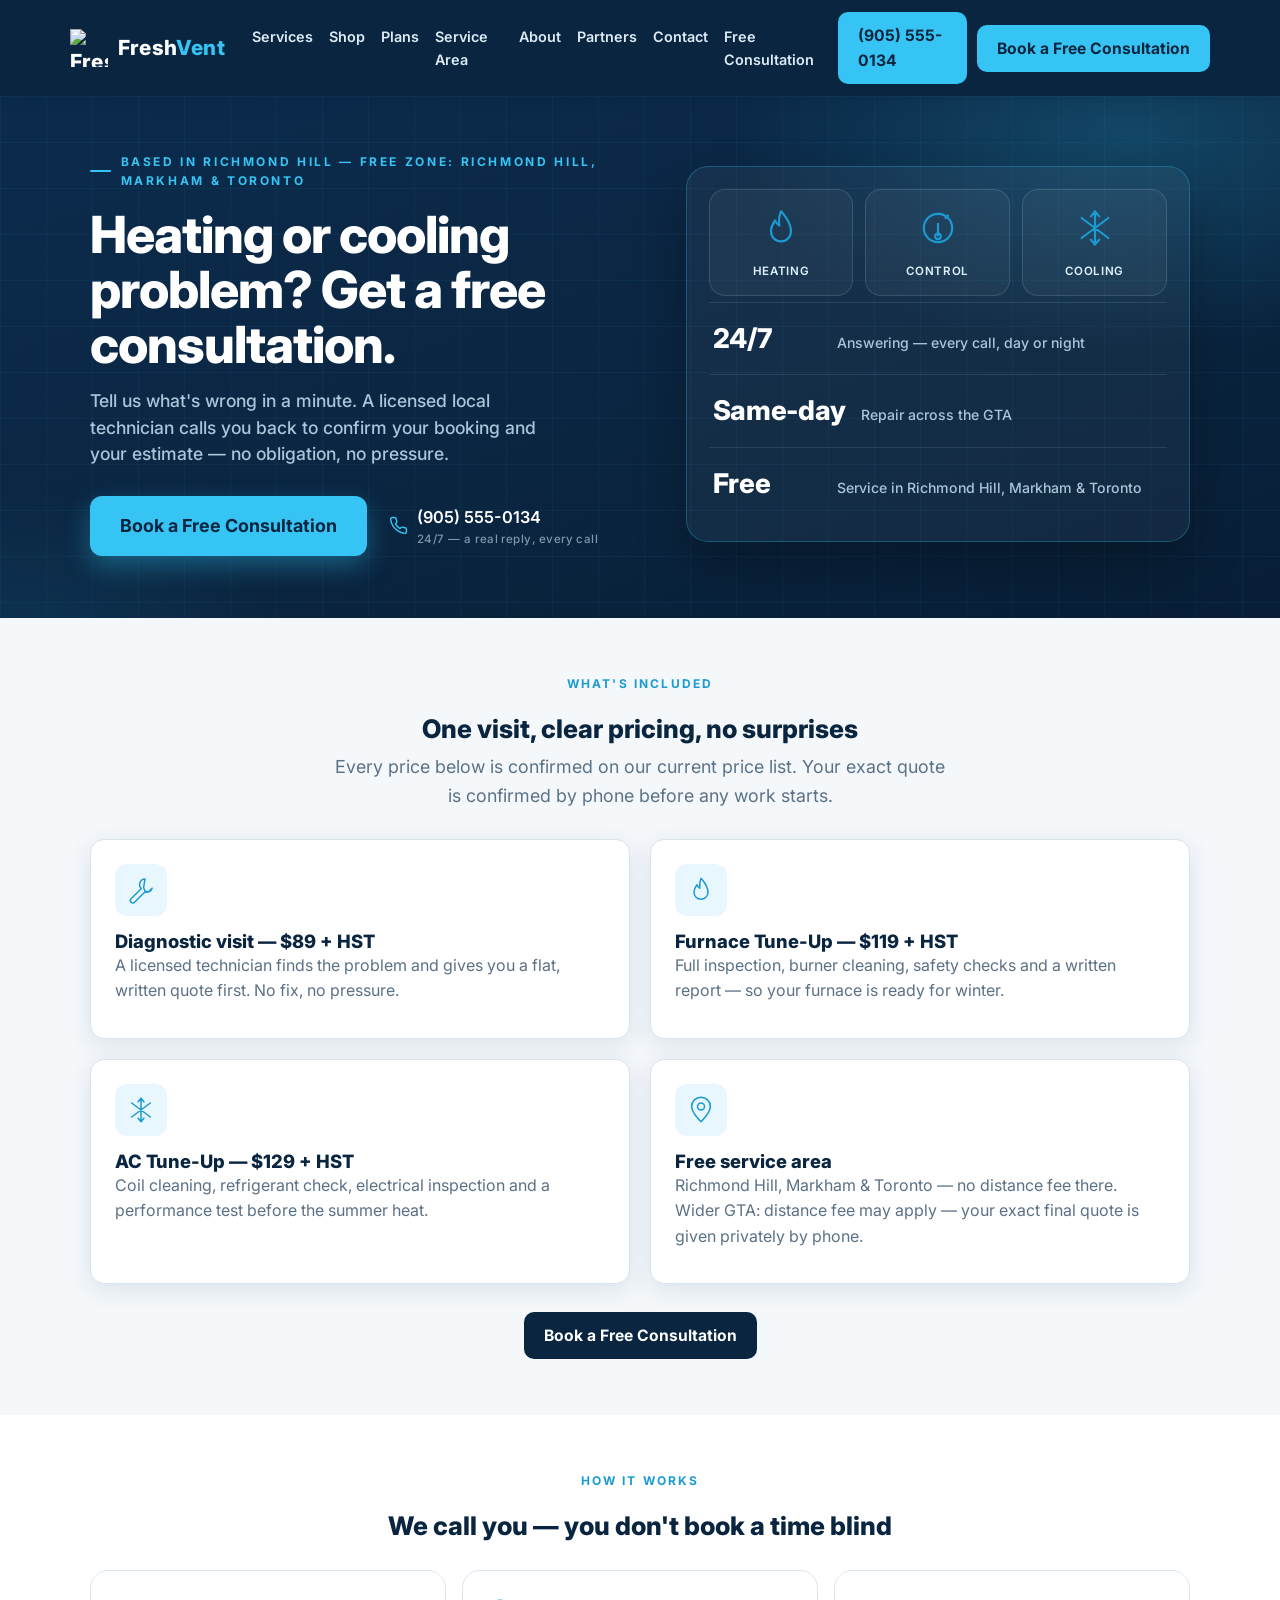
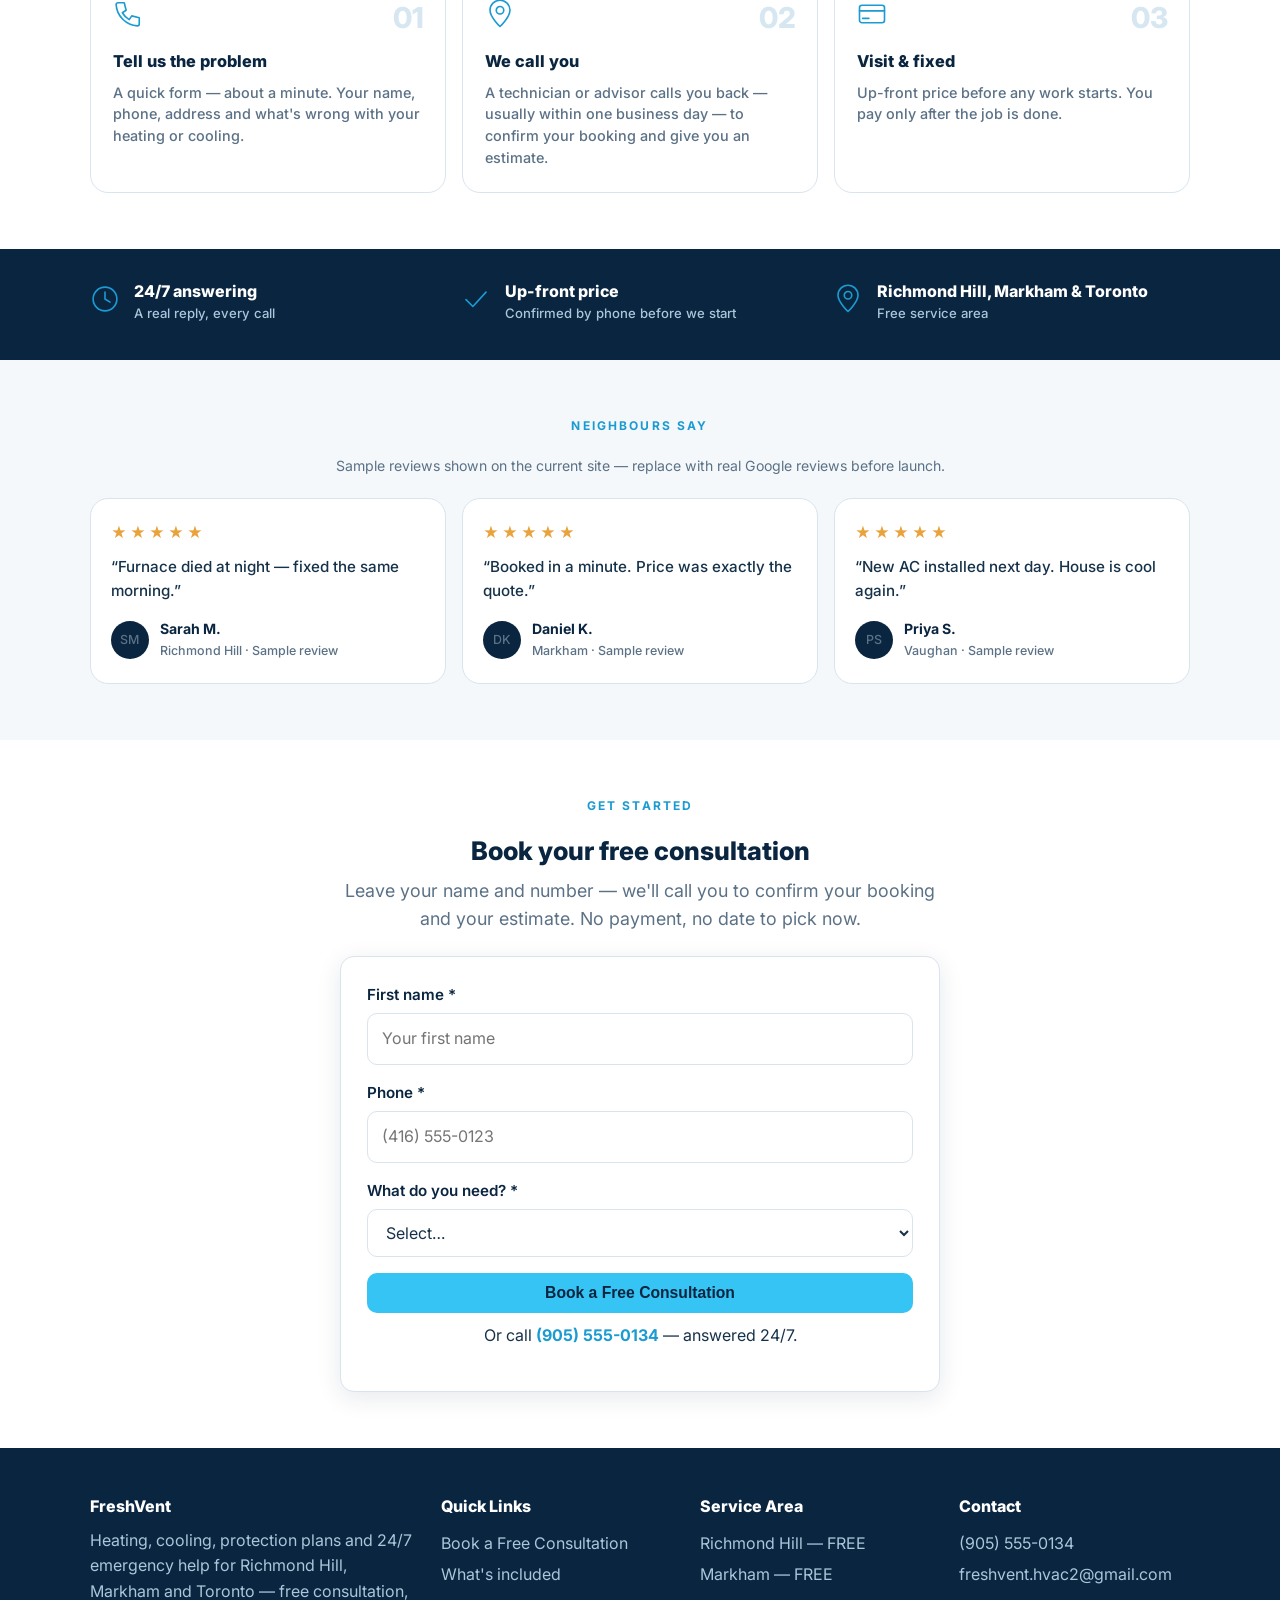
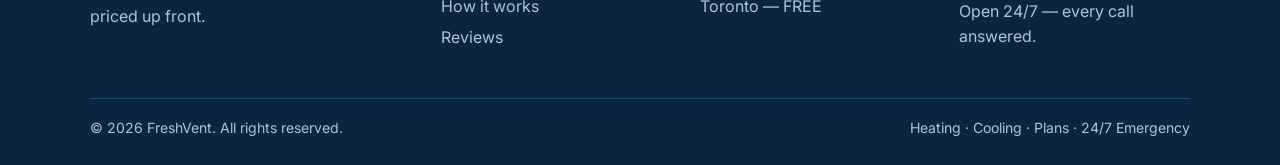
==== commit c1adbded: "Use real FreshVent logo site-wide; Richmond Hill service-area wording" ====
--- a/index.html
+++ b/index.html
@@ -3,6 +3,7 @@
 <head>
 <meta charset="UTF-8">
 <meta name="viewport" content="width=device-width, initial-scale=1.0">
+<link rel="icon" type="image/png" href="assets/img/freshvent-emblem.png">
 <title>FreshVent — Free Heating &amp; Cooling Consultation | Richmond Hill, Markham &amp; Toronto</title>
 <meta name="description" content="FreshVent: free, no-obligation heating and cooling consultation in Richmond Hill, Markham and Toronto. Licensed local technicians, 24/7 answering. Tell us the problem — we call you to confirm your booking and estimate.">
 <link rel="preconnect" href="https://fonts.googleapis.com">
@@ -18,9 +19,8 @@
 </script>
 </head>
 <body>
-<!-- PREVIEW ONLY — Reliance-style homepage for review. Not pushed to GitHub, not live. -->
 <header class="site-header"><div class="container header-inner">
-<a class="logo" href="index.html"><svg class="logo-mark" viewBox="0 0 48 48" fill="none" stroke="#35C4F3" stroke-width="3" stroke-linecap="round" aria-hidden="true"><path d="M10 38c8-1 12-6 13-14 6 2 9 7 9 12"/><path d="M23 24c0-8 4-14 12-16-1 9-5 14-12 16z" fill="#35C4F3" stroke="none"/><path d="M8 42h32"/></svg><span>Fresh<em>Vent</em></span></a>
+<a class="logo" href="index.html"><img class="logo-mark" src="assets/img/freshvent-emblem.png" alt="FreshVent logo"><span>Fresh<em>Vent</em></span></a>
 <nav class="main-nav" aria-label="Main"><a href="services.html">Services</a><a href="shop.html">Shop</a><a href="plans.html">Plans</a><a href="service-area.html">Service Area</a><a href="about.html">About</a><a href="partners.html">Partners</a><a href="contact.html">Contact</a><a href="book.html" class="nav-cta">Free Consultation</a></nav>
 <div class="header-actions">
 <a class="btn phone-cta" href="tel:+19055550134">(905) 555-0134</a>
@@ -33,7 +33,7 @@
 <!-- HERO — one offer, one CTA -->
 <section class="v3hero"><div class="container v3hero-grid">
 <div>
-<div class="eyebrow-line">Richmond Hill · Markham · Toronto</div>
+<div class="eyebrow-line">Based in Richmond Hill — Free zone: Richmond Hill, Markham &amp; Toronto</div>
 <h1>Heating or cooling problem? Get a free consultation.</h1>
 <p class="sub">Tell us what's wrong in a minute. A licensed local technician calls you back to confirm your booking and your estimate — no obligation, no pressure.</p>
 <div class="cta-row">
@@ -64,7 +64,7 @@
 <div class="card"><div class="icon" data-icon="wrench"></div><h3>Diagnostic visit — $89 + HST</h3><p>A licensed technician finds the problem and gives you a flat, written quote first. No fix, no pressure.</p></div>
 <div class="card"><div class="icon" data-icon="flame"></div><h3>Furnace Tune-Up — $119 + HST</h3><p>Full inspection, burner cleaning, safety checks and a written report — so your furnace is ready for winter.</p></div>
 <div class="card"><div class="icon" data-icon="snow"></div><h3>AC Tune-Up — $129 + HST</h3><p>Coil cleaning, refrigerant check, electrical inspection and a performance test before the summer heat.</p></div>
-<div class="card"><div class="icon" data-icon="pin"></div><h3>Free service area</h3><p>Richmond Hill, Markham &amp; Toronto — no distance fee there. Outside the free zone, your exact final quote is given privately by phone.</p></div>
+<div class="card"><div class="icon" data-icon="pin"></div><h3>Free service area</h3><p>Richmond Hill, Markham &amp; Toronto — no distance fee there. Wider GTA: distance fee may apply — your exact final quote is given privately by phone.</p></div>
 </div>
 <div class="center" style="margin-top:28px"><a class="btn dark" href="book.html">Book a Free Consultation</a></div>
 </div></section>
